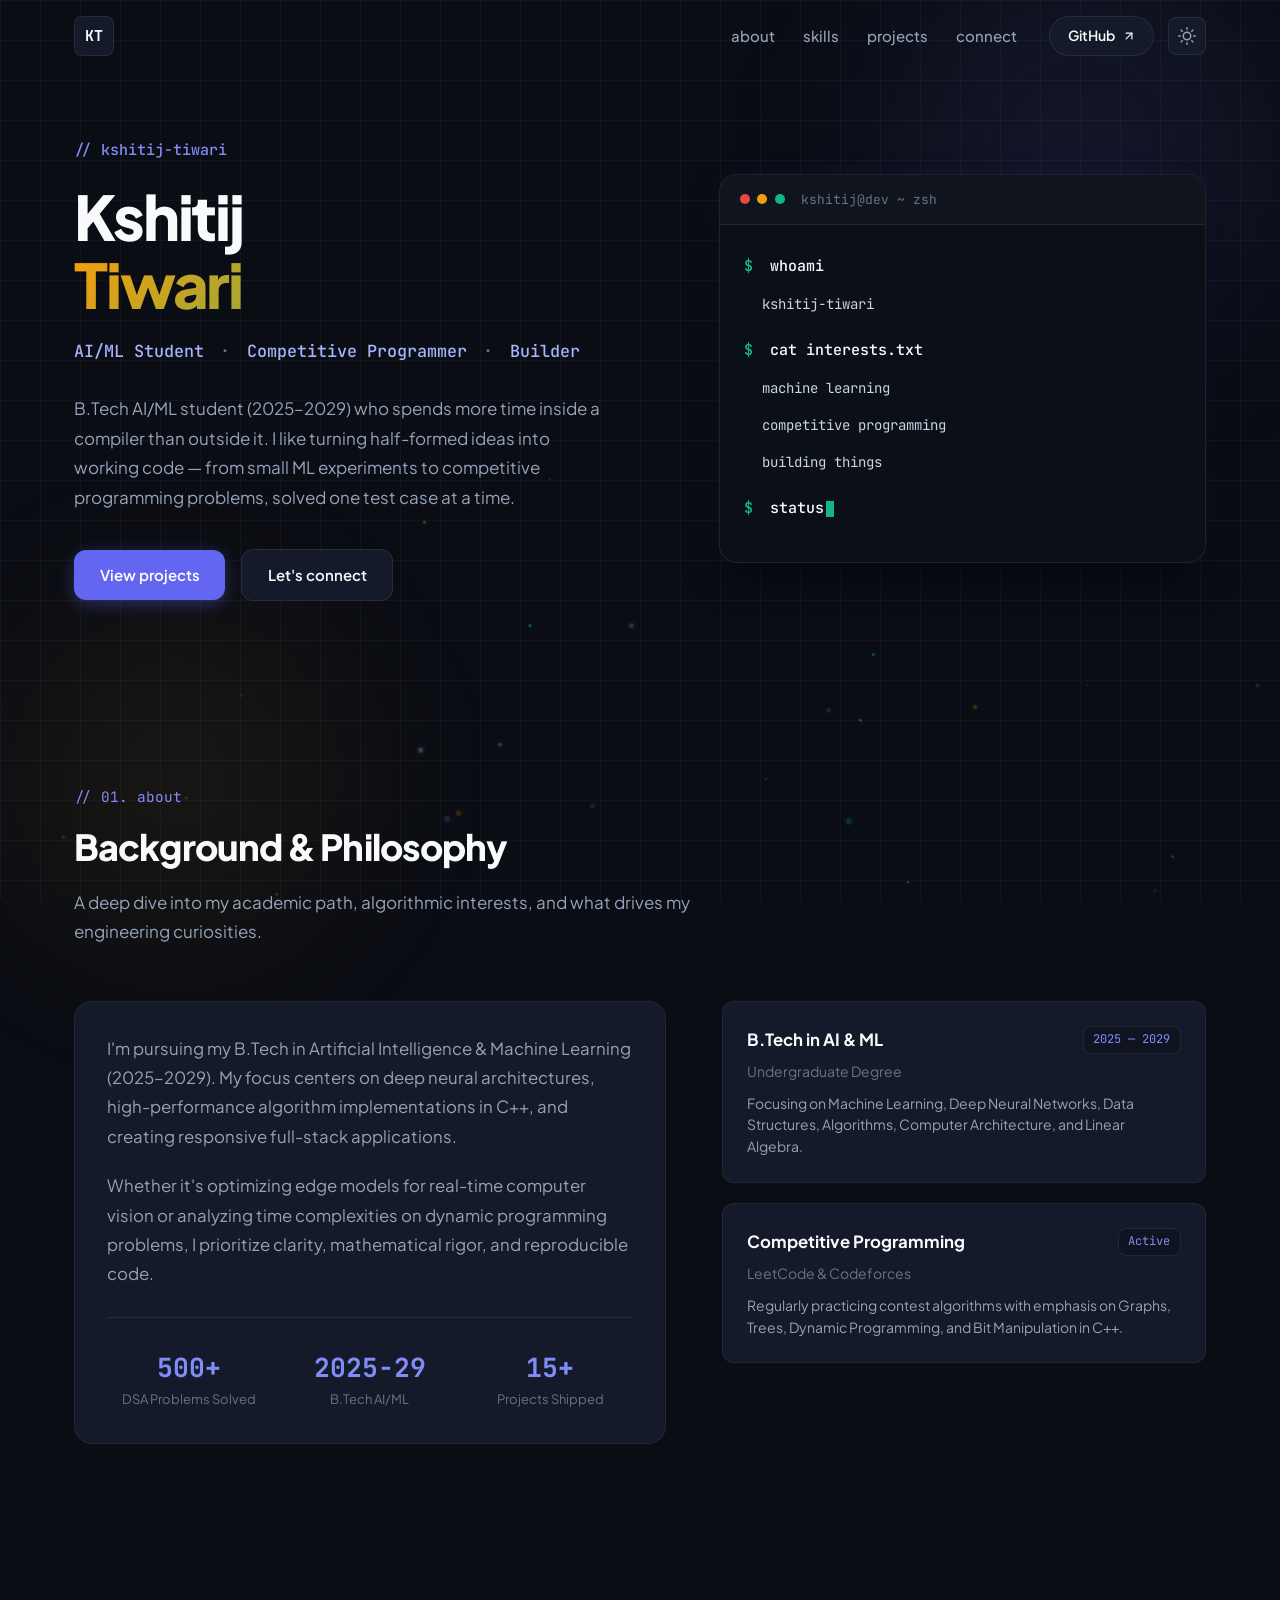
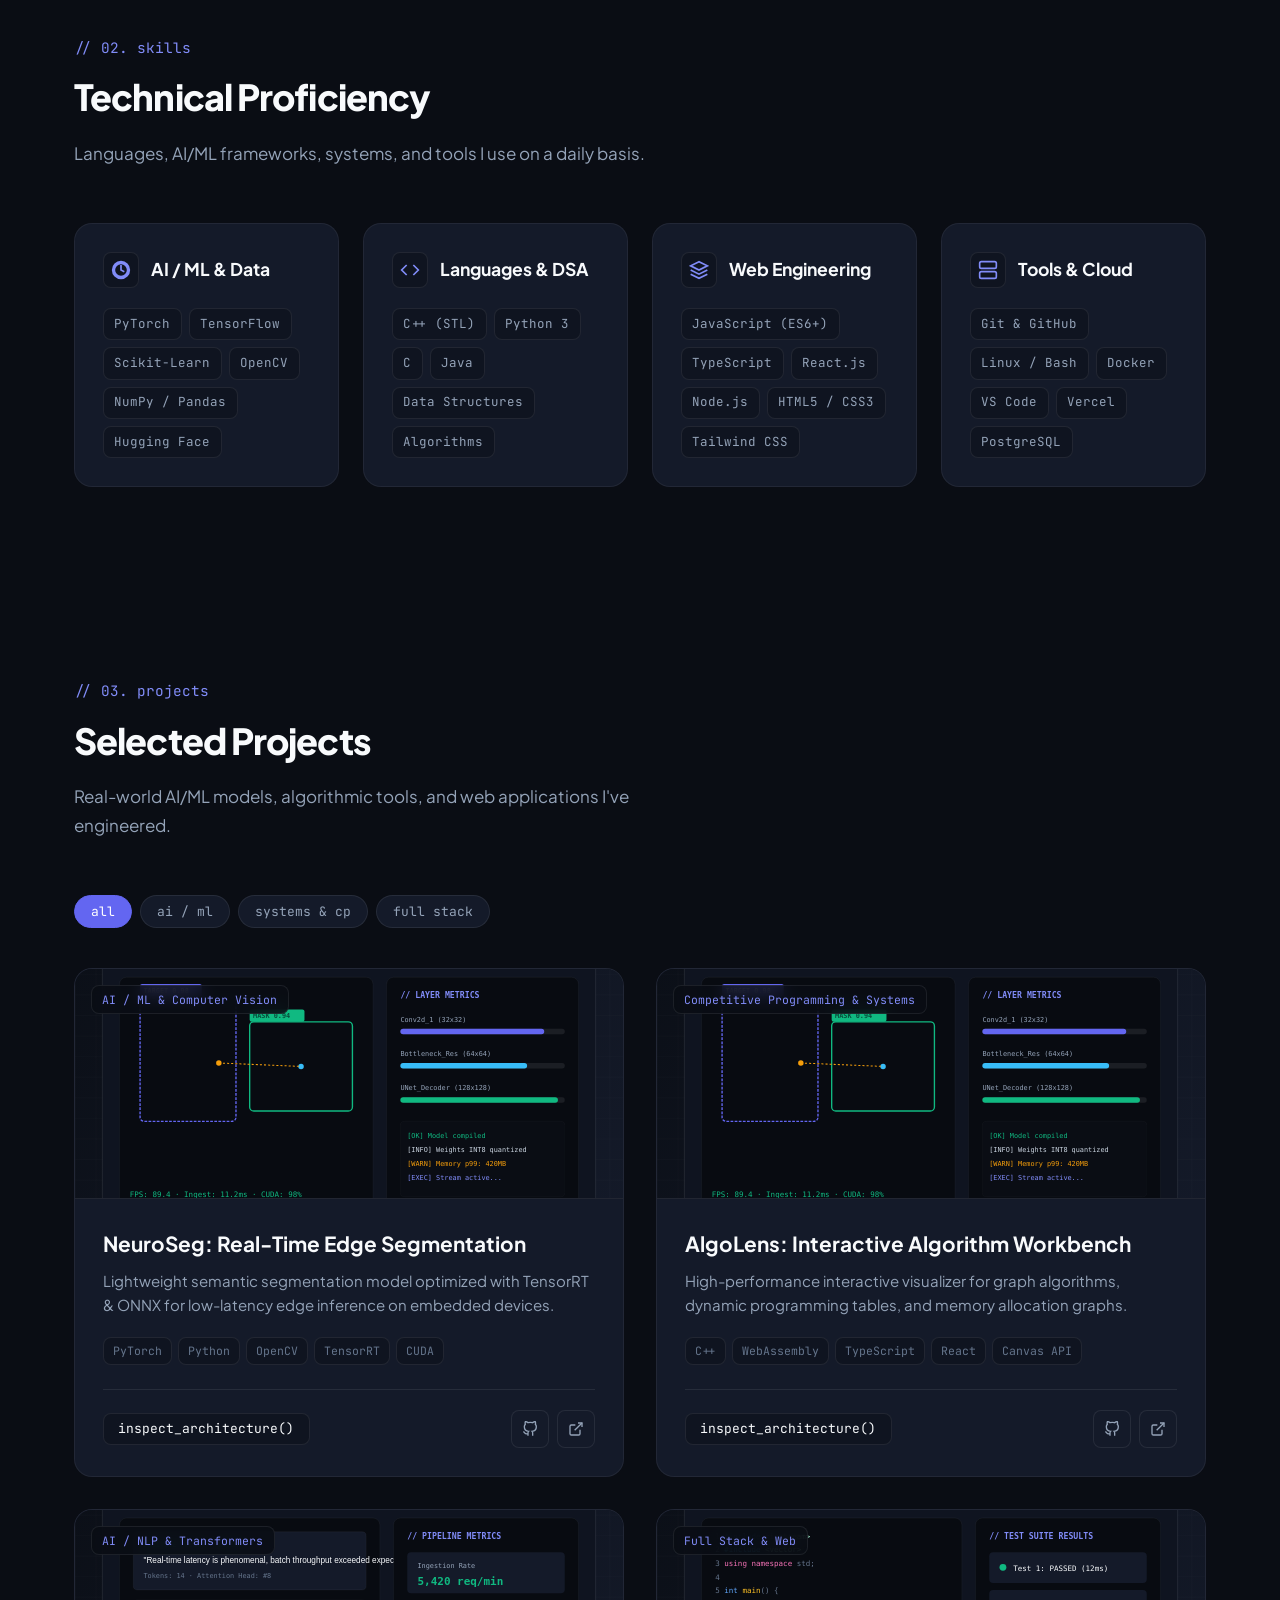
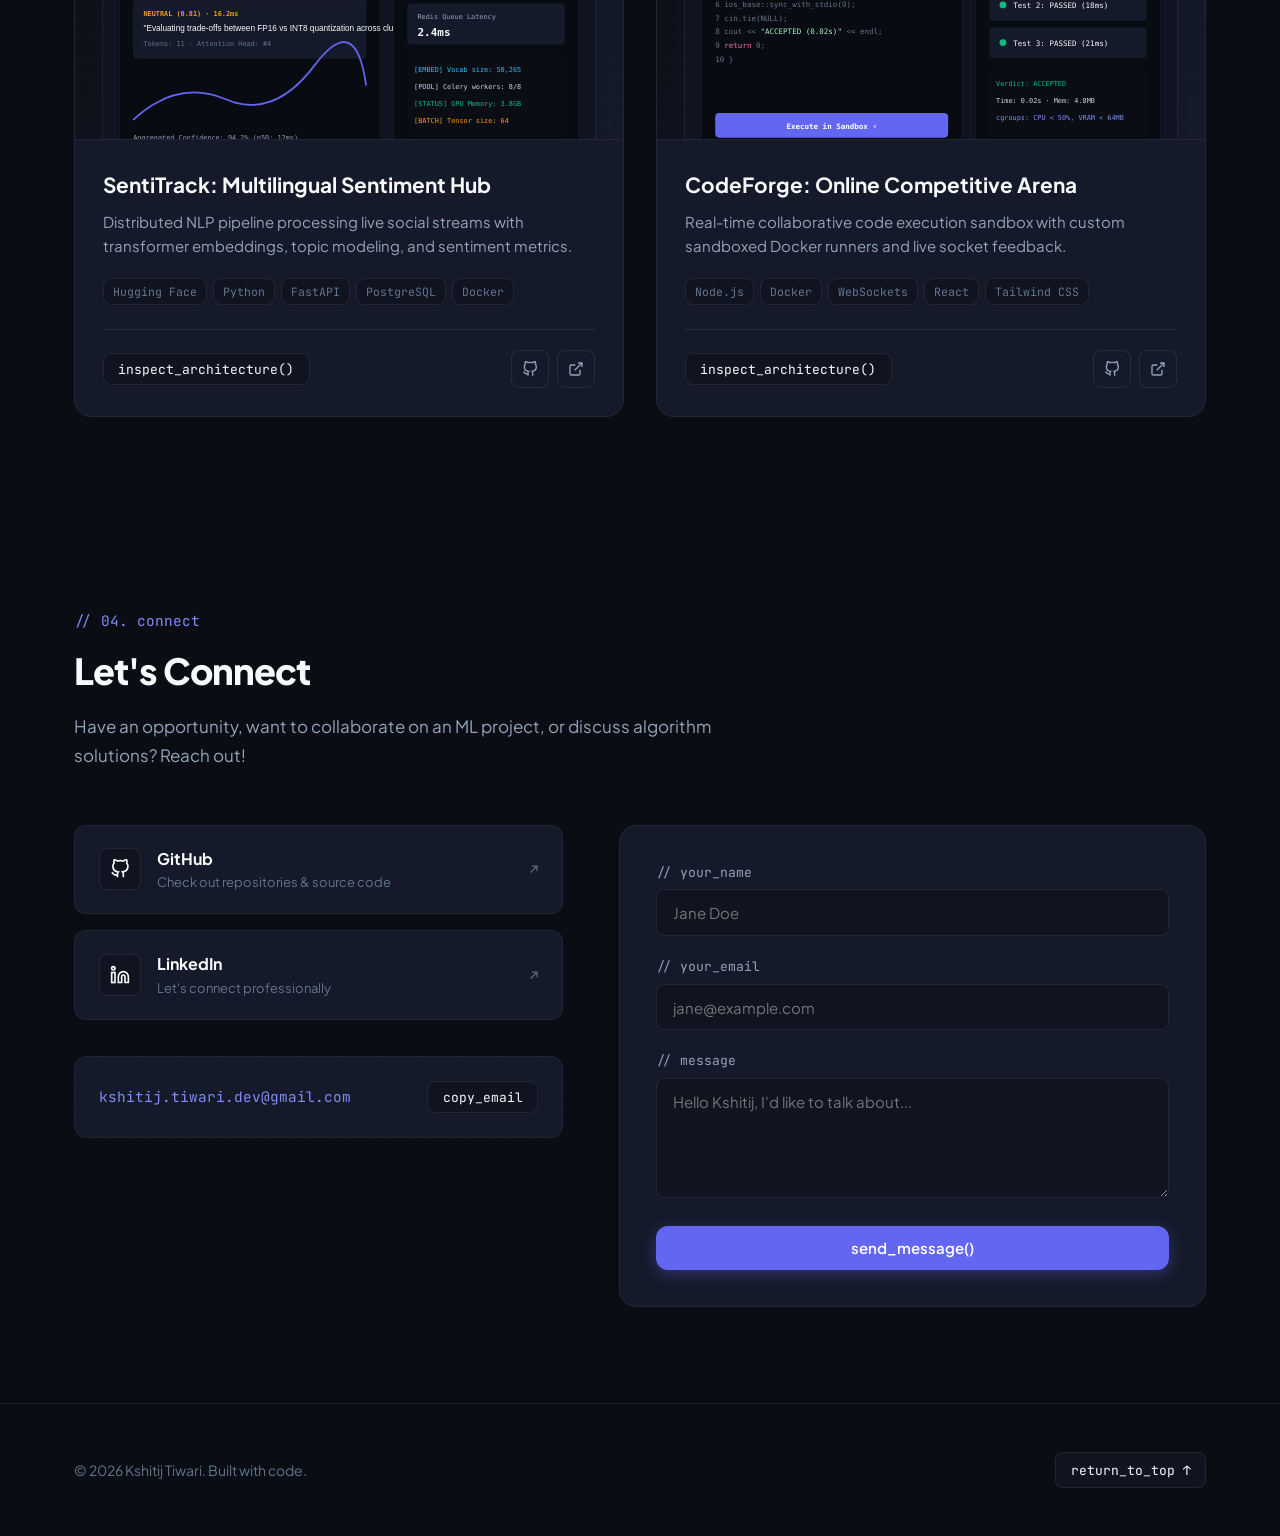
==== index.html @ 4c24aeea "Initial commit: Kshitij Tiwari Personal Portfolio" ====
<!DOCTYPE html>
<html lang="en" data-theme="dark">
<head>
  <meta charset="UTF-8" />
  <meta name="viewport" content="width=device-width, initial-scale=1.0" />
  <title>Kshitij Tiwari — AI/ML Student & Builder</title>
  <meta name="description" content="Personal portfolio of Kshitij Tiwari — AI/ML student, competitive programmer, and full-stack builder." />
  
  <!-- Open Graph -->
  <meta property="og:title" content="Kshitij Tiwari — AI/ML Student & Builder" />
  <meta property="og:description" content="AI/ML Student · Competitive Programmer · Builder" />
  
  <!-- Stylesheets -->
  <link rel="stylesheet" href="css/style.css" />
  <link rel="stylesheet" href="css/animations.css" />
</head>
<body>

  <!-- Ambient Light Effects & Subtle Particle Canvas -->
  <div class="ambient-glow-top"></div>
  <div class="ambient-glow-bottom"></div>
  <canvas id="particlesCanvas"></canvas>

  <!-- ==========================================================================
       HEADER & NAVIGATION
       ========================================================================== -->
  <header class="site-header" id="siteHeader">
    <div class="container nav-container">
      
      <!-- KT Monogram Brand Logo -->
      <a href="#home" class="brand-logo" aria-label="Kshitij Tiwari Portfolio">
        KT
      </a>

      <div class="nav-right-group">
        <!-- Navigation Menu -->
        <nav>
          <ul class="nav-menu" id="navMenu">
            <li><a href="#about" class="nav-link">about</a></li>
            <li><a href="#skills" class="nav-link">skills</a></li>
            <li><a href="#projects" class="nav-link">projects</a></li>
            <li><a href="#connect" class="nav-link">connect</a></li>
          </ul>
        </nav>

        <!-- GitHub Pill + Theme Switcher -->
        <div class="nav-actions">
          <a href="https://github.com" target="_blank" rel="noopener noreferrer" class="btn-github-nav">
            <span>GitHub</span>
            <svg width="14" height="14" viewBox="0 0 24 24" fill="none" stroke="currentColor" stroke-width="2" stroke-linecap="round" stroke-linejoin="round">
              <line x1="7" y1="17" x2="17" y2="7"></line>
              <polyline points="7 7 17 7 17 17"></polyline>
            </svg>
          </a>

          <!-- Sun / Moon Theme Toggle -->
          <button type="button" class="btn-theme-toggle" id="themeToggleBtn" aria-label="Toggle Theme">
            <svg width="18" height="18" viewBox="0 0 24 24" fill="none" stroke="currentColor" stroke-width="2" stroke-linecap="round" stroke-linejoin="round">
              <circle cx="12" cy="12" r="5"></circle>
              <line x1="12" y1="1" x2="12" y2="3"></line>
              <line x1="12" y1="21" x2="12" y2="23"></line>
              <line x1="4.22" y1="4.22" x2="5.64" y2="5.64"></line>
              <line x1="18.36" y1="18.36" x2="19.78" y2="19.78"></line>
              <line x1="1" y1="12" x2="3" y2="12"></line>
              <line x1="21" y1="12" x2="23" y2="12"></line>
              <line x1="4.22" y1="19.78" x2="5.64" y2="18.36"></line>
              <line x1="18.36" y1="5.64" x2="19.78" y2="4.22"></line>
            </svg>
          </button>

          <!-- Mobile Toggle -->
          <button class="mobile-toggle" id="mobileToggle" aria-label="Open menu">
            <svg width="22" height="22" viewBox="0 0 24 24" fill="none" stroke="currentColor" stroke-width="2"><line x1="3" y1="12" x2="21" y2="12"></line><line x1="3" y1="6" x2="21" y2="6"></line><line x1="3" y1="18" x2="21" y2="18"></line></svg>
          </button>
        </div>
      </div>

    </div>
  </header>

  <main>
    <!-- ==========================================================================
         HERO SECTION
         ========================================================================== -->
    <section class="hero-section" id="home">
      <div class="container">
        <div class="hero-grid">
          
          <!-- Left Column -->
          <div class="hero-left-content reveal">
            <span class="hero-comment-tag">// kshitij-tiwari</span>
            
            <h1 class="hero-headline">
              Kshitij
              <span class="name-highlight">Tiwari</span>
            </h1>

            <div class="hero-subtag">
              AI/ML Student <span>·</span> Competitive Programmer <span>·</span> Builder
            </div>

            <p class="hero-description">
              B.Tech AI/ML student (2025–2029) who spends more time inside a compiler than outside it. I like turning half-formed ideas into working code — from small ML experiments to competitive programming problems, solved one test case at a time.
            </p>

            <div class="hero-cta-group">
              <a href="#projects" class="btn-hero-primary">View projects</a>
              <a href="#connect" class="btn-hero-secondary">Let's connect</a>
            </div>
          </div>

          <!-- Right Column: Interactive macOS Terminal -->
          <div class="hero-right-visual reveal reveal-delay-2">
            <div class="terminal-window">
              <div class="terminal-header">
                <div class="terminal-dots">
                  <span class="term-dot red"></span>
                  <span class="term-dot yellow"></span>
                  <span class="term-dot green"></span>
                </div>
                <span class="terminal-title">kshitij@dev ~ zsh</span>
              </div>
              
              <div class="terminal-body">
                <!-- Command 1 -->
                <div class="term-line">
                  <span class="term-prompt">$</span>
                  <span class="term-cmd">whoami</span>
                </div>
                <div class="term-line term-output">
                  kshitij-tiwari
                </div>

                <!-- Command 2 -->
                <div class="term-line" style="margin-top: 1.25rem;">
                  <span class="term-prompt">$</span>
                  <span class="term-cmd">cat interests.txt</span>
                </div>
                <div class="term-line term-output">
                  machine learning
                </div>
                <div class="term-line term-output">
                  competitive programming
                </div>
                <div class="term-line term-output">
                  building things
                </div>

                <!-- Active Typing Command -->
                <div class="term-line" style="margin-top: 1.25rem;">
                  <span class="term-prompt">$</span>
                  <span class="term-cmd" id="termCmdInput">sta</span><span class="term-cursor"></span>
                </div>
              </div>
            </div>
          </div>

        </div>
      </div>
    </section>

    <!-- ==========================================================================
         ABOUT SECTION
         ========================================================================== -->
    <section class="about-section" id="about">
      <div class="container">
        
        <div class="section-header reveal">
          <span class="section-comment">// 01. about</span>
          <h2 class="section-title">Background & Philosophy</h2>
          <p class="section-subtitle">A deep dive into my academic path, algorithmic interests, and what drives my engineering curiosities.</p>
        </div>

        <div class="about-grid">
          
          <div class="about-card reveal">
            <div class="about-text">
              <p>
                I'm pursuing my B.Tech in Artificial Intelligence & Machine Learning (2025–2029). My focus centers on deep neural architectures, high-performance algorithm implementations in C++, and creating responsive full-stack applications.
              </p>
              <p>
                Whether it's optimizing edge models for real-time computer vision or analyzing time complexities on dynamic programming problems, I prioritize clarity, mathematical rigor, and reproducible code.
              </p>
            </div>

            <div class="stats-bar-grid">
              <div class="stat-pill">
                <div class="stat-val">500+</div>
                <div class="stat-desc">DSA Problems Solved</div>
              </div>
              <div class="stat-pill">
                <div class="stat-val">2025-29</div>
                <div class="stat-desc">B.Tech AI/ML</div>
              </div>
              <div class="stat-pill">
                <div class="stat-val">15+</div>
                <div class="stat-desc">Projects Shipped</div>
              </div>
            </div>
          </div>

          <div class="timeline-card-list reveal reveal-delay-2">
            
            <div class="timeline-item-box">
              <div class="timeline-item-header">
                <h4 class="timeline-role-title">B.Tech in AI & ML</h4>
                <span class="timeline-date-tag">2025 — 2029</span>
              </div>
              <div class="timeline-org">Undergraduate Degree</div>
              <p class="timeline-text">Focusing on Machine Learning, Deep Neural Networks, Data Structures, Algorithms, Computer Architecture, and Linear Algebra.</p>
            </div>

            <div class="timeline-item-box">
              <div class="timeline-item-header">
                <h4 class="timeline-role-title">Competitive Programming</h4>
                <span class="timeline-date-tag">Active</span>
              </div>
              <div class="timeline-org">LeetCode & Codeforces</div>
              <p class="timeline-text">Regularly practicing contest algorithms with emphasis on Graphs, Trees, Dynamic Programming, and Bit Manipulation in C++.</p>
            </div>

          </div>

        </div>

      </div>
    </section>

    <!-- ==========================================================================
         SKILLS SECTION
         ========================================================================== -->
    <section class="skills-section" id="skills">
      <div class="container">
        
        <div class="section-header reveal">
          <span class="section-comment">// 02. skills</span>
          <h2 class="section-title">Technical Proficiency</h2>
          <p class="section-subtitle">Languages, AI/ML frameworks, systems, and tools I use on a daily basis.</p>
        </div>

        <div class="skills-grid">
          
          <!-- Category 1: AI & ML -->
          <div class="skill-box reveal">
            <div class="skill-box-header">
              <div class="skill-box-icon">
                <svg width="20" height="20" viewBox="0 0 24 24" fill="none" stroke="currentColor" stroke-width="2"><path d="M12 2a10 10 0 1 0 10 10A10 10 0 0 0 12 2zm0 18a8 8 0 1 1 8-8 8 8 0 0 1-8 8z"></path><path d="M12 6v6l4 2"></path></svg>
              </div>
              <h3 class="skill-box-title">AI / ML & Data</h3>
            </div>
            <div class="skill-tags-flex">
              <span class="skill-tag-chip">PyTorch</span>
              <span class="skill-tag-chip">TensorFlow</span>
              <span class="skill-tag-chip">Scikit-Learn</span>
              <span class="skill-tag-chip">OpenCV</span>
              <span class="skill-tag-chip">NumPy / Pandas</span>
              <span class="skill-tag-chip">Hugging Face</span>
            </div>
          </div>

          <!-- Category 2: Languages & CP -->
          <div class="skill-box reveal reveal-delay-1">
            <div class="skill-box-header">
              <div class="skill-box-icon">
                <svg width="20" height="20" viewBox="0 0 24 24" fill="none" stroke="currentColor" stroke-width="2"><polyline points="16 18 22 12 16 6"></polyline><polyline points="8 6 2 12 8 18"></polyline></svg>
              </div>
              <h3 class="skill-box-title">Languages & DSA</h3>
            </div>
            <div class="skill-tags-flex">
              <span class="skill-tag-chip">C++ (STL)</span>
              <span class="skill-tag-chip">Python 3</span>
              <span class="skill-tag-chip">C</span>
              <span class="skill-tag-chip">Java</span>
              <span class="skill-tag-chip">Data Structures</span>
              <span class="skill-tag-chip">Algorithms</span>
            </div>
          </div>

          <!-- Category 3: Web Engineering -->
          <div class="skill-box reveal reveal-delay-2">
            <div class="skill-box-header">
              <div class="skill-box-icon">
                <svg width="20" height="20" viewBox="0 0 24 24" fill="none" stroke="currentColor" stroke-width="2"><polygon points="12 2 2 7 12 12 22 7 12 2"></polygon><polyline points="2 17 12 22 22 17"></polyline><polyline points="2 12 12 17 22 12"></polyline></svg>
              </div>
              <h3 class="skill-box-title">Web Engineering</h3>
            </div>
            <div class="skill-tags-flex">
              <span class="skill-tag-chip">JavaScript (ES6+)</span>
              <span class="skill-tag-chip">TypeScript</span>
              <span class="skill-tag-chip">React.js</span>
              <span class="skill-tag-chip">Node.js</span>
              <span class="skill-tag-chip">HTML5 / CSS3</span>
              <span class="skill-tag-chip">Tailwind CSS</span>
            </div>
          </div>

          <!-- Category 4: Tools & Systems -->
          <div class="skill-box reveal reveal-delay-3">
            <div class="skill-box-header">
              <div class="skill-box-icon">
                <svg width="20" height="20" viewBox="0 0 24 24" fill="none" stroke="currentColor" stroke-width="2"><rect x="2" y="2" width="20" height="8" rx="2" ry="2"></rect><rect x="2" y="14" width="20" height="8" rx="2" ry="2"></rect><line x1="6" y1="6" x2="6.01" y2="6"></line><line x1="6" y1="18" x2="6.01" y2="18"></line></svg>
              </div>
              <h3 class="skill-box-title">Tools & Cloud</h3>
            </div>
            <div class="skill-tags-flex">
              <span class="skill-tag-chip">Git & GitHub</span>
              <span class="skill-tag-chip">Linux / Bash</span>
              <span class="skill-tag-chip">Docker</span>
              <span class="skill-tag-chip">VS Code</span>
              <span class="skill-tag-chip">Vercel</span>
              <span class="skill-tag-chip">PostgreSQL</span>
            </div>
          </div>

        </div>

      </div>
    </section>

    <!-- ==========================================================================
         PROJECTS SECTION
         ========================================================================== -->
    <section class="projects-section" id="projects">
      <div class="container">
        
        <div class="section-header reveal">
          <span class="section-comment">// 03. projects</span>
          <h2 class="section-title">Selected Projects</h2>
          <p class="section-subtitle">Real-world AI/ML models, algorithmic tools, and web applications I've engineered.</p>
        </div>

        <!-- Filter Tabs -->
        <div class="project-filter-tabs reveal">
          <button type="button" class="filter-tab active" data-filter="all">all</button>
          <button type="button" class="filter-tab" data-filter="aiml">ai / ml</button>
          <button type="button" class="filter-tab" data-filter="systems">systems & cp</button>
          <button type="button" class="filter-tab" data-filter="web">full stack</button>
        </div>

        <!-- Dynamic Grid Container -->
        <div class="projects-grid-list" id="projectsGridList">
          <!-- Rendered dynamically via js/main.js -->
        </div>

      </div>
    </section>

    <!-- ==========================================================================
         CONNECT / CONTACT SECTION
         ========================================================================== -->
    <section class="connect-section" id="connect">
      <div class="container">
        
        <div class="section-header reveal">
          <span class="section-comment">// 04. connect</span>
          <h2 class="section-title">Let's Connect</h2>
          <p class="section-subtitle">Have an opportunity, want to collaborate on an ML project, or discuss algorithm solutions? Reach out!</p>
        </div>

        <div class="connect-grid">
          
          <!-- Social Cards & Email Copy -->
          <div class="social-link-cards reveal">
            
            <!-- GitHub -->
            <a href="https://github.com" target="_blank" rel="noopener noreferrer" class="social-link-card">
              <div class="social-card-brand">
                <div class="social-brand-icon">
                  <svg width="20" height="20" viewBox="0 0 24 24" fill="none" stroke="currentColor" stroke-width="2"><path d="M9 19c-5 1.5-5-2.5-7-3m14 6v-3.87a3.37 3.37 0 0 0-.94-2.61c3.14-.35 6.44-1.54 6.44-7A5.44 5.44 0 0 0 20 4.77 5.07 5.07 0 0 0 19.91 1S18.73.65 16 2.48a13.38 13.38 0 0 0-7 0C6.27.65 5.09 1 5.09 1A5.07 5.07 0 0 0 5 4.77a5.44 5.44 0 0 0-1.5 3.78c0 5.42 3.3 6.61 6.44 7A3.37 3.37 0 0 0 9 18.13V22"></path></svg>
                </div>
                <div class="social-brand-info">
                  <h4>GitHub</h4>
                  <p>Check out repositories & source code</p>
                </div>
              </div>
              <span style="color: var(--text-muted); font-family: var(--font-mono); font-size: 0.85rem;">↗</span>
            </a>

            <!-- LinkedIn -->
            <a href="https://linkedin.com" target="_blank" rel="noopener noreferrer" class="social-link-card">
              <div class="social-card-brand">
                <div class="social-brand-icon">
                  <svg width="20" height="20" viewBox="0 0 24 24" fill="none" stroke="currentColor" stroke-width="2"><path d="M16 8a6 6 0 0 1 6 6v7h-4v-7a2 2 0 0 0-2-2 2 2 0 0 0-2 2v7h-4v-7a6 6 0 0 1 6-6z"></path><rect x="2" y="9" width="4" height="12"></rect><circle cx="4" cy="4" r="2"></circle></svg>
                </div>
                <div class="social-brand-info">
                  <h4>LinkedIn</h4>
                  <p>Let's connect professionally</p>
                </div>
              </div>
              <span style="color: var(--text-muted); font-family: var(--font-mono); font-size: 0.85rem;">↗</span>
            </a>

            <!-- Email Copy Box -->
            <div class="email-copy-panel">
              <span class="email-copy-text" id="userEmailText">kshitij.tiwari.dev@gmail.com</span>
              <button type="button" class="btn-copy-email" id="copyEmailBtn">copy_email</button>
            </div>

          </div>

          <!-- Contact Form -->
          <div class="contact-form-panel reveal reveal-delay-2">
            <form id="contactForm">
              <div class="input-group">
                <label for="senderName" class="input-label">// your_name</label>
                <input type="text" id="senderName" class="input-field" placeholder="Jane Doe" required />
              </div>

              <div class="input-group">
                <label for="senderEmail" class="input-label">// your_email</label>
                <input type="email" id="senderEmail" class="input-field" placeholder="jane@example.com" required />
              </div>

              <div class="input-group">
                <label for="senderMessage" class="input-label">// message</label>
                <textarea id="senderMessage" class="input-field" placeholder="Hello Kshitij, I'd like to talk about..." required></textarea>
              </div>

              <button type="submit" class="btn-hero-primary" style="width: 100%;">
                send_message()
              </button>
            </form>
          </div>

        </div>

      </div>
    </section>
  </main>

  <!-- ==========================================================================
       FOOTER
       ========================================================================== -->
  <footer class="site-footer">
    <div class="container">
      <div class="footer-content">
        <p>© 2026 Kshitij Tiwari. Built with code.</p>
        <a href="#home" class="btn-copy-email">return_to_top ↑</a>
      </div>
    </div>
  </footer>

  <!-- ==========================================================================
       PROJECT DETAIL MODAL
       ========================================================================== -->
  <div class="modal-backdrop" id="projectModal">
    <div class="modal-box">
      <button class="modal-close-btn" id="modalCloseBtn" aria-label="Close">✕</button>
      <div id="modalContent"></div>
    </div>
  </div>

  <!-- Scripts -->
  <script src="js/projects-data.js"></script>
  <script src="js/modal.js"></script>
  <script src="js/main.js"></script>
</body>
</html>
---- css/style.css ----
/* ==========================================================================
   PORTFOLIO DESIGN SYSTEM & STYLESHEET
   Developer / AI-ML Aesthetic with Dark & Light Theme Support
   ========================================================================== */

/* --- Google Fonts Import --- */
@import url('https://fonts.googleapis.com/css2?family=Fira+Code:wght@400;500;600;700&family=JetBrains+Mono:ital,wght@0,400;0,500;0,600;0,700;1,400&family=Plus+Jakarta+Sans:wght@300;400;500;600;700;800&family=Space+Grotesk:wght@500;600;700&display=swap');

/* --- Root CSS Variables (Dark Theme Default) --- */
:root {
  /* Color Palette - Deep Dark Tech Vibe */
  --bg-primary: #0A0D14;        /* Dark cosmic background */
  --bg-secondary: #0F1420;      /* Slightly elevated dark layer */
  --bg-surface: #141A29;        /* Card surface */
  --bg-surface-hover: #1B2337;
  --bg-glass: rgba(10, 13, 20, 0.82);
  --bg-terminal: #0B0F17;

  /* Text & Foreground */
  --text-primary: #F8FAFC;      /* Crisp white / Slate-50 */
  --text-secondary: #94A3B8;    /* Slate-400 */
  --text-muted: #64748B;        /* Slate-500 */
  --text-inverse: #0F172A;

  /* Accent & Highlight Colors */
  --accent-primary: #6366F1;    /* Vibrant Periwinkle / Indigo-500 */
  --accent-hover: #4F46E5;      /* Indigo-600 */
  --accent-light: #818CF8;      /* Indigo-400 */
  --accent-glow: rgba(99, 102, 241, 0.25);

  /* Gradients */
  --gradient-name: linear-gradient(135deg, #F59E0B 0%, #10B981 100%);
  --gradient-btn: linear-gradient(135deg, #6366F1 0%, #4F46E5 100%);
  --gradient-glow-1: rgba(99, 102, 241, 0.15);
  --gradient-glow-2: rgba(245, 158, 11, 0.1);

  /* Terminal Colors */
  --term-red: #EF4444;
  --term-yellow: #F59E0B;
  --term-green: #10B981;
  --term-prompt: #10B981;
  --term-cyan: #38BDF8;

  /* Borders & Dividers */
  --border-subtle: rgba(255, 255, 255, 0.08);
  --border-focus: rgba(99, 102, 241, 0.4);
  --border-card: rgba(255, 255, 255, 0.06);

  /* Grid Line Color */
  --grid-line: rgba(255, 255, 255, 0.035);

  /* Shadows */
  --shadow-sm: 0 2px 8px rgba(0, 0, 0, 0.3);
  --shadow-md: 0 8px 24px rgba(0, 0, 0, 0.4);
  --shadow-lg: 0 16px 40px rgba(0, 0, 0, 0.5);
  --shadow-glow: 0 0 25px rgba(99, 102, 241, 0.22);

  /* Typography */
  --font-sans: 'Plus Jakarta Sans', -apple-system, BlinkMacSystemFont, 'Segoe UI', Roboto, sans-serif;
  --font-heading: 'Plus Jakarta Sans', var(--font-sans);
  --font-mono: 'JetBrains Mono', 'Fira Code', monospace;

  /* Layout */
  --container-max: 1180px;
  --header-height: 72px;
  --radius-sm: 8px;
  --radius-md: 12px;
  --radius-lg: 18px;
  --radius-full: 9999px;

  /* Transitions */
  --transition-fast: 0.18s cubic-bezier(0.4, 0, 0.2, 1);
  --transition-normal: 0.28s cubic-bezier(0.4, 0, 0.2, 1);
}

/* --- Light Mode Overrides (When toggled via Navbar Button) --- */
[data-theme="light"] {
  --bg-primary: #F8FAFC;
  --bg-secondary: #FFFFFF;
  --bg-surface: #FFFFFF;
  --bg-surface-hover: #F1F5F9;
  --bg-glass: rgba(248, 250, 252, 0.88);
  --bg-terminal: #0F172A;

  --text-primary: #0F172A;
  --text-secondary: #475569;
  --text-muted: #64748B;
  --text-inverse: #FFFFFF;

  --accent-primary: #4F46E5;
  --accent-hover: #4338CA;
  --accent-light: #6366F1;
  --accent-glow: rgba(79, 70, 229, 0.15);

  --border-subtle: rgba(15, 23, 42, 0.08);
  --border-focus: rgba(79, 70, 229, 0.4);
  --border-card: rgba(15, 23, 42, 0.08);

  --grid-line: rgba(15, 23, 42, 0.04);
  --shadow-sm: 0 2px 8px rgba(15, 23, 42, 0.06);
  --shadow-md: 0 8px 24px rgba(15, 23, 42, 0.08);
  --shadow-lg: 0 16px 40px rgba(15, 23, 42, 0.1);
}

/* --- Reset & Global Base --- */
*, *::before, *::after {
  box-sizing: border-box;
  margin: 0;
  padding: 0;
}

html {
  scroll-behavior: smooth;
  font-size: 16px;
  -webkit-font-smoothing: antialiased;
  -moz-osx-font-smoothing: grayscale;
}

body {
  font-family: var(--font-sans);
  background-color: var(--bg-primary);
  color: var(--text-primary);
  line-height: 1.65;
  overflow-x: hidden;
  position: relative;
  transition: background-color var(--transition-normal), color var(--transition-normal);
}

/* Tech Background Grid & Ambient Glow (Exact Screenshot Style) */
body::before {
  content: '';
  position: fixed;
  inset: 0;
  background-size: 40px 40px;
  background-image: 
    linear-gradient(to right, var(--grid-line) 1px, transparent 1px),
    linear-gradient(to bottom, var(--grid-line) 1px, transparent 1px);
  pointer-events: none;
  z-index: -1;
}

/* Ambient Color Spotlights */
.ambient-glow-top {
  position: fixed;
  top: -150px;
  right: -100px;
  width: 600px;
  height: 600px;
  border-radius: 50%;
  background: radial-gradient(circle, rgba(99, 102, 241, 0.12) 0%, transparent 70%);
  filter: blur(60px);
  pointer-events: none;
  z-index: -1;
}

.ambient-glow-bottom {
  position: fixed;
  bottom: -150px;
  left: -100px;
  width: 550px;
  height: 550px;
  border-radius: 50%;
  background: radial-gradient(circle, rgba(245, 158, 11, 0.08) 0%, transparent 70%);
  filter: blur(60px);
  pointer-events: none;
  z-index: -1;
}

/* Canvas for subtle glowing dots / particles */
#particlesCanvas {
  position: fixed;
  inset: 0;
  pointer-events: none;
  z-index: -1;
  opacity: 0.6;
}

a {
  color: inherit;
  text-decoration: none;
  transition: all var(--transition-fast);
}

button, input, textarea {
  font-family: inherit;
  font-size: inherit;
  border: none;
  outline: none;
  background: none;
}

.container {
  width: 100%;
  max-width: var(--container-max);
  margin-left: auto;
  margin-right: auto;
  padding-left: 1.5rem;
  padding-right: 1.5rem;
}

section {
  padding: 6rem 0;
  position: relative;
}

/* --- Section Headers --- */
.section-header {
  margin-bottom: 3.5rem;
}

.section-comment {
  font-family: var(--font-mono);
  font-size: 0.9rem;
  color: var(--accent-light);
  margin-bottom: 0.5rem;
  display: block;
}

.section-title {
  font-size: 2.25rem;
  font-weight: 800;
  letter-spacing: -0.025em;
  color: var(--text-primary);
  margin-bottom: 0.75rem;
}

.section-subtitle {
  font-size: 1.0625rem;
  color: var(--text-secondary);
  max-width: 650px;
}

/* --- Sticky Navigation Bar --- */
.site-header {
  position: fixed;
  top: 0;
  left: 0;
  right: 0;
  height: var(--header-height);
  z-index: 1000;
  transition: all var(--transition-normal);
}

.site-header.scrolled {
  background: var(--bg-glass);
  backdrop-filter: blur(16px);
  -webkit-backdrop-filter: blur(16px);
  border-bottom: 1px solid var(--border-subtle);
  box-shadow: var(--shadow-sm);
}

.nav-container {
  display: flex;
  align-items: center;
  justify-content: space-between;
  height: 100%;
}

/* Brand Logo (AS Monogram from screenshot) */
.brand-logo {
  display: inline-flex;
  align-items: center;
  justify-content: center;
  width: 40px;
  height: 40px;
  border-radius: var(--radius-sm);
  background-color: var(--bg-surface);
  border: 1px solid var(--border-subtle);
  color: var(--text-primary);
  font-family: var(--font-mono);
  font-size: 0.9375rem;
  font-weight: 700;
  letter-spacing: -0.02em;
  transition: all var(--transition-fast);
}

.brand-logo:hover {
  border-color: var(--accent-light);
  transform: translateY(-1px);
}

.nav-right-group {
  display: flex;
  align-items: center;
  gap: 2rem;
}

.nav-menu {
  display: flex;
  align-items: center;
  gap: 1.75rem;
  list-style: none;
}

.nav-link {
  font-family: var(--font-sans);
  font-size: 0.9375rem;
  font-weight: 500;
  color: var(--text-secondary);
  transition: color var(--transition-fast);
  padding: 0.35rem 0;
}

.nav-link:hover,
.nav-link.active {
  color: var(--text-primary);
}

.nav-actions {
  display: flex;
  align-items: center;
  gap: 0.85rem;
}

/* GitHub Pill Button (Matching screenshot) */
.btn-github-nav {
  display: inline-flex;
  align-items: center;
  gap: 0.45rem;
  padding: 0.45rem 1.1rem;
  border-radius: var(--radius-full);
  background-color: var(--bg-surface);
  border: 1px solid var(--border-subtle);
  color: var(--text-primary);
  font-size: 0.875rem;
  font-weight: 600;
  transition: all var(--transition-fast);
}

.btn-github-nav:hover {
  background-color: var(--bg-surface-hover);
  border-color: var(--accent-light);
  transform: translateY(-1px);
}

/* Theme Toggle Button (Sun/Moon in rounded square) */
.btn-theme-toggle {
  width: 38px;
  height: 38px;
  border-radius: var(--radius-sm);
  background-color: var(--bg-surface);
  border: 1px solid var(--border-subtle);
  color: var(--text-secondary);
  display: inline-flex;
  align-items: center;
  justify-content: center;
  cursor: pointer;
  transition: all var(--transition-fast);
}

.btn-theme-toggle:hover {
  color: var(--text-primary);
  border-color: var(--accent-light);
}

.mobile-toggle {
  display: none;
  color: var(--text-primary);
  cursor: pointer;
  padding: 0.4rem;
}

/* --- Hero Section (Exact Screenshot Recreation) --- */
.hero-section {
  padding-top: calc(var(--header-height) + 4rem);
  padding-bottom: 5.5rem;
}

.hero-grid {
  display: grid;
  grid-template-columns: 1.15fr 0.95fr;
  gap: 3.5rem;
  align-items: center;
}

.hero-comment-tag {
  font-family: var(--font-mono);
  font-size: 0.9375rem;
  font-weight: 500;
  color: #818CF8;
  margin-bottom: 1.25rem;
  display: inline-block;
}

.hero-headline {
  font-size: 3.85rem;
  font-weight: 800;
  line-height: 1.1;
  letter-spacing: -0.035em;
  color: var(--text-primary);
  margin-bottom: 1.25rem;
}

.hero-headline .name-highlight {
  display: block;
  background: var(--gradient-name);
  -webkit-background-clip: text;
  -webkit-text-fill-color: transparent;
}

.hero-subtag {
  font-family: var(--font-mono);
  font-size: 1.05rem;
  font-weight: 500;
  color: #A5B4FC;
  margin-bottom: 1.75rem;
  display: block;
}

.hero-subtag span {
  color: var(--text-muted);
  margin: 0 0.4rem;
}

.hero-description {
  font-size: 1.0625rem;
  color: var(--text-secondary);
  line-height: 1.75;
  margin-bottom: 2.25rem;
  max-width: 540px;
}

.hero-cta-group {
  display: flex;
  align-items: center;
  gap: 1rem;
}

/* Buttons (Matching Screenshot) */
.btn-hero-primary {
  display: inline-flex;
  align-items: center;
  justify-content: center;
  gap: 0.5rem;
  padding: 0.8rem 1.6rem;
  border-radius: var(--radius-md);
  background: #6366F1;
  color: #FFFFFF;
  font-size: 0.9375rem;
  font-weight: 600;
  cursor: pointer;
  transition: all var(--transition-fast);
  box-shadow: 0 4px 16px rgba(99, 102, 241, 0.35);
}

.btn-hero-primary:hover {
  background: #4F46E5;
  transform: translateY(-2px);
  box-shadow: 0 6px 20px rgba(99, 102, 241, 0.45);
}

.btn-hero-secondary {
  display: inline-flex;
  align-items: center;
  justify-content: center;
  padding: 0.8rem 1.6rem;
  border-radius: var(--radius-md);
  background-color: var(--bg-surface);
  border: 1px solid var(--border-subtle);
  color: var(--text-primary);
  font-size: 0.9375rem;
  font-weight: 600;
  cursor: pointer;
  transition: all var(--transition-fast);
}

.btn-hero-secondary:hover {
  background-color: var(--bg-surface-hover);
  border-color: rgba(255, 255, 255, 0.2);
  transform: translateY(-2px);
}

/* Terminal Window Component (Screenshot Accurate) */
.terminal-window {
  background-color: var(--bg-terminal);
  border: 1px solid var(--border-subtle);
  border-radius: var(--radius-lg);
  box-shadow: 0 20px 40px -10px rgba(0, 0, 0, 0.6), 0 0 30px rgba(99, 102, 241, 0.08);
  overflow: hidden;
}

.terminal-header {
  display: flex;
  align-items: center;
  padding: 0.85rem 1.25rem;
  background-color: rgba(255, 255, 255, 0.02);
  border-bottom: 1px solid var(--border-subtle);
  position: relative;
}

.terminal-dots {
  display: flex;
  align-items: center;
  gap: 0.45rem;
}

.term-dot {
  width: 10px;
  height: 10px;
  border-radius: 50%;
}

.term-dot.red { background-color: #EF4444; }
.term-dot.yellow { background-color: #F59E0B; }
.term-dot.green { background-color: #10B981; }

.terminal-title {
  font-family: var(--font-mono);
  font-size: 0.8125rem;
  color: var(--text-muted);
  margin-left: 1rem;
}

.terminal-body {
  padding: 1.75rem 1.5rem;
  font-family: var(--font-mono);
  font-size: 0.9375rem;
  line-height: 1.8;
}

.term-line {
  margin-bottom: 0.75rem;
}

.term-prompt {
  color: #10B981;
  font-weight: 600;
  margin-right: 0.5rem;
}

.term-cmd {
  color: #F8FAFC;
  font-weight: 500;
}

.term-output {
  color: #CBD5E1;
  padding-left: 1.1rem;
  font-size: 0.875rem;
}

.term-cursor {
  display: inline-block;
  width: 8px;
  height: 1.1em;
  background-color: #10B981;
  vertical-align: middle;
  margin-left: 2px;
  animation: blink 1s step-end infinite;
}

/* --- About Section --- */
.about-grid {
  display: grid;
  grid-template-columns: 1.1fr 0.9fr;
  gap: 3.5rem;
}

.about-card {
  background-color: var(--bg-surface);
  border: 1px solid var(--border-card);
  border-radius: var(--radius-lg);
  padding: 2rem;
}

.about-text p {
  color: var(--text-secondary);
  font-size: 1.05rem;
  line-height: 1.75;
  margin-bottom: 1.25rem;
}

.stats-bar-grid {
  display: grid;
  grid-template-columns: repeat(3, 1fr);
  gap: 1rem;
  margin-top: 1.75rem;
  padding-top: 1.75rem;
  border-top: 1px solid var(--border-subtle);
}

.stat-pill {
  text-align: center;
}

.stat-val {
  font-family: var(--font-mono);
  font-size: 1.65rem;
  font-weight: 700;
  color: var(--accent-light);
}

.stat-desc {
  font-size: 0.8125rem;
  color: var(--text-muted);
}

/* Experience / Education Cards */
.timeline-card-list {
  display: flex;
  flex-direction: column;
  gap: 1.25rem;
}

.timeline-item-box {
  background-color: var(--bg-surface);
  border: 1px solid var(--border-card);
  border-radius: var(--radius-md);
  padding: 1.5rem;
  transition: all var(--transition-fast);
}

.timeline-item-box:hover {
  border-color: var(--border-focus);
  transform: translateY(-2px);
}

.timeline-item-header {
  display: flex;
  align-items: center;
  justify-content: space-between;
  margin-bottom: 0.4rem;
}

.timeline-role-title {
  font-size: 1.05rem;
  font-weight: 700;
  color: var(--text-primary);
}

.timeline-date-tag {
  font-family: var(--font-mono);
  font-size: 0.75rem;
  color: var(--accent-light);
  background: var(--bg-secondary);
  padding: 0.2rem 0.6rem;
  border-radius: var(--radius-sm);
  border: 1px solid var(--border-subtle);
}

.timeline-org {
  font-size: 0.875rem;
  color: var(--text-muted);
  margin-bottom: 0.6rem;
}

.timeline-text {
  font-size: 0.875rem;
  color: var(--text-secondary);
  line-height: 1.55;
}

/* --- Skills Section --- */
.skills-grid {
  display: grid;
  grid-template-columns: repeat(4, 1fr);
  gap: 1.5rem;
}

.skill-box {
  background-color: var(--bg-surface);
  border: 1px solid var(--border-card);
  border-radius: var(--radius-lg);
  padding: 1.75rem;
  transition: all var(--transition-normal);
}

.skill-box:hover {
  border-color: var(--border-focus);
  transform: translateY(-4px);
  box-shadow: var(--shadow-md);
}

.skill-box-header {
  display: flex;
  align-items: center;
  gap: 0.75rem;
  margin-bottom: 1.25rem;
}

.skill-box-icon {
  width: 36px;
  height: 36px;
  border-radius: var(--radius-sm);
  background-color: var(--bg-secondary);
  border: 1px solid var(--border-subtle);
  display: flex;
  align-items: center;
  justify-content: center;
  color: var(--accent-light);
}

.skill-box-title {
  font-size: 1.1rem;
  font-weight: 700;
  color: var(--text-primary);
}

.skill-tags-flex {
  display: flex;
  flex-wrap: wrap;
  gap: 0.45rem;
}

.skill-tag-chip {
  font-family: var(--font-mono);
  font-size: 0.78125rem;
  padding: 0.3rem 0.65rem;
  border-radius: var(--radius-sm);
  background-color: var(--bg-secondary);
  border: 1px solid var(--border-subtle);
  color: var(--text-secondary);
  transition: all var(--transition-fast);
}

.skill-box:hover .skill-tag-chip {
  border-color: rgba(255, 255, 255, 0.12);
  color: var(--text-primary);
}

/* --- Projects Section --- */
.project-filter-tabs {
  display: flex;
  align-items: center;
  gap: 0.5rem;
  flex-wrap: wrap;
  margin-bottom: 2.5rem;
}

.filter-tab {
  font-family: var(--font-mono);
  font-size: 0.8125rem;
  padding: 0.45rem 1rem;
  border-radius: var(--radius-full);
  background-color: var(--bg-surface);
  border: 1px solid var(--border-subtle);
  color: var(--text-secondary);
  cursor: pointer;
  transition: all var(--transition-fast);
}

.filter-tab:hover {
  color: var(--text-primary);
  border-color: rgba(255, 255, 255, 0.2);
}

.filter-tab.active {
  background-color: #6366F1;
  border-color: #6366F1;
  color: #FFFFFF;
}

.projects-grid-list {
  display: grid;
  grid-template-columns: repeat(2, 1fr);
  gap: 2rem;
}

.project-card-item {
  background-color: var(--bg-surface);
  border: 1px solid var(--border-card);
  border-radius: var(--radius-lg);
  overflow: hidden;
  display: flex;
  flex-direction: column;
  transition: all var(--transition-normal);
}

.project-card-item:hover {
  border-color: var(--border-focus);
  transform: translateY(-4px);
  box-shadow: var(--shadow-lg);
}

.project-card-cover {
  width: 100%;
  height: 230px;
  background-color: var(--bg-secondary);
  position: relative;
  overflow: hidden;
  border-bottom: 1px solid var(--border-subtle);
}

.project-card-cover img {
  width: 100%;
  height: 100%;
  object-fit: cover;
  transition: transform 0.4s ease;
}

.project-card-item:hover .project-card-cover img {
  transform: scale(1.03);
}

.project-category-chip {
  position: absolute;
  top: 1rem;
  left: 1rem;
  padding: 0.25rem 0.65rem;
  border-radius: var(--radius-sm);
  background-color: rgba(10, 13, 20, 0.85);
  backdrop-filter: blur(8px);
  border: 1px solid var(--border-subtle);
  font-family: var(--font-mono);
  font-size: 0.72rem;
  color: var(--accent-light);
}

.project-card-body {
  padding: 1.75rem;
  display: flex;
  flex-direction: column;
  flex-grow: 1;
}

.project-item-title {
  font-size: 1.3rem;
  font-weight: 700;
  color: var(--text-primary);
  margin-bottom: 0.5rem;
}

.project-item-desc {
  font-size: 0.9375rem;
  color: var(--text-secondary);
  line-height: 1.6;
  margin-bottom: 1.25rem;
  flex-grow: 1;
}

.project-item-tags {
  display: flex;
  flex-wrap: wrap;
  gap: 0.4rem;
  margin-bottom: 1.5rem;
}

.project-item-tag {
  font-family: var(--font-mono);
  font-size: 0.72rem;
  padding: 0.2rem 0.55rem;
  border-radius: var(--radius-sm);
  background-color: var(--bg-secondary);
  border: 1px solid var(--border-subtle);
  color: var(--text-muted);
}

.project-card-actions {
  display: flex;
  align-items: center;
  justify-content: space-between;
  padding-top: 1.25rem;
  border-top: 1px solid var(--border-subtle);
}

/* --- Connect / Socials Section --- */
.connect-grid {
  display: grid;
  grid-template-columns: 1fr 1.2fr;
  gap: 3.5rem;
}

.social-link-cards {
  display: flex;
  flex-direction: column;
  gap: 1rem;
}

.social-link-card {
  display: flex;
  align-items: center;
  justify-content: space-between;
  padding: 1.25rem 1.5rem;
  background-color: var(--bg-surface);
  border: 1px solid var(--border-card);
  border-radius: var(--radius-md);
  transition: all var(--transition-fast);
}

.social-link-card:hover {
  border-color: var(--border-focus);
  transform: translateY(-2px);
}

.social-card-brand {
  display: flex;
  align-items: center;
  gap: 1rem;
}

.social-brand-icon {
  width: 42px;
  height: 42px;
  border-radius: var(--radius-sm);
  background-color: var(--bg-secondary);
  border: 1px solid var(--border-subtle);
  display: flex;
  align-items: center;
  justify-content: center;
  color: var(--text-primary);
}

.social-brand-info h4 {
  font-size: 1rem;
  font-weight: 700;
  color: var(--text-primary);
}

.social-brand-info p {
  font-size: 0.8125rem;
  color: var(--text-muted);
}

/* Email Copy Box */
.email-copy-panel {
  background-color: var(--bg-surface);
  border: 1px dashed var(--border-subtle);
  border-radius: var(--radius-md);
  padding: 1.5rem;
  margin-top: 1.25rem;
  display: flex;
  align-items: center;
  justify-content: space-between;
}

.email-copy-text {
  font-family: var(--font-mono);
  font-size: 0.9rem;
  color: var(--accent-light);
}

.btn-copy-email {
  font-family: var(--font-mono);
  font-size: 0.8125rem;
  padding: 0.4rem 0.9rem;
  border-radius: var(--radius-sm);
  background-color: var(--bg-secondary);
  border: 1px solid var(--border-subtle);
  color: var(--text-primary);
  cursor: pointer;
  transition: all var(--transition-fast);
}

.btn-copy-email:hover {
  border-color: var(--accent-light);
}

/* Contact Form Card */
.contact-form-panel {
  background-color: var(--bg-surface);
  border: 1px solid var(--border-card);
  border-radius: var(--radius-lg);
  padding: 2.25rem;
}

.input-group {
  margin-bottom: 1.25rem;
}

.input-label {
  font-family: var(--font-mono);
  font-size: 0.8125rem;
  color: var(--text-secondary);
  display: block;
  margin-bottom: 0.4rem;
}

.input-field {
  width: 100%;
  padding: 0.8rem 1rem;
  background-color: var(--bg-secondary);
  border: 1px solid var(--border-subtle);
  border-radius: var(--radius-sm);
  color: var(--text-primary);
  font-size: 0.9375rem;
  transition: all var(--transition-fast);
}

.input-field:focus {
  border-color: var(--accent-primary);
  box-shadow: 0 0 0 2px var(--accent-glow);
}

textarea.input-field {
  resize: vertical;
  min-height: 120px;
}

/* --- Project Modal --- */
.modal-backdrop {
  position: fixed;
  inset: 0;
  background-color: rgba(5, 7, 12, 0.75);
  backdrop-filter: blur(8px);
  -webkit-backdrop-filter: blur(8px);
  z-index: 2000;
  display: flex;
  align-items: center;
  justify-content: center;
  padding: 1.5rem;
  opacity: 0;
  visibility: hidden;
  transition: all var(--transition-normal);
}

.modal-backdrop.active {
  opacity: 1;
  visibility: visible;
}

.modal-box {
  background-color: var(--bg-surface);
  border: 1px solid var(--border-card);
  border-radius: var(--radius-lg);
  width: 100%;
  max-width: 760px;
  max-height: 88vh;
  overflow-y: auto;
  position: relative;
  box-shadow: var(--shadow-lg);
  transform: scale(0.96);
  transition: transform var(--transition-normal);
}

.modal-backdrop.active .modal-box {
  transform: scale(1);
}

.modal-close-btn {
  position: absolute;
  top: 1rem;
  right: 1rem;
  width: 36px;
  height: 36px;
  border-radius: 50%;
  background: var(--bg-secondary);
  border: 1px solid var(--border-subtle);
  color: var(--text-secondary);
  display: flex;
  align-items: center;
  justify-content: center;
  cursor: pointer;
  z-index: 10;
}

.modal-close-btn:hover {
  color: var(--text-primary);
}

.modal-hero-cover {
  width: 100%;
  height: 280px;
  background-color: var(--bg-secondary);
  border-bottom: 1px solid var(--border-subtle);
}

.modal-hero-cover img {
  width: 100%;
  height: 100%;
  object-fit: cover;
}

.modal-content-inner {
  padding: 2rem;
}

/* Toast */
.toast-container {
  position: fixed;
  bottom: 2rem;
  right: 2rem;
  z-index: 3000;
  display: flex;
  flex-direction: column;
  gap: 0.5rem;
  pointer-events: none;
}

.toast {
  background-color: var(--bg-surface);
  border: 1px solid var(--border-subtle);
  color: var(--text-primary);
  padding: 0.8rem 1.2rem;
  border-radius: var(--radius-sm);
  font-family: var(--font-mono);
  font-size: 0.8125rem;
  box-shadow: var(--shadow-lg);
  display: flex;
  align-items: center;
  gap: 0.6rem;
  pointer-events: auto;
}

/* --- Footer --- */
.site-footer {
  border-top: 1px solid var(--border-subtle);
  padding: 3rem 0;
}

.footer-content {
  display: flex;
  align-items: center;
  justify-content: space-between;
  font-size: 0.875rem;
  color: var(--text-muted);
}

/* --- Responsive Media Queries --- */
@media (max-width: 1024px) {
  .hero-grid,
  .about-grid,
  .connect-grid {
    grid-template-columns: 1fr;
    gap: 3rem;
  }

  .skills-grid {
    grid-template-columns: repeat(2, 1fr);
  }

  .hero-headline {
    font-size: 3.2rem;
  }
}

@media (max-width: 768px) {
  section {
    padding: 4.5rem 0;
  }

  .hero-headline {
    font-size: 2.5rem;
  }

  .hero-subtag {
    font-size: 0.95rem;
  }

  .skills-grid,
  .projects-grid-list {
    grid-template-columns: 1fr;
  }

  .nav-menu {
    position: fixed;
    top: var(--header-height);
    left: 0;
    right: 0;
    background-color: var(--bg-surface);
    flex-direction: column;
    padding: 2rem;
    gap: 1.25rem;
    border-bottom: 1px solid var(--border-subtle);
    transform: translateY(-150%);
    transition: transform var(--transition-normal);
    z-index: 999;
  }

  .nav-menu.open {
    transform: translateY(0);
  }

  .mobile-toggle {
    display: block;
  }

  .footer-content {
    flex-direction: column;
    gap: 1rem;
    text-align: center;
  }
}
---- css/animations.css ----
/* ==========================================================================
   ANIMATIONS & EFFECTS
   ========================================================================== */

/* Cursor Blinking Animation */
@keyframes blink {
  0%, 100% {
    opacity: 1;
  }
  50% {
    opacity: 0;
  }
}

/* Float Glow Animation */
@keyframes ambientFloat {
  0%, 100% {
    transform: translate(0, 0);
  }
  50% {
    transform: translate(15px, -15px);
  }
}

/* Toast entrance */
@keyframes toastIn {
  from {
    opacity: 0;
    transform: translateY(12px) scale(0.96);
  }
  to {
    opacity: 1;
    transform: translateY(0) scale(1);
  }
}

@keyframes toastOut {
  from {
    opacity: 1;
    transform: translateY(0) scale(1);
  }
  to {
    opacity: 0;
    transform: translateY(12px) scale(0.96);
  }
}

/* Scroll reveal helper */
.reveal {
  opacity: 0;
  transform: translateY(20px);
  transition: opacity 0.6s cubic-bezier(0.16, 1, 0.3, 1), transform 0.6s cubic-bezier(0.16, 1, 0.3, 1);
}

.reveal.revealed {
  opacity: 1;
  transform: translateY(0);
}

.reveal-delay-1 { transition-delay: 0.1s; }
.reveal-delay-2 { transition-delay: 0.2s; }
.reveal-delay-3 { transition-delay: 0.3s; }

/* Accessibility support */
@media (prefers-reduced-motion: reduce) {
  *, *::before, *::after {
    animation-duration: 0.01ms !important;
    transition-duration: 0.01ms !important;
    scroll-behavior: auto !important;
  }
  .reveal {
    opacity: 1 !important;
    transform: none !important;
  }
}
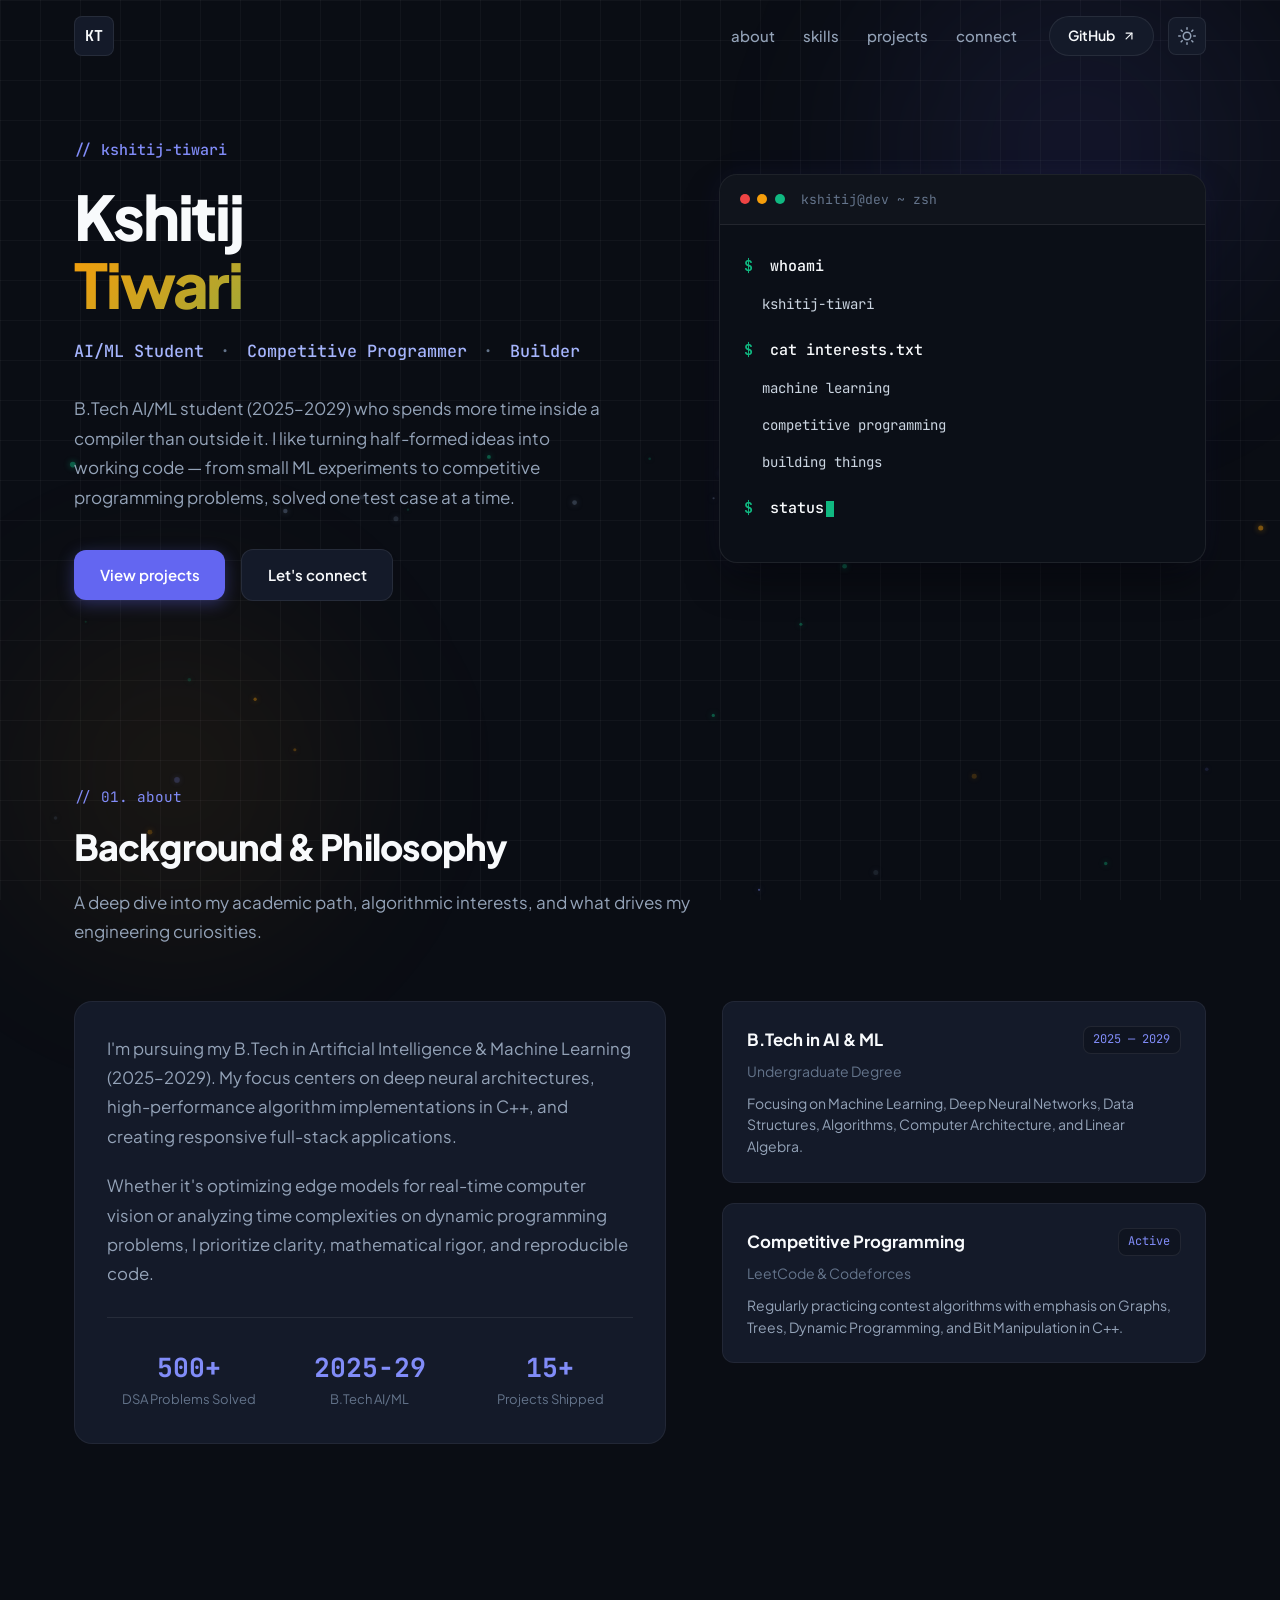
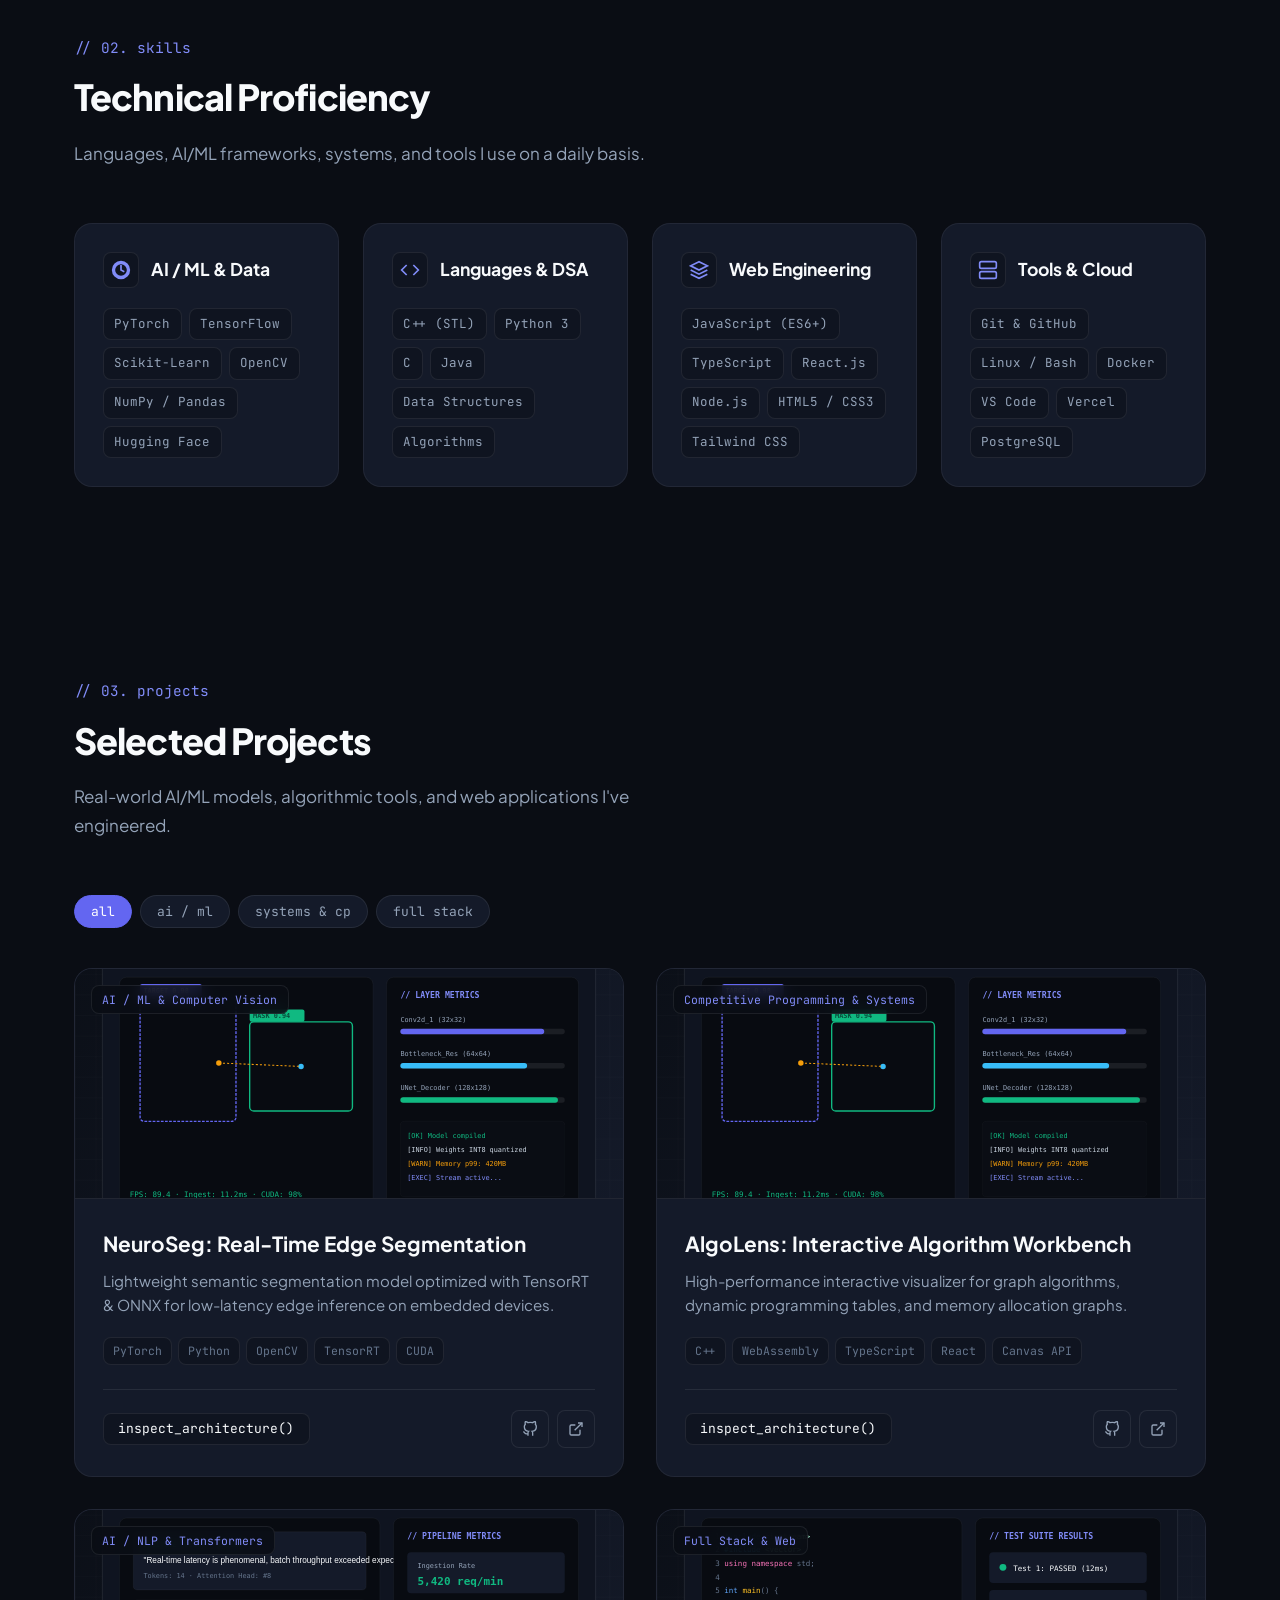
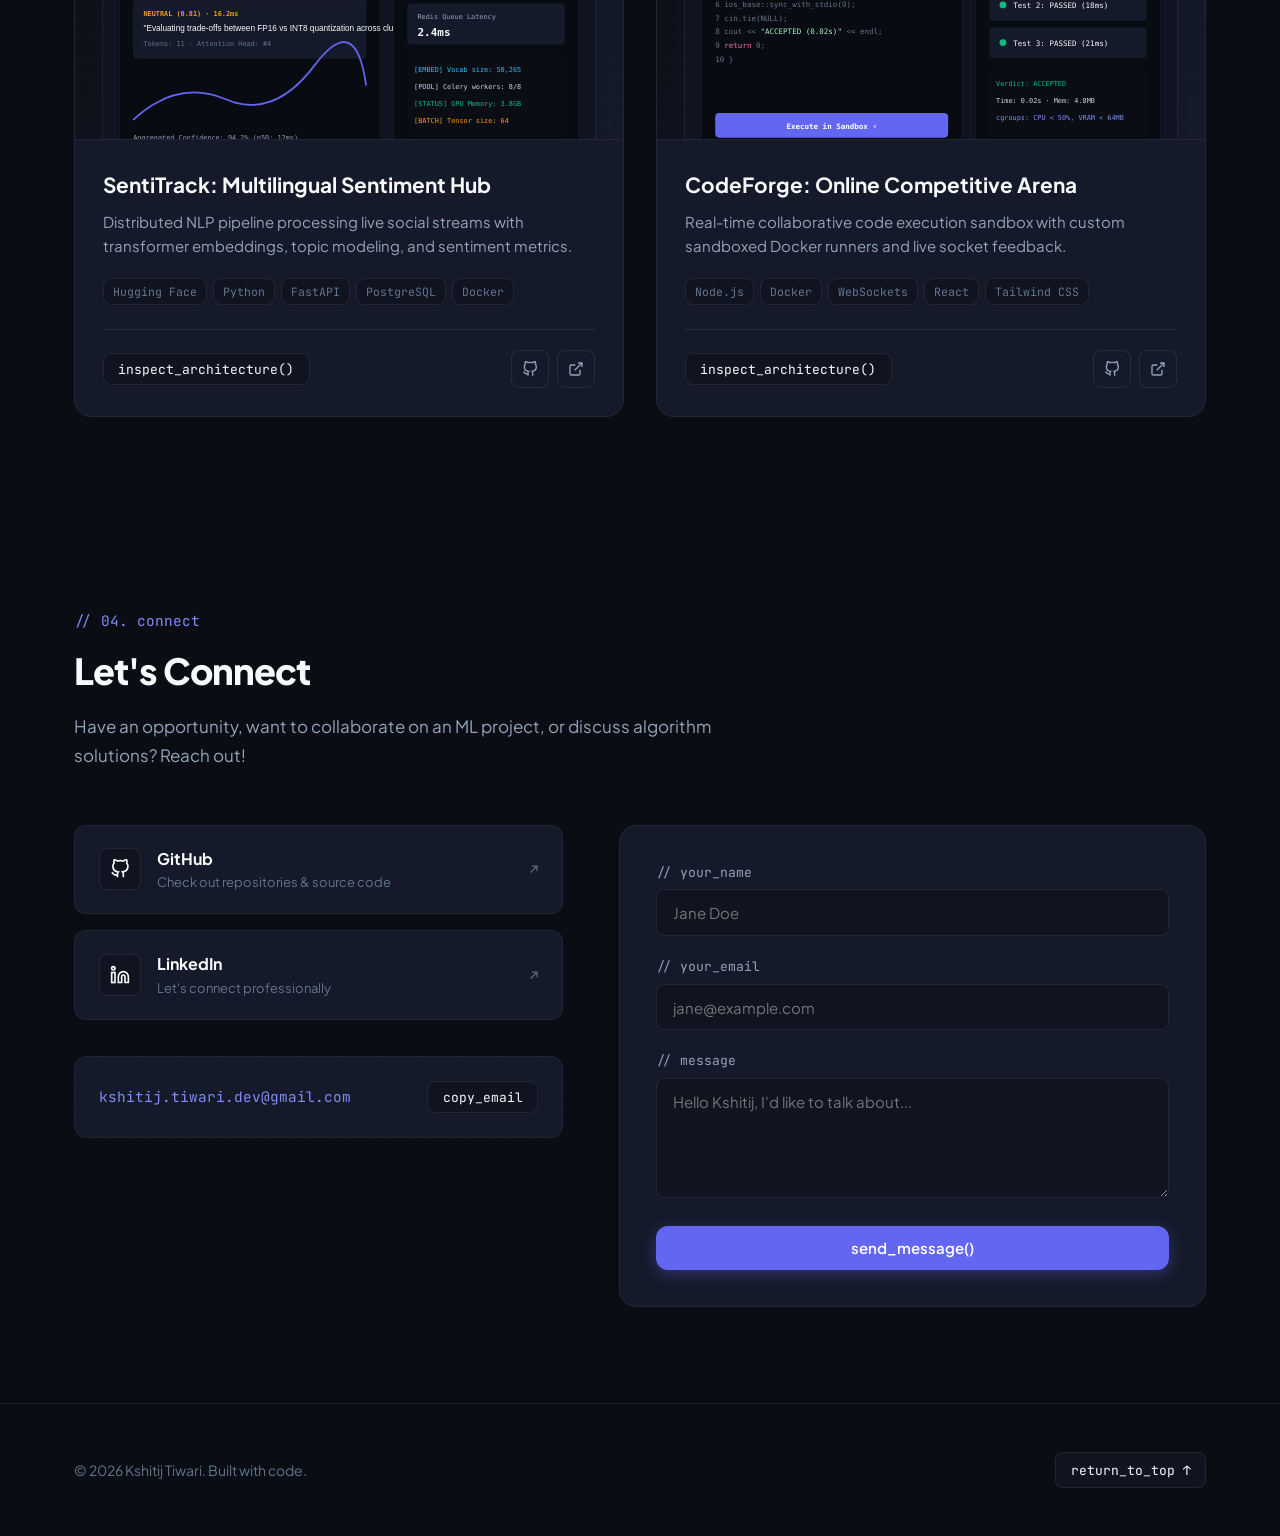
==== commit c02abd16: "Update GitHub profile links to kshitij-tiwari1845" ====
--- a/index.html
+++ b/index.html
@@ -45,7 +45,7 @@
 
         <!-- GitHub Pill + Theme Switcher -->
         <div class="nav-actions">
-          <a href="https://github.com" target="_blank" rel="noopener noreferrer" class="btn-github-nav">
+          <a href="https://github.com/kshitij-tiwari1845" target="_blank" rel="noopener noreferrer" class="btn-github-nav">
             <span>GitHub</span>
             <svg width="14" height="14" viewBox="0 0 24 24" fill="none" stroke="currentColor" stroke-width="2" stroke-linecap="round" stroke-linejoin="round">
               <line x1="7" y1="17" x2="17" y2="7"></line>
@@ -363,7 +363,7 @@
           <div class="social-link-cards reveal">
             
             <!-- GitHub -->
-            <a href="https://github.com" target="_blank" rel="noopener noreferrer" class="social-link-card">
+            <a href="https://github.com/kshitij-tiwari1845" target="_blank" rel="noopener noreferrer" class="social-link-card">
               <div class="social-card-brand">
                 <div class="social-brand-icon">
                   <svg width="20" height="20" viewBox="0 0 24 24" fill="none" stroke="currentColor" stroke-width="2"><path d="M9 19c-5 1.5-5-2.5-7-3m14 6v-3.87a3.37 3.37 0 0 0-.94-2.61c3.14-.35 6.44-1.54 6.44-7A5.44 5.44 0 0 0 20 4.77 5.07 5.07 0 0 0 19.91 1S18.73.65 16 2.48a13.38 13.38 0 0 0-7 0C6.27.65 5.09 1 5.09 1A5.07 5.07 0 0 0 5 4.77a5.44 5.44 0 0 0-1.5 3.78c0 5.42 3.3 6.61 6.44 7A3.37 3.37 0 0 0 9 18.13V22"></path></svg>
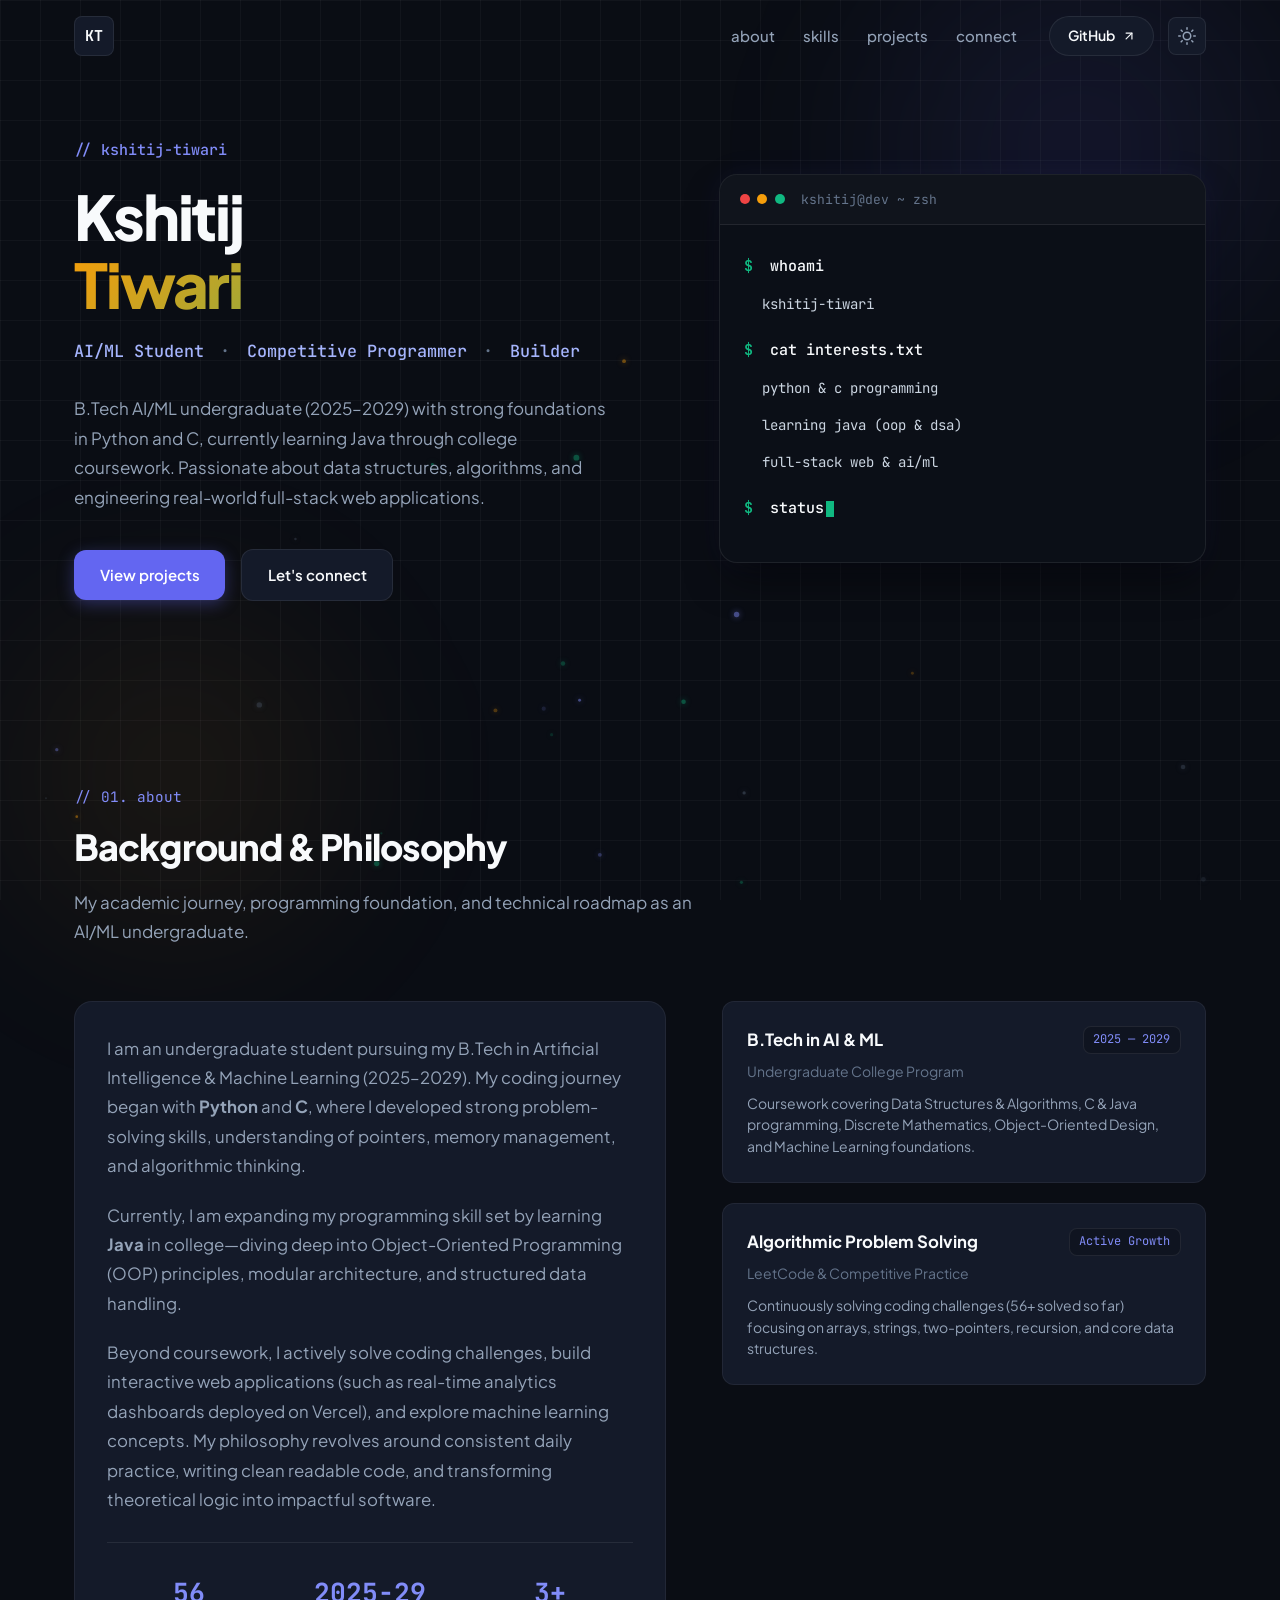
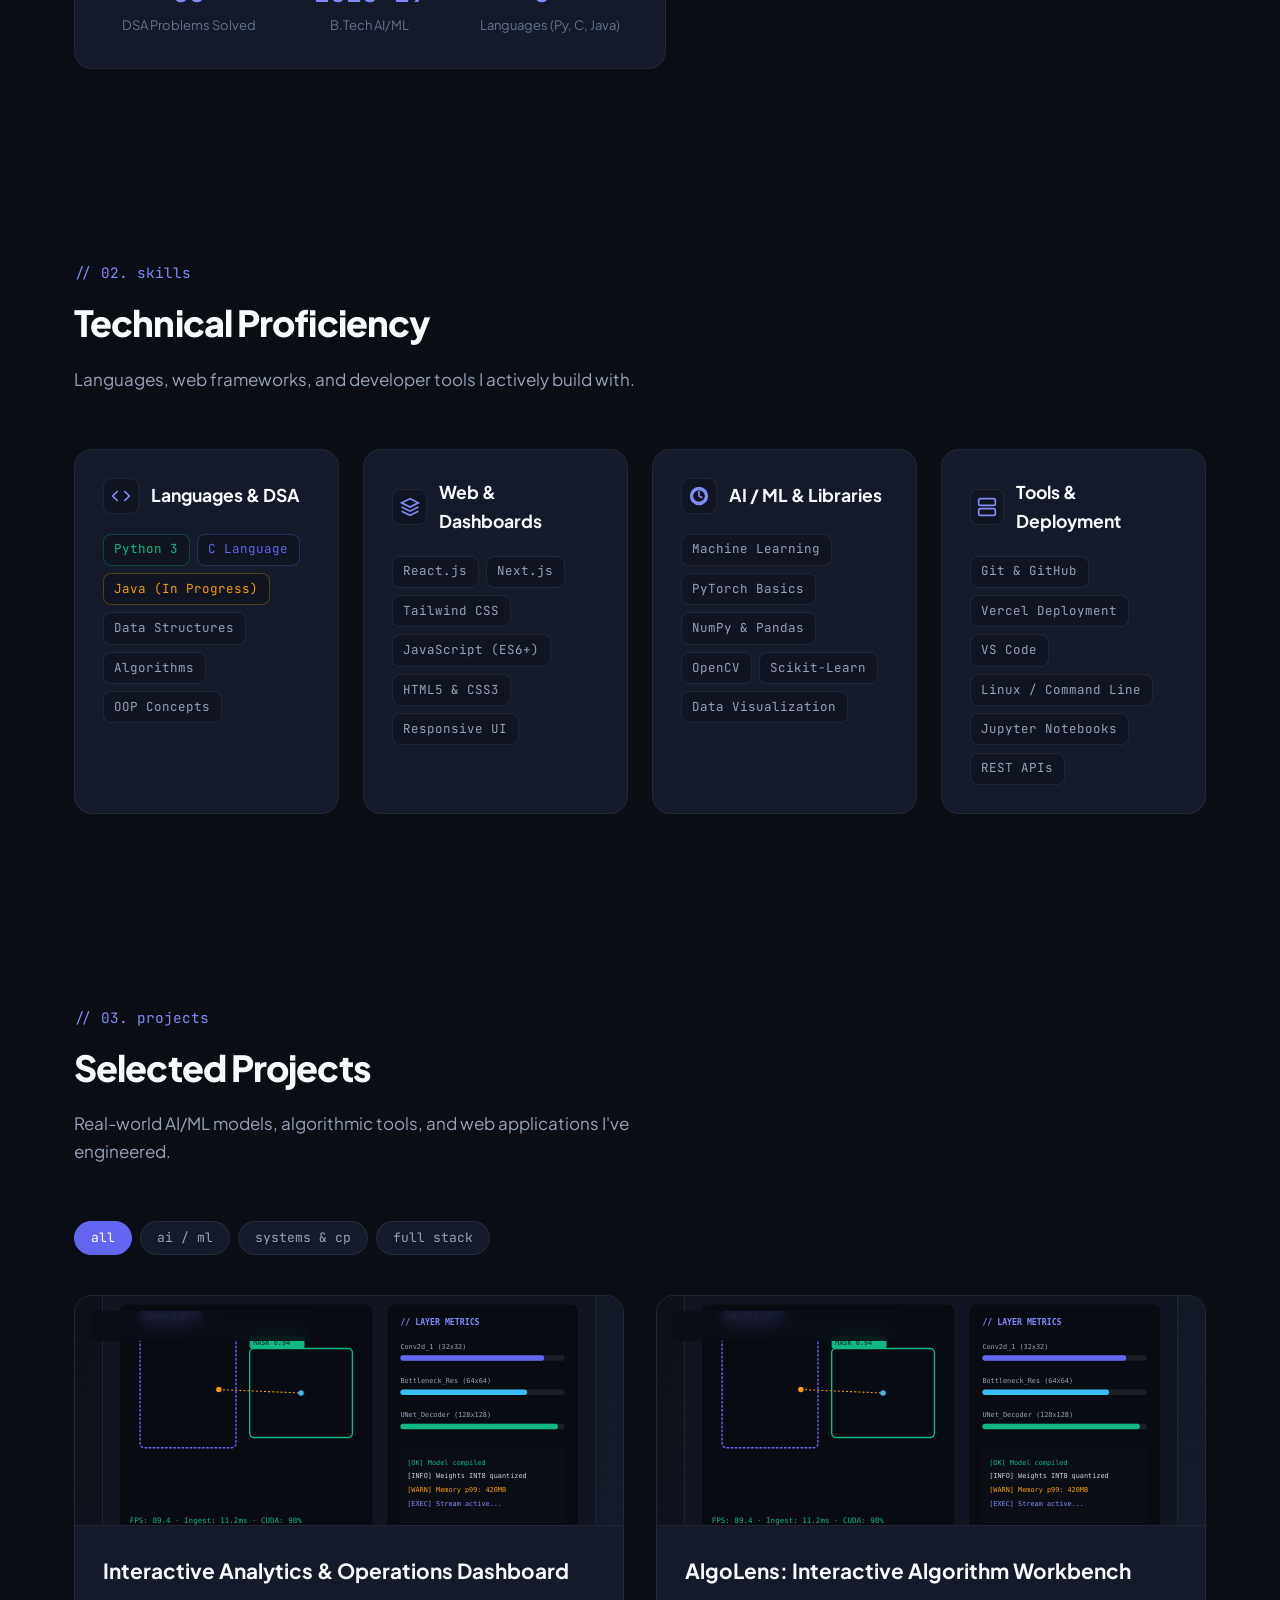
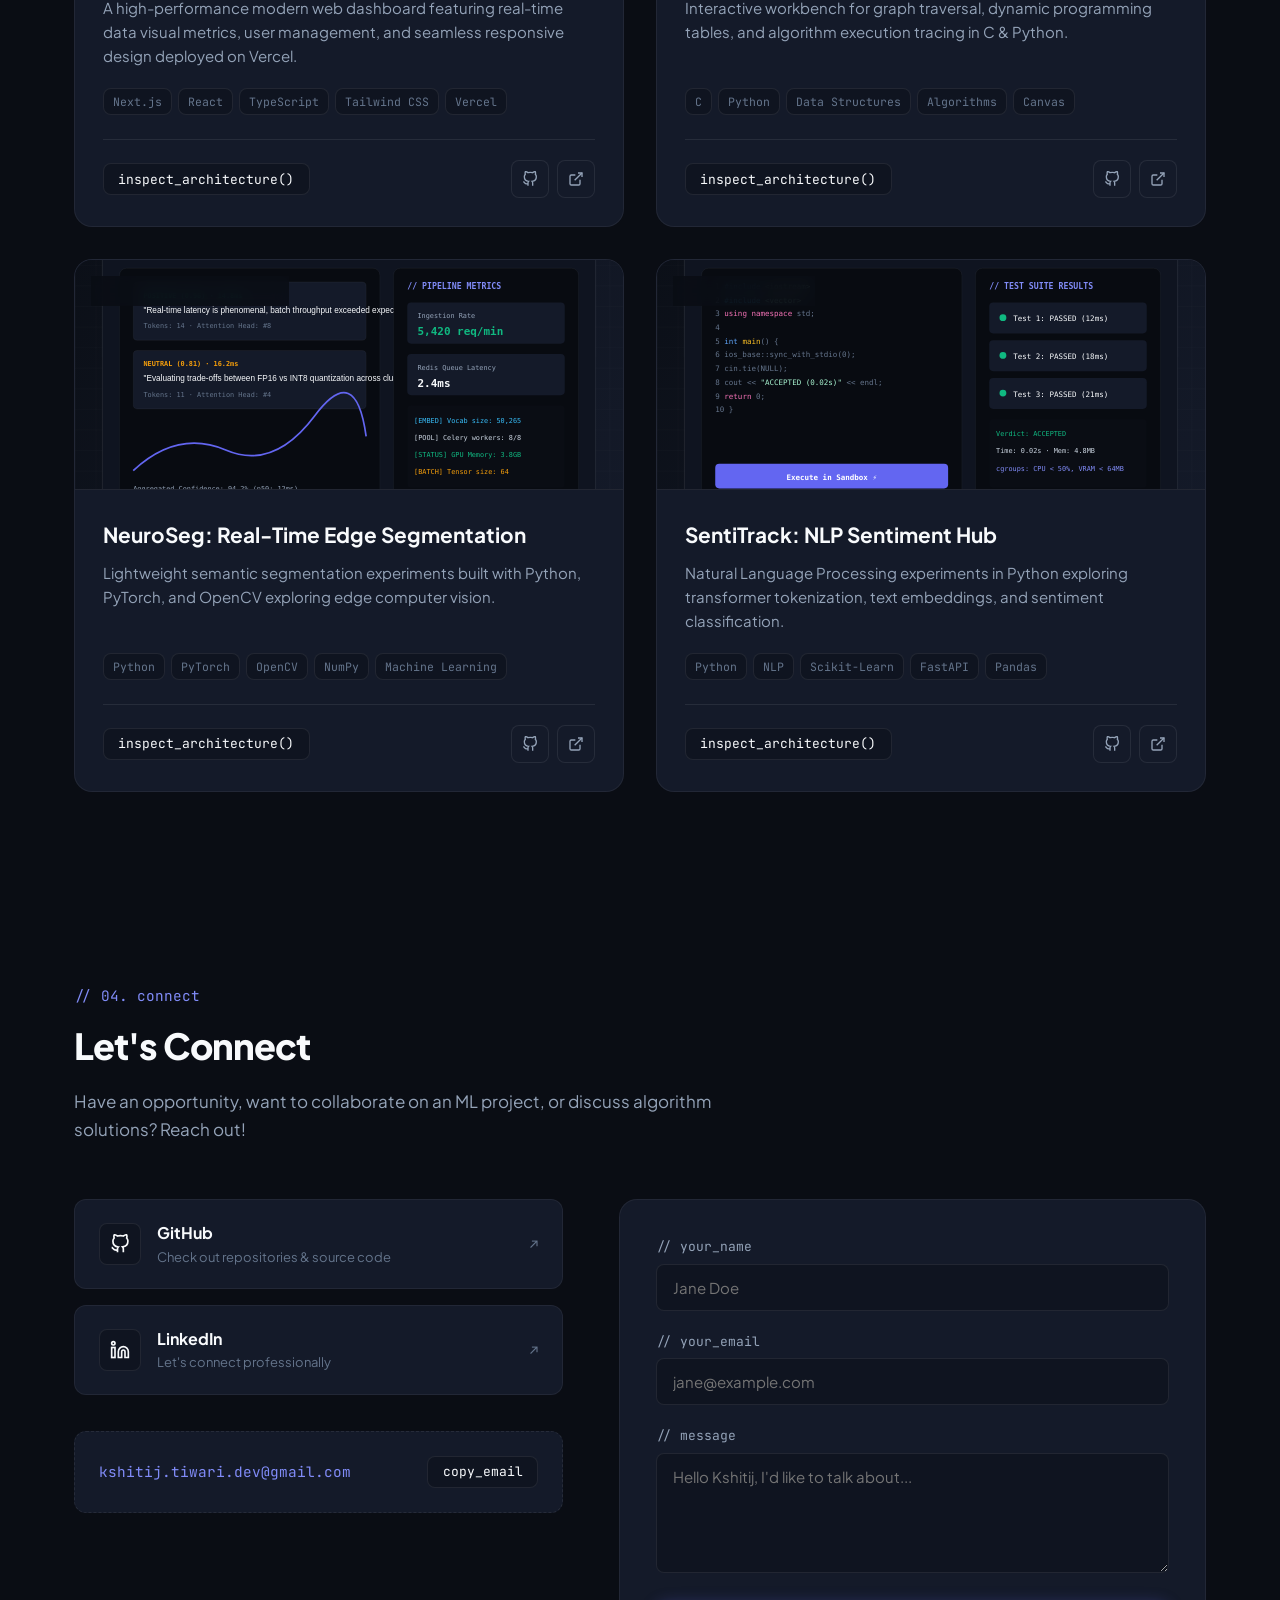
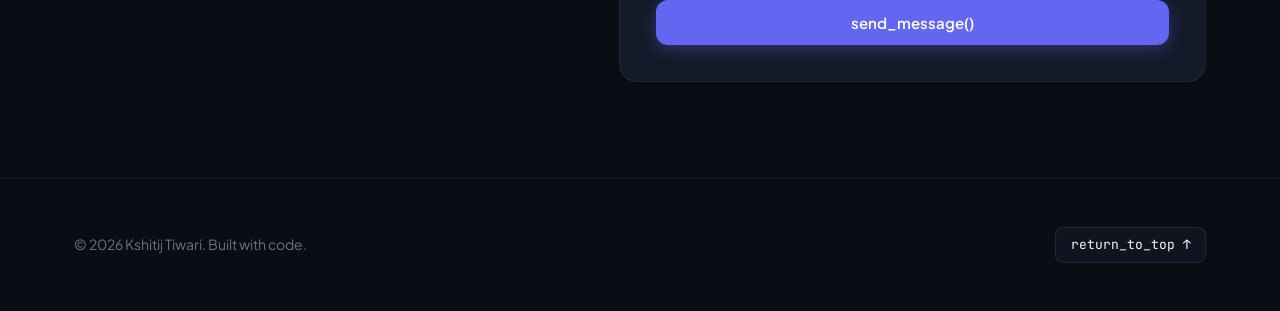
==== commit 7174901c: "Update project to live Vercel dashboard, 56 DSA questions, and Python/C/Java background narrative" ====
--- a/index.html
+++ b/index.html
@@ -100,7 +100,7 @@
             </div>
 
             <p class="hero-description">
-              B.Tech AI/ML student (2025–2029) who spends more time inside a compiler than outside it. I like turning half-formed ideas into working code — from small ML experiments to competitive programming problems, solved one test case at a time.
+              B.Tech AI/ML undergraduate (2025–2029) with strong foundations in Python and C, currently learning Java through college coursework. Passionate about data structures, algorithms, and engineering real-world full-stack web applications.
             </p>
 
             <div class="hero-cta-group">
@@ -137,13 +137,13 @@
                   <span class="term-cmd">cat interests.txt</span>
                 </div>
                 <div class="term-line term-output">
-                  machine learning
+                  python & c programming
                 </div>
                 <div class="term-line term-output">
-                  competitive programming
+                  learning java (oop & dsa)
                 </div>
                 <div class="term-line term-output">
-                  building things
+                  full-stack web & ai/ml
                 </div>
 
                 <!-- Active Typing Command -->
@@ -168,7 +168,7 @@
         <div class="section-header reveal">
           <span class="section-comment">// 01. about</span>
           <h2 class="section-title">Background & Philosophy</h2>
-          <p class="section-subtitle">A deep dive into my academic path, algorithmic interests, and what drives my engineering curiosities.</p>
+          <p class="section-subtitle">My academic journey, programming foundation, and technical roadmap as an AI/ML undergraduate.</p>
         </div>
 
         <div class="about-grid">
@@ -176,16 +176,19 @@
           <div class="about-card reveal">
             <div class="about-text">
               <p>
-                I'm pursuing my B.Tech in Artificial Intelligence & Machine Learning (2025–2029). My focus centers on deep neural architectures, high-performance algorithm implementations in C++, and creating responsive full-stack applications.
+                I am an undergraduate student pursuing my B.Tech in Artificial Intelligence & Machine Learning (2025–2029). My coding journey began with <strong>Python</strong> and <strong>C</strong>, where I developed strong problem-solving skills, understanding of pointers, memory management, and algorithmic thinking.
               </p>
               <p>
-                Whether it's optimizing edge models for real-time computer vision or analyzing time complexities on dynamic programming problems, I prioritize clarity, mathematical rigor, and reproducible code.
+                Currently, I am expanding my programming skill set by learning <strong>Java</strong> in college—diving deep into Object-Oriented Programming (OOP) principles, modular architecture, and structured data handling.
+              </p>
+              <p>
+                Beyond coursework, I actively solve coding challenges, build interactive web applications (such as real-time analytics dashboards deployed on Vercel), and explore machine learning concepts. My philosophy revolves around consistent daily practice, writing clean readable code, and transforming theoretical logic into impactful software.
               </p>
             </div>
 
             <div class="stats-bar-grid">
               <div class="stat-pill">
-                <div class="stat-val">500+</div>
+                <div class="stat-val">56</div>
                 <div class="stat-desc">DSA Problems Solved</div>
               </div>
               <div class="stat-pill">
@@ -193,8 +196,8 @@
                 <div class="stat-desc">B.Tech AI/ML</div>
               </div>
               <div class="stat-pill">
-                <div class="stat-val">15+</div>
-                <div class="stat-desc">Projects Shipped</div>
+                <div class="stat-val">3+</div>
+                <div class="stat-desc">Languages (Py, C, Java)</div>
               </div>
             </div>
           </div>
@@ -206,17 +209,17 @@
                 <h4 class="timeline-role-title">B.Tech in AI & ML</h4>
                 <span class="timeline-date-tag">2025 — 2029</span>
               </div>
-              <div class="timeline-org">Undergraduate Degree</div>
-              <p class="timeline-text">Focusing on Machine Learning, Deep Neural Networks, Data Structures, Algorithms, Computer Architecture, and Linear Algebra.</p>
+              <div class="timeline-org">Undergraduate College Program</div>
+              <p class="timeline-text">Coursework covering Data Structures & Algorithms, C & Java programming, Discrete Mathematics, Object-Oriented Design, and Machine Learning foundations.</p>
             </div>
 
             <div class="timeline-item-box">
               <div class="timeline-item-header">
-                <h4 class="timeline-role-title">Competitive Programming</h4>
-                <span class="timeline-date-tag">Active</span>
-              </div>
-              <div class="timeline-org">LeetCode & Codeforces</div>
-              <p class="timeline-text">Regularly practicing contest algorithms with emphasis on Graphs, Trees, Dynamic Programming, and Bit Manipulation in C++.</p>
+                <h4 class="timeline-role-title">Algorithmic Problem Solving</h4>
+                <span class="timeline-date-tag">Active Growth</span>
+              </div>
+              <div class="timeline-org">LeetCode & Competitive Practice</div>
+              <p class="timeline-text">Continuously solving coding challenges (56+ solved so far) focusing on arrays, strings, two-pointers, recursion, and core data structures.</p>
             </div>
 
           </div>
@@ -235,80 +238,80 @@
         <div class="section-header reveal">
           <span class="section-comment">// 02. skills</span>
           <h2 class="section-title">Technical Proficiency</h2>
-          <p class="section-subtitle">Languages, AI/ML frameworks, systems, and tools I use on a daily basis.</p>
+          <p class="section-subtitle">Languages, web frameworks, and developer tools I actively build with.</p>
         </div>
 
         <div class="skills-grid">
           
-          <!-- Category 1: AI & ML -->
+          <!-- Category 1: Programming Languages -->
           <div class="skill-box reveal">
             <div class="skill-box-header">
               <div class="skill-box-icon">
-                <svg width="20" height="20" viewBox="0 0 24 24" fill="none" stroke="currentColor" stroke-width="2"><path d="M12 2a10 10 0 1 0 10 10A10 10 0 0 0 12 2zm0 18a8 8 0 1 1 8-8 8 8 0 0 1-8 8z"></path><path d="M12 6v6l4 2"></path></svg>
-              </div>
-              <h3 class="skill-box-title">AI / ML & Data</h3>
+                <svg width="20" height="20" viewBox="0 0 24 24" fill="none" stroke="currentColor" stroke-width="2"><polyline points="16 18 22 12 16 6"></polyline><polyline points="8 6 2 12 8 18"></polyline></svg>
+              </div>
+              <h3 class="skill-box-title">Languages & DSA</h3>
             </div>
             <div class="skill-tags-flex">
-              <span class="skill-tag-chip">PyTorch</span>
-              <span class="skill-tag-chip">TensorFlow</span>
-              <span class="skill-tag-chip">Scikit-Learn</span>
-              <span class="skill-tag-chip">OpenCV</span>
-              <span class="skill-tag-chip">NumPy / Pandas</span>
-              <span class="skill-tag-chip">Hugging Face</span>
-            </div>
-          </div>
-
-          <!-- Category 2: Languages & CP -->
+              <span class="skill-tag-chip" style="color: #10B981; border-color: rgba(16, 185, 129, 0.3);">Python 3</span>
+              <span class="skill-tag-chip" style="color: #6366F1; border-color: rgba(99, 102, 241, 0.3);">C Language</span>
+              <span class="skill-tag-chip" style="color: #F59E0B; border-color: rgba(245, 158, 11, 0.3);">Java (In Progress)</span>
+              <span class="skill-tag-chip">Data Structures</span>
+              <span class="skill-tag-chip">Algorithms</span>
+              <span class="skill-tag-chip">OOP Concepts</span>
+            </div>
+          </div>
+
+          <!-- Category 2: Web & Dashboards -->
           <div class="skill-box reveal reveal-delay-1">
             <div class="skill-box-header">
               <div class="skill-box-icon">
-                <svg width="20" height="20" viewBox="0 0 24 24" fill="none" stroke="currentColor" stroke-width="2"><polyline points="16 18 22 12 16 6"></polyline><polyline points="8 6 2 12 8 18"></polyline></svg>
-              </div>
-              <h3 class="skill-box-title">Languages & DSA</h3>
+                <svg width="20" height="20" viewBox="0 0 24 24" fill="none" stroke="currentColor" stroke-width="2"><polygon points="12 2 2 7 12 12 22 7 12 2"></polygon><polyline points="2 17 12 22 22 17"></polyline><polyline points="2 12 12 17 22 12"></polyline></svg>
+              </div>
+              <h3 class="skill-box-title">Web & Dashboards</h3>
             </div>
             <div class="skill-tags-flex">
-              <span class="skill-tag-chip">C++ (STL)</span>
-              <span class="skill-tag-chip">Python 3</span>
-              <span class="skill-tag-chip">C</span>
-              <span class="skill-tag-chip">Java</span>
-              <span class="skill-tag-chip">Data Structures</span>
-              <span class="skill-tag-chip">Algorithms</span>
-            </div>
-          </div>
-
-          <!-- Category 3: Web Engineering -->
+              <span class="skill-tag-chip">React.js</span>
+              <span class="skill-tag-chip">Next.js</span>
+              <span class="skill-tag-chip">Tailwind CSS</span>
+              <span class="skill-tag-chip">JavaScript (ES6+)</span>
+              <span class="skill-tag-chip">HTML5 & CSS3</span>
+              <span class="skill-tag-chip">Responsive UI</span>
+            </div>
+          </div>
+
+          <!-- Category 3: AI / ML Fundamentals -->
           <div class="skill-box reveal reveal-delay-2">
             <div class="skill-box-header">
               <div class="skill-box-icon">
-                <svg width="20" height="20" viewBox="0 0 24 24" fill="none" stroke="currentColor" stroke-width="2"><polygon points="12 2 2 7 12 12 22 7 12 2"></polygon><polyline points="2 17 12 22 22 17"></polyline><polyline points="2 12 12 17 22 12"></polyline></svg>
-              </div>
-              <h3 class="skill-box-title">Web Engineering</h3>
+                <svg width="20" height="20" viewBox="0 0 24 24" fill="none" stroke="currentColor" stroke-width="2"><path d="M12 2a10 10 0 1 0 10 10A10 10 0 0 0 12 2zm0 18a8 8 0 1 1 8-8 8 8 0 0 1-8 8z"></path><path d="M12 6v6l4 2"></path></svg>
+              </div>
+              <h3 class="skill-box-title">AI / ML & Libraries</h3>
             </div>
             <div class="skill-tags-flex">
-              <span class="skill-tag-chip">JavaScript (ES6+)</span>
-              <span class="skill-tag-chip">TypeScript</span>
-              <span class="skill-tag-chip">React.js</span>
-              <span class="skill-tag-chip">Node.js</span>
-              <span class="skill-tag-chip">HTML5 / CSS3</span>
-              <span class="skill-tag-chip">Tailwind CSS</span>
-            </div>
-          </div>
-
-          <!-- Category 4: Tools & Systems -->
+              <span class="skill-tag-chip">Machine Learning</span>
+              <span class="skill-tag-chip">PyTorch Basics</span>
+              <span class="skill-tag-chip">NumPy & Pandas</span>
+              <span class="skill-tag-chip">OpenCV</span>
+              <span class="skill-tag-chip">Scikit-Learn</span>
+              <span class="skill-tag-chip">Data Visualization</span>
+            </div>
+          </div>
+
+          <!-- Category 4: Tools & Platforms -->
           <div class="skill-box reveal reveal-delay-3">
             <div class="skill-box-header">
               <div class="skill-box-icon">
                 <svg width="20" height="20" viewBox="0 0 24 24" fill="none" stroke="currentColor" stroke-width="2"><rect x="2" y="2" width="20" height="8" rx="2" ry="2"></rect><rect x="2" y="14" width="20" height="8" rx="2" ry="2"></rect><line x1="6" y1="6" x2="6.01" y2="6"></line><line x1="6" y1="18" x2="6.01" y2="18"></line></svg>
               </div>
-              <h3 class="skill-box-title">Tools & Cloud</h3>
+              <h3 class="skill-box-title">Tools & Deployment</h3>
             </div>
             <div class="skill-tags-flex">
               <span class="skill-tag-chip">Git & GitHub</span>
-              <span class="skill-tag-chip">Linux / Bash</span>
-              <span class="skill-tag-chip">Docker</span>
+              <span class="skill-tag-chip">Vercel Deployment</span>
               <span class="skill-tag-chip">VS Code</span>
-              <span class="skill-tag-chip">Vercel</span>
-              <span class="skill-tag-chip">PostgreSQL</span>
+              <span class="skill-tag-chip">Linux / Command Line</span>
+              <span class="skill-tag-chip">Jupyter Notebooks</span>
+              <span class="skill-tag-chip">REST APIs</span>
             </div>
           </div>
 
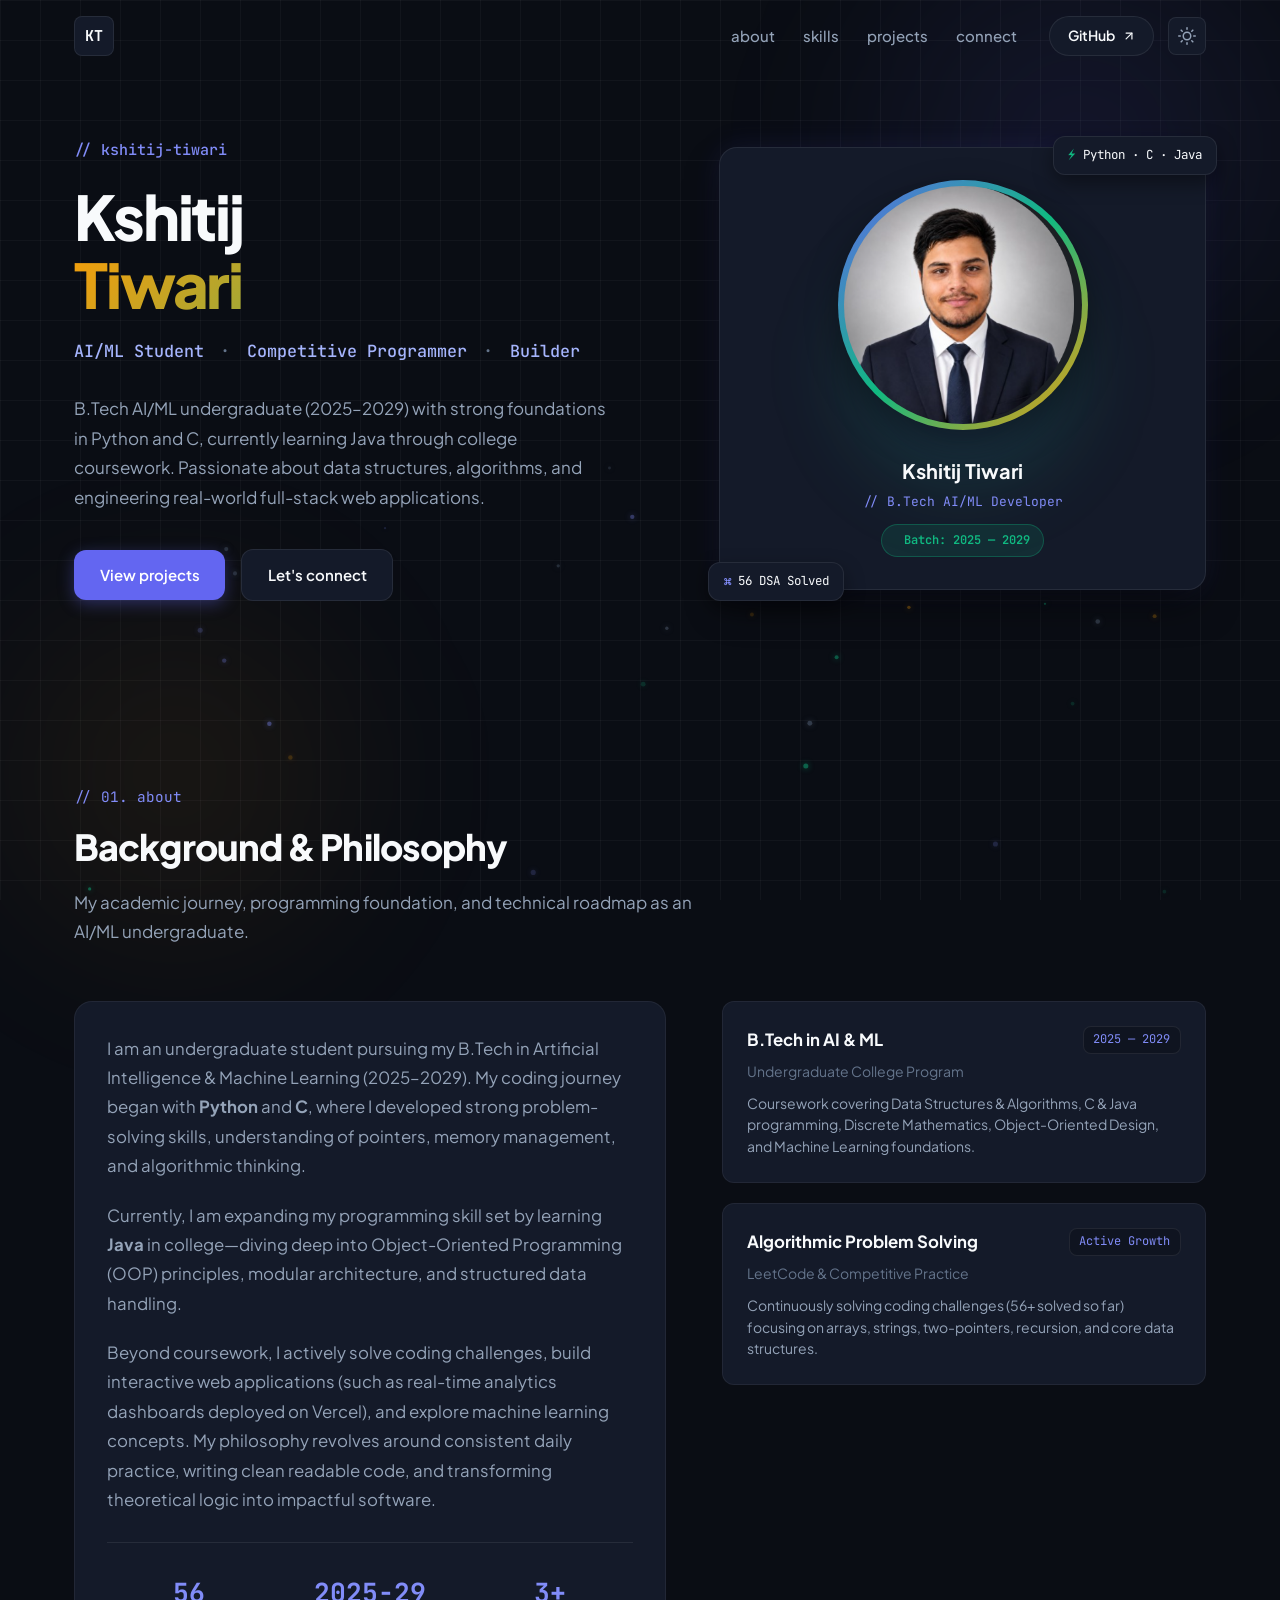
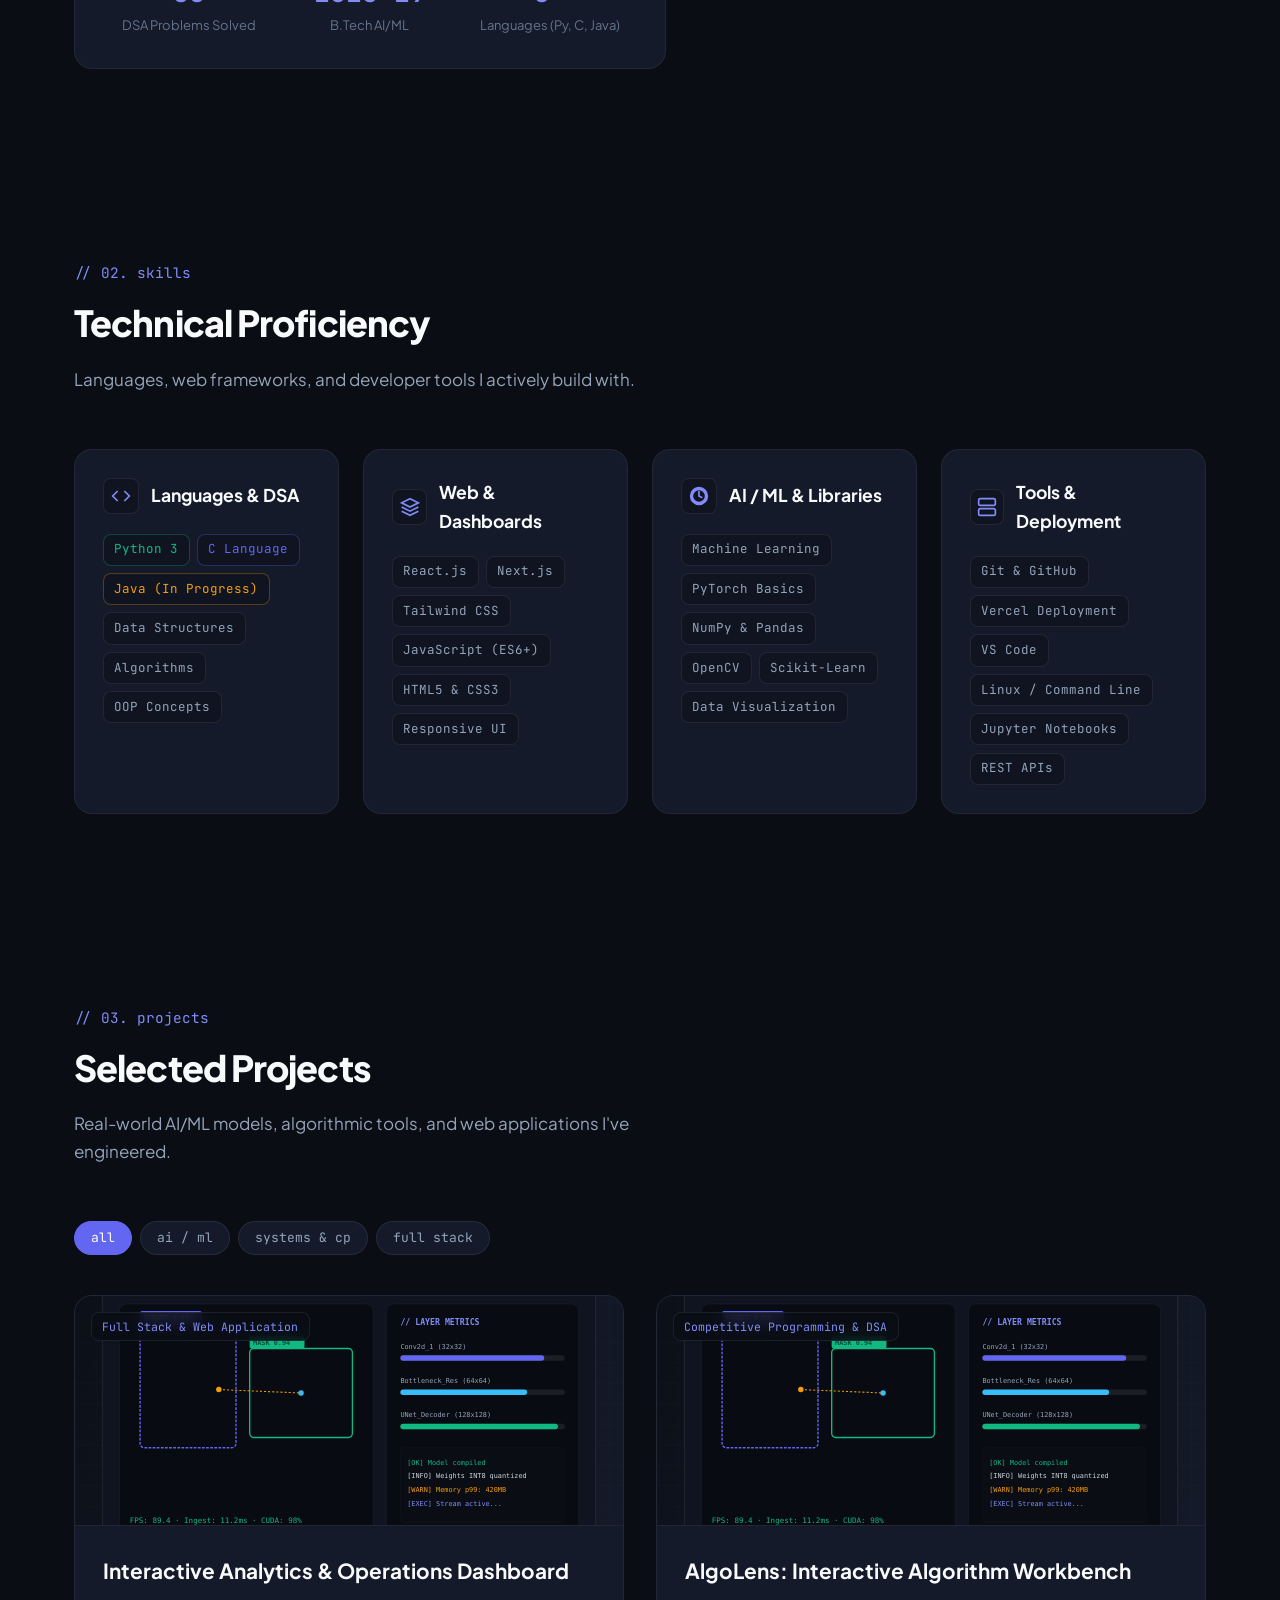
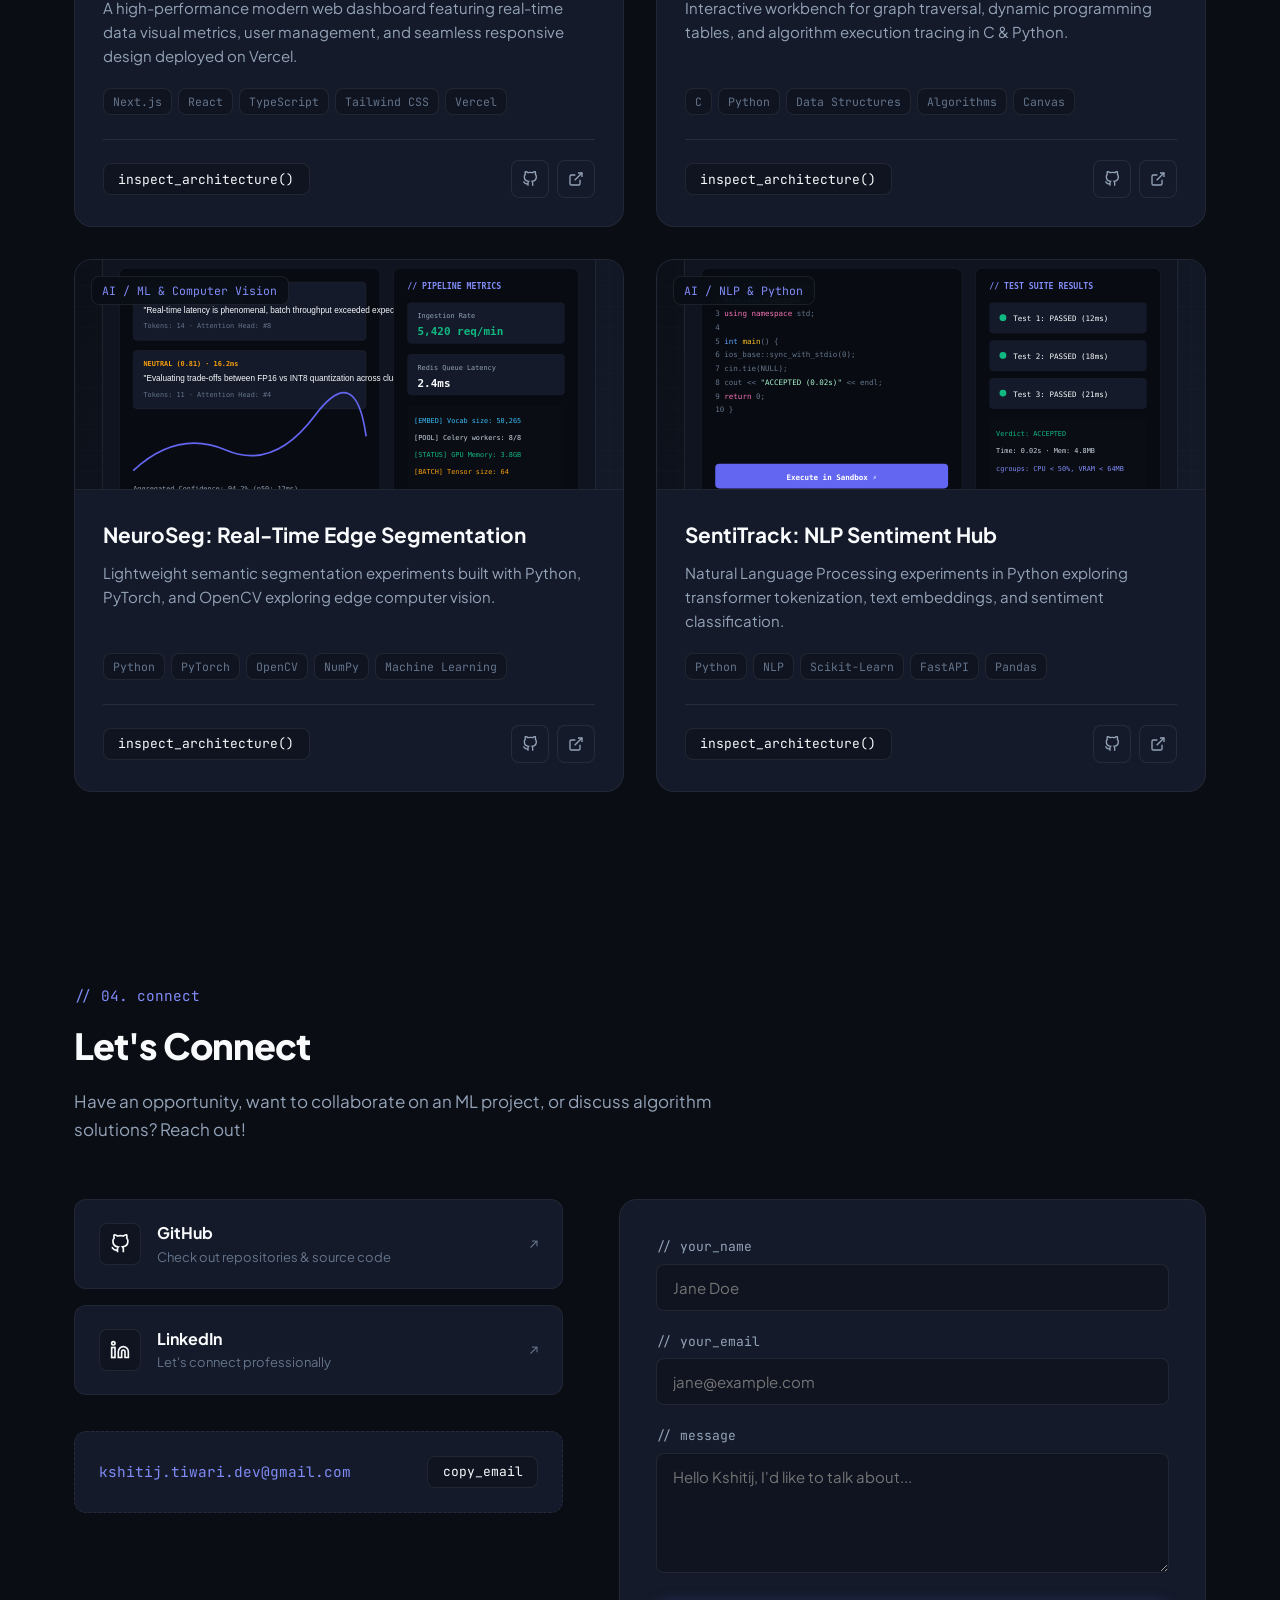
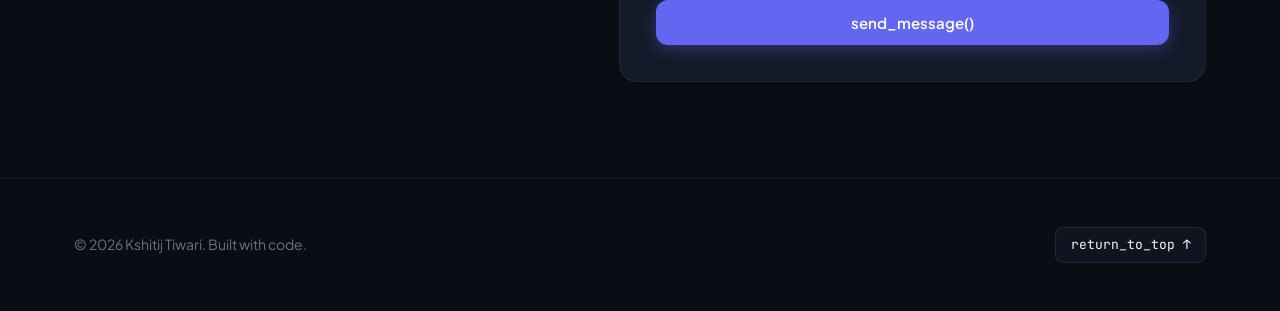
==== commit 8251dc21: "Add personal portrait photo to hero section with glowing frame and floating badges" ====
--- a/index.html
+++ b/index.html
@@ -109,48 +109,33 @@
             </div>
           </div>
 
-          <!-- Right Column: Interactive macOS Terminal -->
+          <!-- Right Column: Developer Photo Card -->
           <div class="hero-right-visual reveal reveal-delay-2">
-            <div class="terminal-window">
-              <div class="terminal-header">
-                <div class="terminal-dots">
-                  <span class="term-dot red"></span>
-                  <span class="term-dot yellow"></span>
-                  <span class="term-dot green"></span>
+            <div class="hero-photo-card">
+              <div class="photo-glow-backdrop"></div>
+              
+              <!-- Floating Micro-Badge Top Right -->
+              <div class="floating-tech-badge badge-top-right">
+                <span style="color: #10B981;">⚡</span> Python · C · Java
+              </div>
+
+              <!-- Profile Photo with Gradient Rim -->
+              <div class="hero-photo-wrapper">
+                <img src="assets/images/kshitij-photo.png" alt="Kshitij Tiwari" class="hero-photo-img" />
+              </div>
+
+              <div class="hero-photo-info">
+                <div class="hero-photo-name">Kshitij Tiwari</div>
+                <div class="hero-photo-role">// B.Tech AI/ML Developer</div>
+                <div class="hero-photo-badge">
+                  <span class="status-dot"></span>
+                  <span>Batch: 2025 — 2029</span>
                 </div>
-                <span class="terminal-title">kshitij@dev ~ zsh</span>
-              </div>
-              
-              <div class="terminal-body">
-                <!-- Command 1 -->
-                <div class="term-line">
-                  <span class="term-prompt">$</span>
-                  <span class="term-cmd">whoami</span>
-                </div>
-                <div class="term-line term-output">
-                  kshitij-tiwari
-                </div>
-
-                <!-- Command 2 -->
-                <div class="term-line" style="margin-top: 1.25rem;">
-                  <span class="term-prompt">$</span>
-                  <span class="term-cmd">cat interests.txt</span>
-                </div>
-                <div class="term-line term-output">
-                  python & c programming
-                </div>
-                <div class="term-line term-output">
-                  learning java (oop & dsa)
-                </div>
-                <div class="term-line term-output">
-                  full-stack web & ai/ml
-                </div>
-
-                <!-- Active Typing Command -->
-                <div class="term-line" style="margin-top: 1.25rem;">
-                  <span class="term-prompt">$</span>
-                  <span class="term-cmd" id="termCmdInput">sta</span><span class="term-cursor"></span>
-                </div>
+              </div>
+
+              <!-- Floating Micro-Badge Bottom Left -->
+              <div class="floating-tech-badge badge-bottom-left">
+                <span style="color: #818CF8;">⌘</span> 56 DSA Solved
               </div>
             </div>
           </div>
--- a/css/style.css
+++ b/css/style.css
@@ -468,6 +468,119 @@
   background-color: var(--bg-surface-hover);
   border-color: rgba(255, 255, 255, 0.2);
   transform: translateY(-2px);
+}
+
+/* Hero Photo Card Component */
+.hero-photo-card {
+  position: relative;
+  display: flex;
+  flex-direction: column;
+  align-items: center;
+  justify-content: center;
+  padding: 2rem 1.5rem;
+  background: var(--bg-surface);
+  border: 1px solid var(--border-subtle);
+  border-radius: var(--radius-lg);
+  box-shadow: 0 20px 40px -10px rgba(0, 0, 0, 0.6), 0 0 30px rgba(99, 102, 241, 0.12);
+}
+
+.photo-glow-backdrop {
+  position: absolute;
+  top: 50%;
+  left: 50%;
+  transform: translate(-50%, -50%);
+  width: 280px;
+  height: 280px;
+  border-radius: 50%;
+  background: radial-gradient(circle, rgba(99, 102, 241, 0.25) 0%, rgba(16, 185, 129, 0.15) 50%, transparent 70%);
+  filter: blur(35px);
+  pointer-events: none;
+  z-index: 0;
+}
+
+.hero-photo-wrapper {
+  position: relative;
+  width: 250px;
+  height: 250px;
+  border-radius: 50%;
+  padding: 6px;
+  background: linear-gradient(135deg, #6366F1 0%, #10B981 50%, #F59E0B 100%);
+  box-shadow: 0 12px 32px rgba(0, 0, 0, 0.4);
+  z-index: 1;
+}
+
+.hero-photo-img {
+  width: 100%;
+  height: 100%;
+  border-radius: 50%;
+  object-fit: cover;
+  background-color: var(--bg-secondary);
+  display: block;
+}
+
+.hero-photo-info {
+  margin-top: 1.5rem;
+  text-align: center;
+  z-index: 1;
+}
+
+.hero-photo-name {
+  font-family: var(--font-heading);
+  font-size: 1.25rem;
+  font-weight: 700;
+  color: var(--text-primary);
+}
+
+.hero-photo-role {
+  font-family: var(--font-mono);
+  font-size: 0.8125rem;
+  color: var(--accent-light);
+  margin-top: 0.2rem;
+}
+
+.hero-photo-badge {
+  display: inline-flex;
+  align-items: center;
+  gap: 0.5rem;
+  padding: 0.35rem 0.85rem;
+  border-radius: var(--radius-full);
+  background: rgba(16, 185, 129, 0.12);
+  border: 1px solid rgba(16, 185, 129, 0.3);
+  color: #10B981;
+  font-family: var(--font-mono);
+  font-size: 0.75rem;
+  font-weight: 600;
+  margin-top: 0.75rem;
+  z-index: 1;
+}
+
+/* Floating Tech Micro-Badges */
+.floating-tech-badge {
+  position: absolute;
+  padding: 0.5rem 0.9rem;
+  background: var(--bg-surface);
+  border: 1px solid var(--border-subtle);
+  border-radius: var(--radius-md);
+  box-shadow: 0 8px 20px rgba(0, 0, 0, 0.4);
+  font-family: var(--font-mono);
+  font-size: 0.78rem;
+  color: var(--text-primary);
+  display: flex;
+  align-items: center;
+  gap: 0.45rem;
+  z-index: 2;
+  animation: float 4s ease-in-out infinite;
+}
+
+.badge-top-right {
+  top: -12px;
+  right: -12px;
+}
+
+.badge-bottom-left {
+  bottom: -12px;
+  left: -12px;
+  animation-delay: 2s;
 }
 
 /* Terminal Window Component (Screenshot Accurate) */
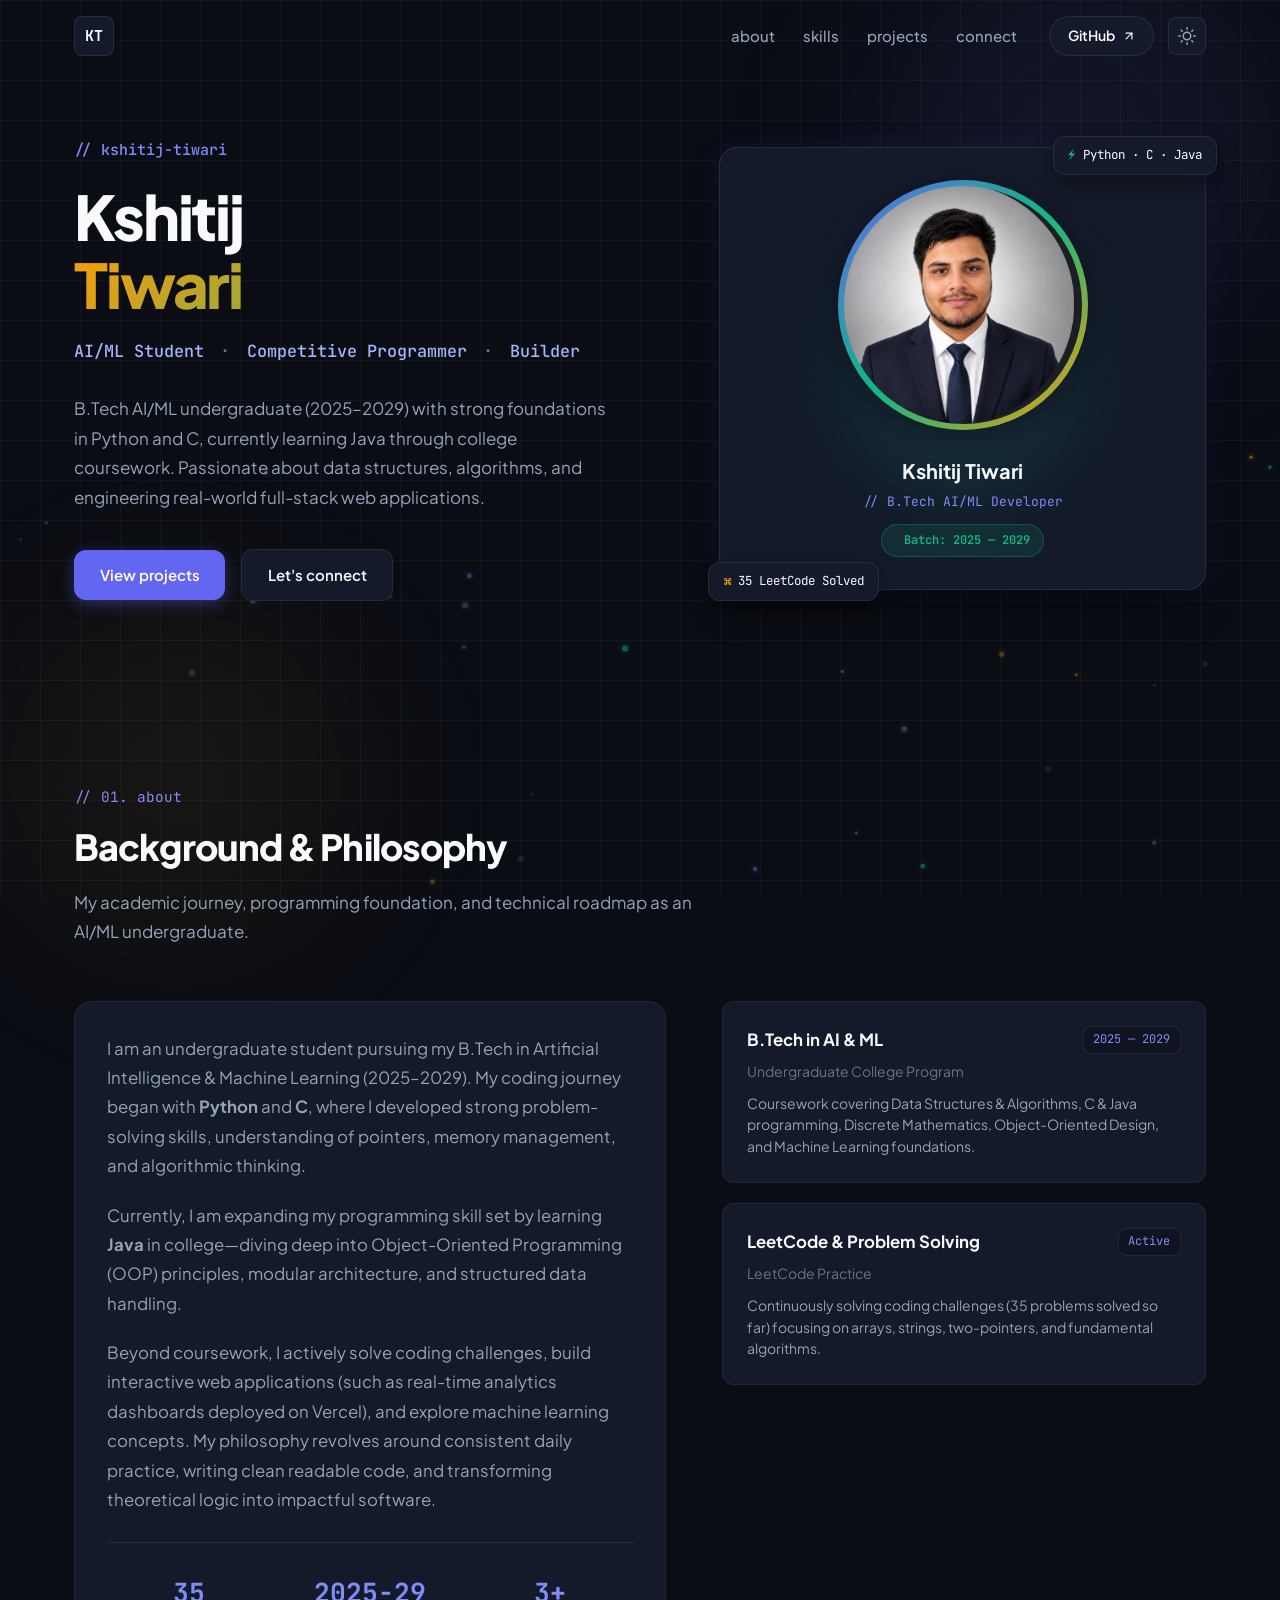
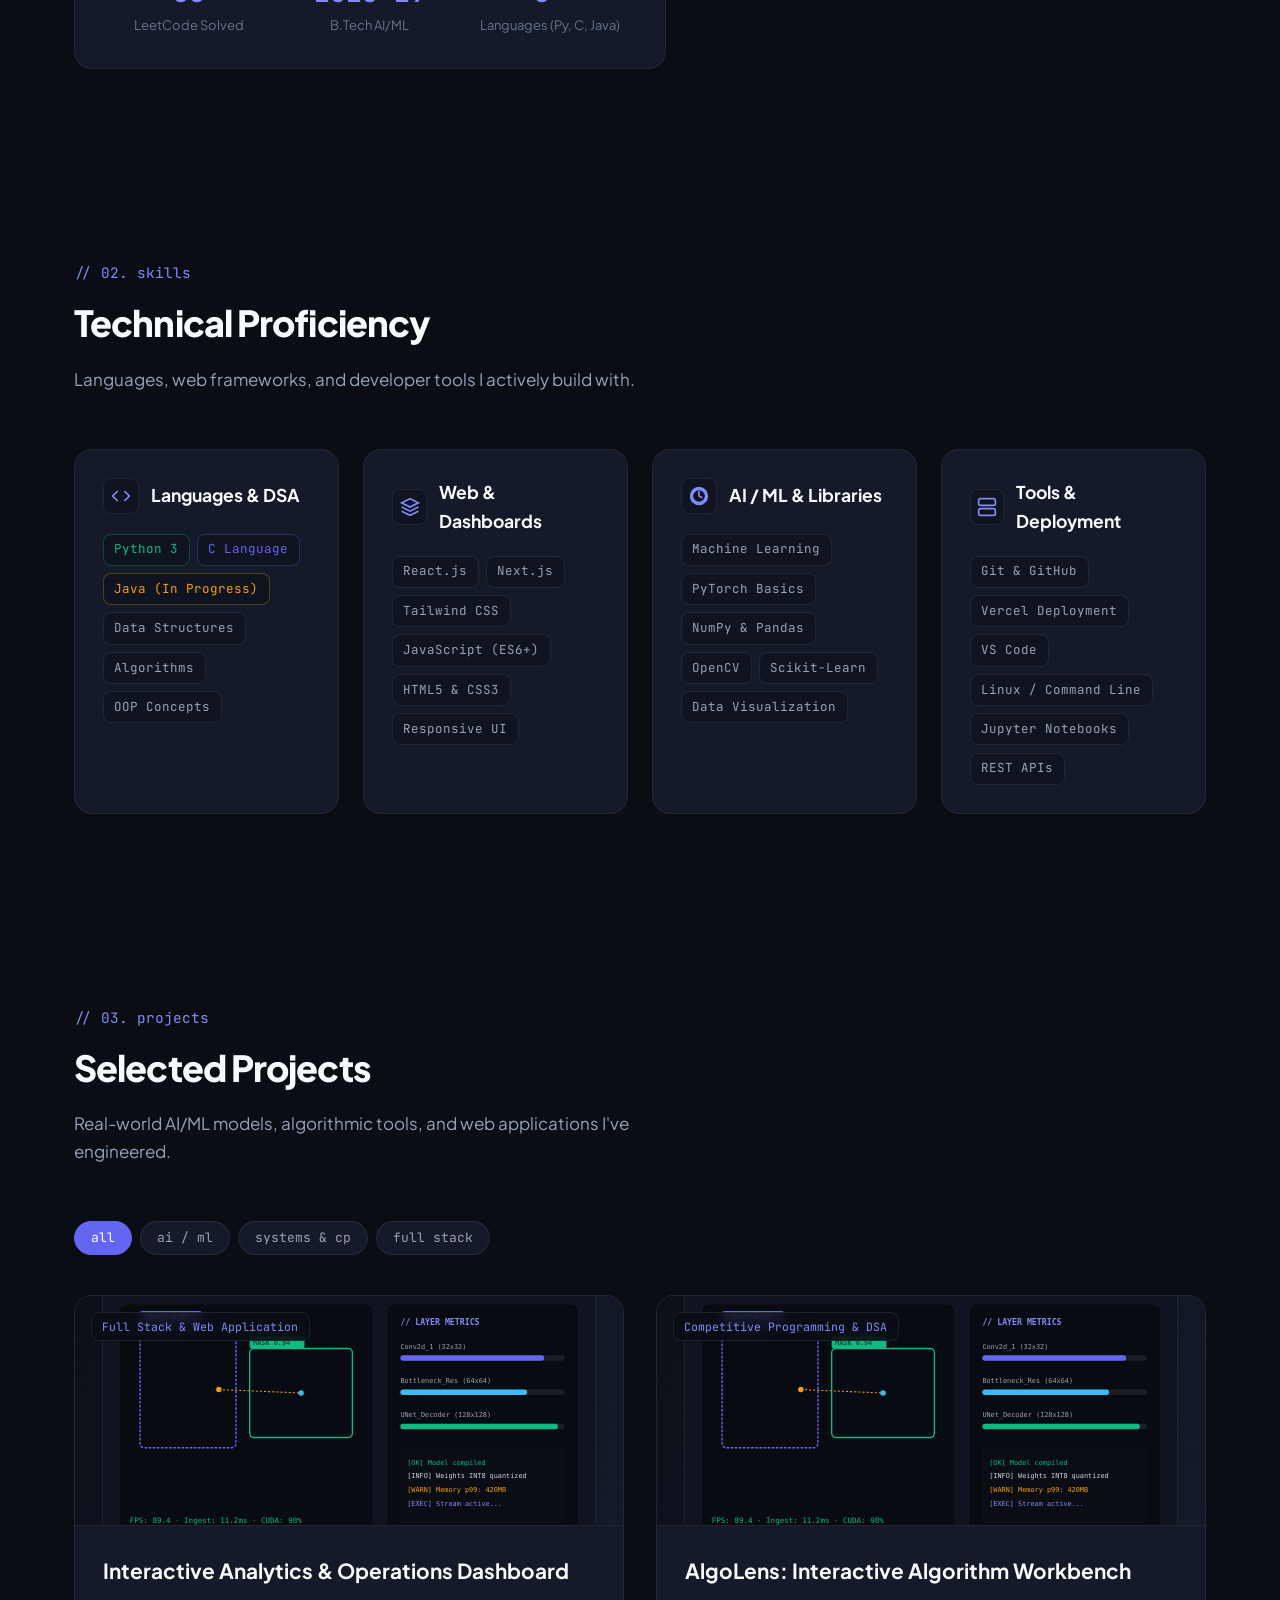
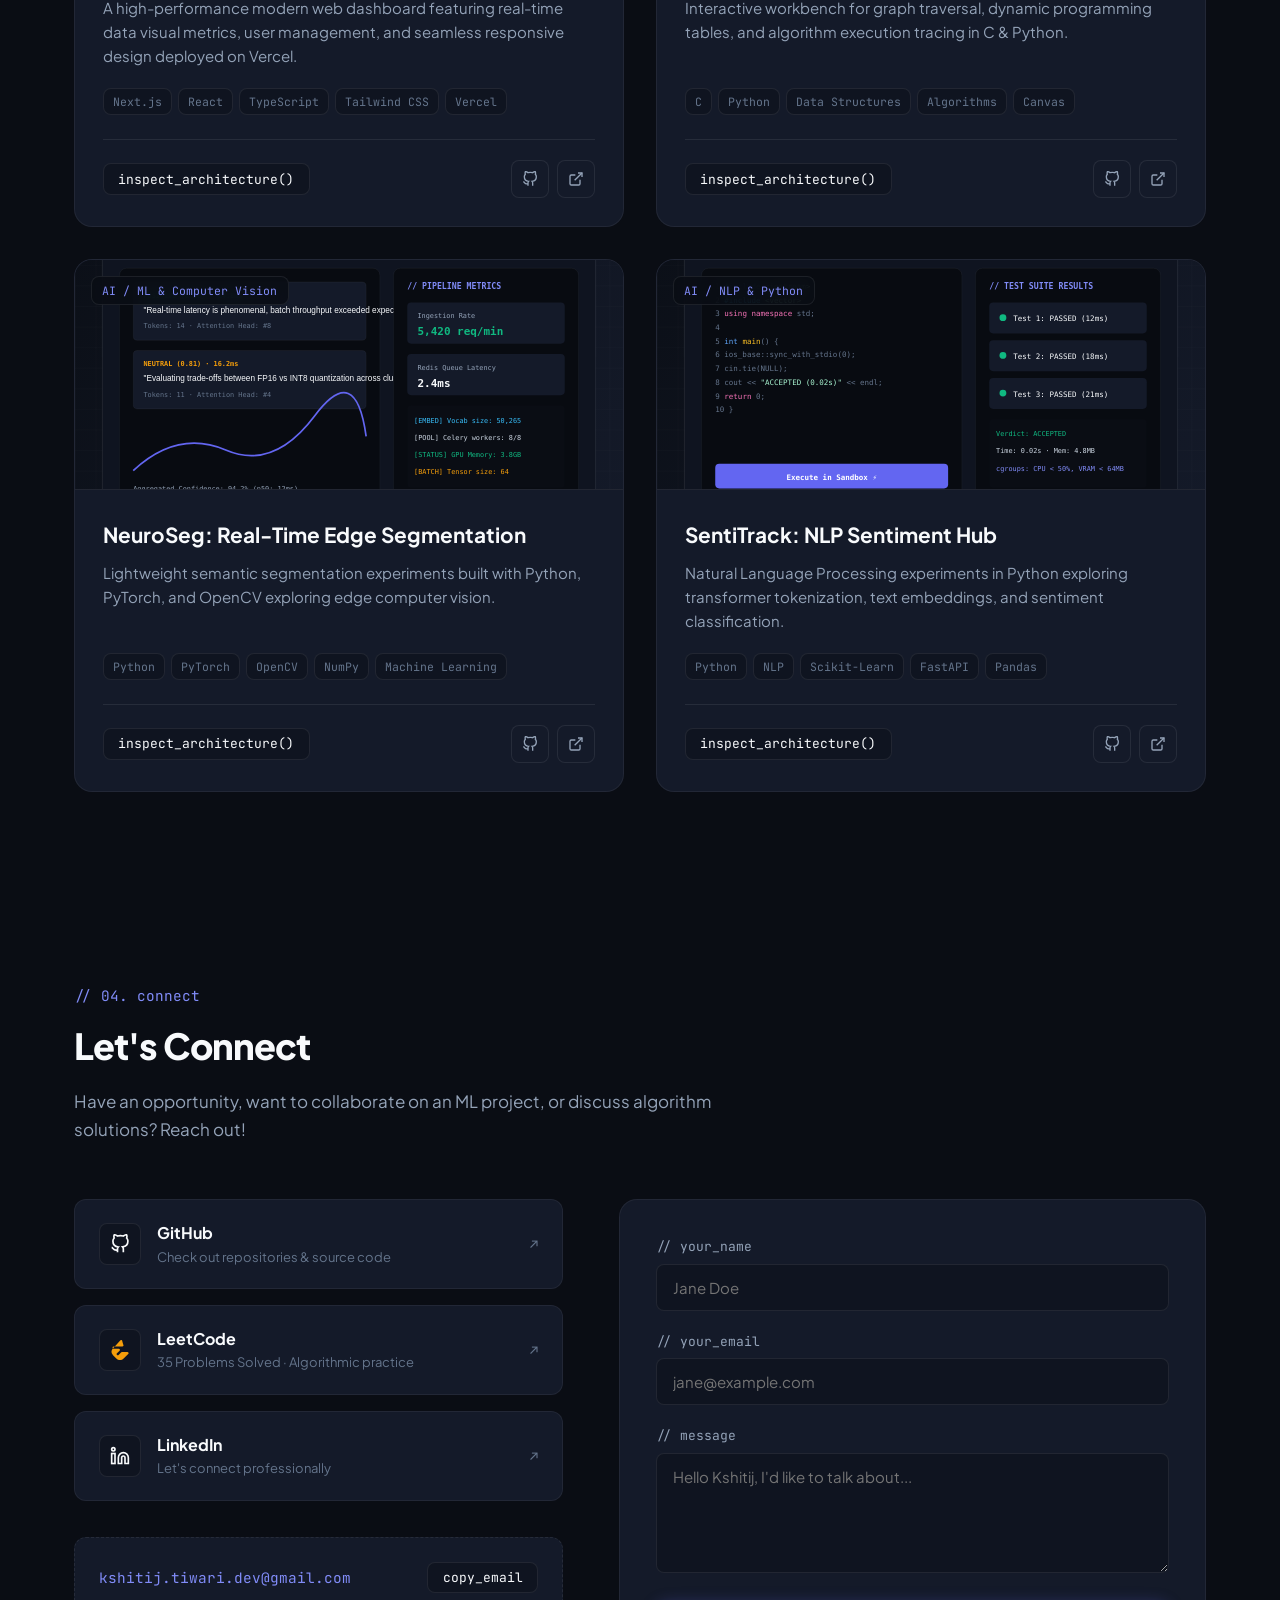
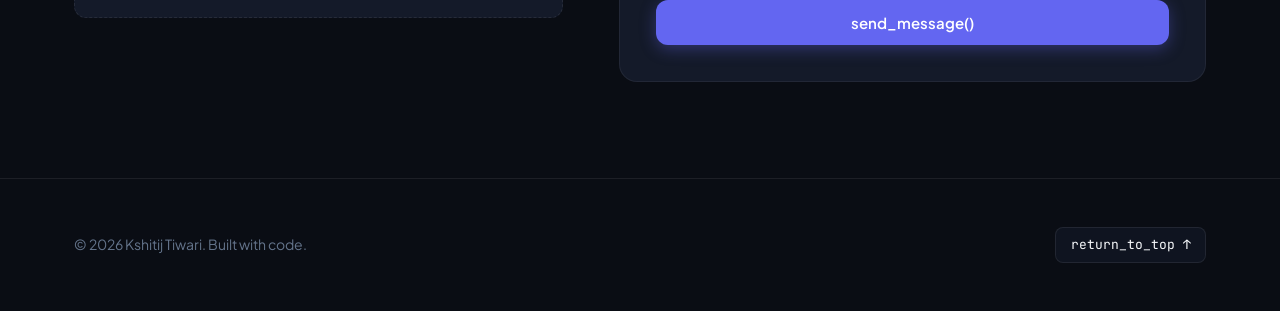
==== commit f3dabedf: "Add LeetCode profile link to Connect section, update count to 35 questions" ====
--- a/index.html
+++ b/index.html
@@ -135,7 +135,7 @@
 
               <!-- Floating Micro-Badge Bottom Left -->
               <div class="floating-tech-badge badge-bottom-left">
-                <span style="color: #818CF8;">⌘</span> 56 DSA Solved
+                <span style="color: #F59E0B;">⌘</span> 35 LeetCode Solved
               </div>
             </div>
           </div>
@@ -173,8 +173,8 @@
 
             <div class="stats-bar-grid">
               <div class="stat-pill">
-                <div class="stat-val">56</div>
-                <div class="stat-desc">DSA Problems Solved</div>
+                <div class="stat-val">35</div>
+                <div class="stat-desc">LeetCode Solved</div>
               </div>
               <div class="stat-pill">
                 <div class="stat-val">2025-29</div>
@@ -200,11 +200,11 @@
 
             <div class="timeline-item-box">
               <div class="timeline-item-header">
-                <h4 class="timeline-role-title">Algorithmic Problem Solving</h4>
-                <span class="timeline-date-tag">Active Growth</span>
-              </div>
-              <div class="timeline-org">LeetCode & Competitive Practice</div>
-              <p class="timeline-text">Continuously solving coding challenges (56+ solved so far) focusing on arrays, strings, two-pointers, recursion, and core data structures.</p>
+                <h4 class="timeline-role-title">LeetCode & Problem Solving</h4>
+                <span class="timeline-date-tag">Active</span>
+              </div>
+              <div class="timeline-org">LeetCode Practice</div>
+              <p class="timeline-text">Continuously solving coding challenges (35 problems solved so far) focusing on arrays, strings, two-pointers, and fundamental algorithms.</p>
             </div>
 
           </div>
@@ -364,6 +364,22 @@
               <span style="color: var(--text-muted); font-family: var(--font-mono); font-size: 0.85rem;">↗</span>
             </a>
 
+            <!-- LeetCode Card -->
+            <a href="https://leetcode.com/u/kshitij-tiwari1845/" target="_blank" rel="noopener noreferrer" class="social-link-card">
+              <div class="social-card-brand">
+                <div class="social-brand-icon" style="color: #F59E0B;">
+                  <svg width="20" height="20" viewBox="0 0 24 24" fill="currentColor">
+                    <path d="M13.483 0a1.374 1.374 0 0 0-.961.438L7.116 6.226l-3.854 4.126a5.266 5.266 0 0 0-1.209 2.104 5.35 5.35 0 0 0-.125.513 5.527 5.527 0 0 0 .062 2.362 5.83 5.83 0 0 0 .349 1.017 5.938 5.938 0 0 0 1.271 1.818l4.277 4.193.039.038c2.247 2.198 5.864 2.198 8.111 0l5.833-5.708a1.374 1.374 0 0 0-.961-2.347h-6.425a1.374 1.374 0 0 0-.971.402l-3.197 3.129a1.374 1.374 0 0 1-1.942 0l-.039-.038a1.374 1.374 0 0 1 0-1.943l3.197-3.129a1.374 1.374 0 0 0-.971-2.347H4.375a1.374 1.374 0 0 1 0-2.748h10.457a1.374 1.374 0 0 0 .971-2.347L14.444.438A1.374 1.374 0 0 0 13.483 0z"/>
+                  </svg>
+                </div>
+                <div class="social-brand-info">
+                  <h4>LeetCode</h4>
+                  <p>35 Problems Solved · Algorithmic practice</p>
+                </div>
+              </div>
+              <span style="color: var(--text-muted); font-family: var(--font-mono); font-size: 0.85rem;">↗</span>
+            </a>
+
             <!-- LinkedIn -->
             <a href="https://linkedin.com" target="_blank" rel="noopener noreferrer" class="social-link-card">
               <div class="social-card-brand">
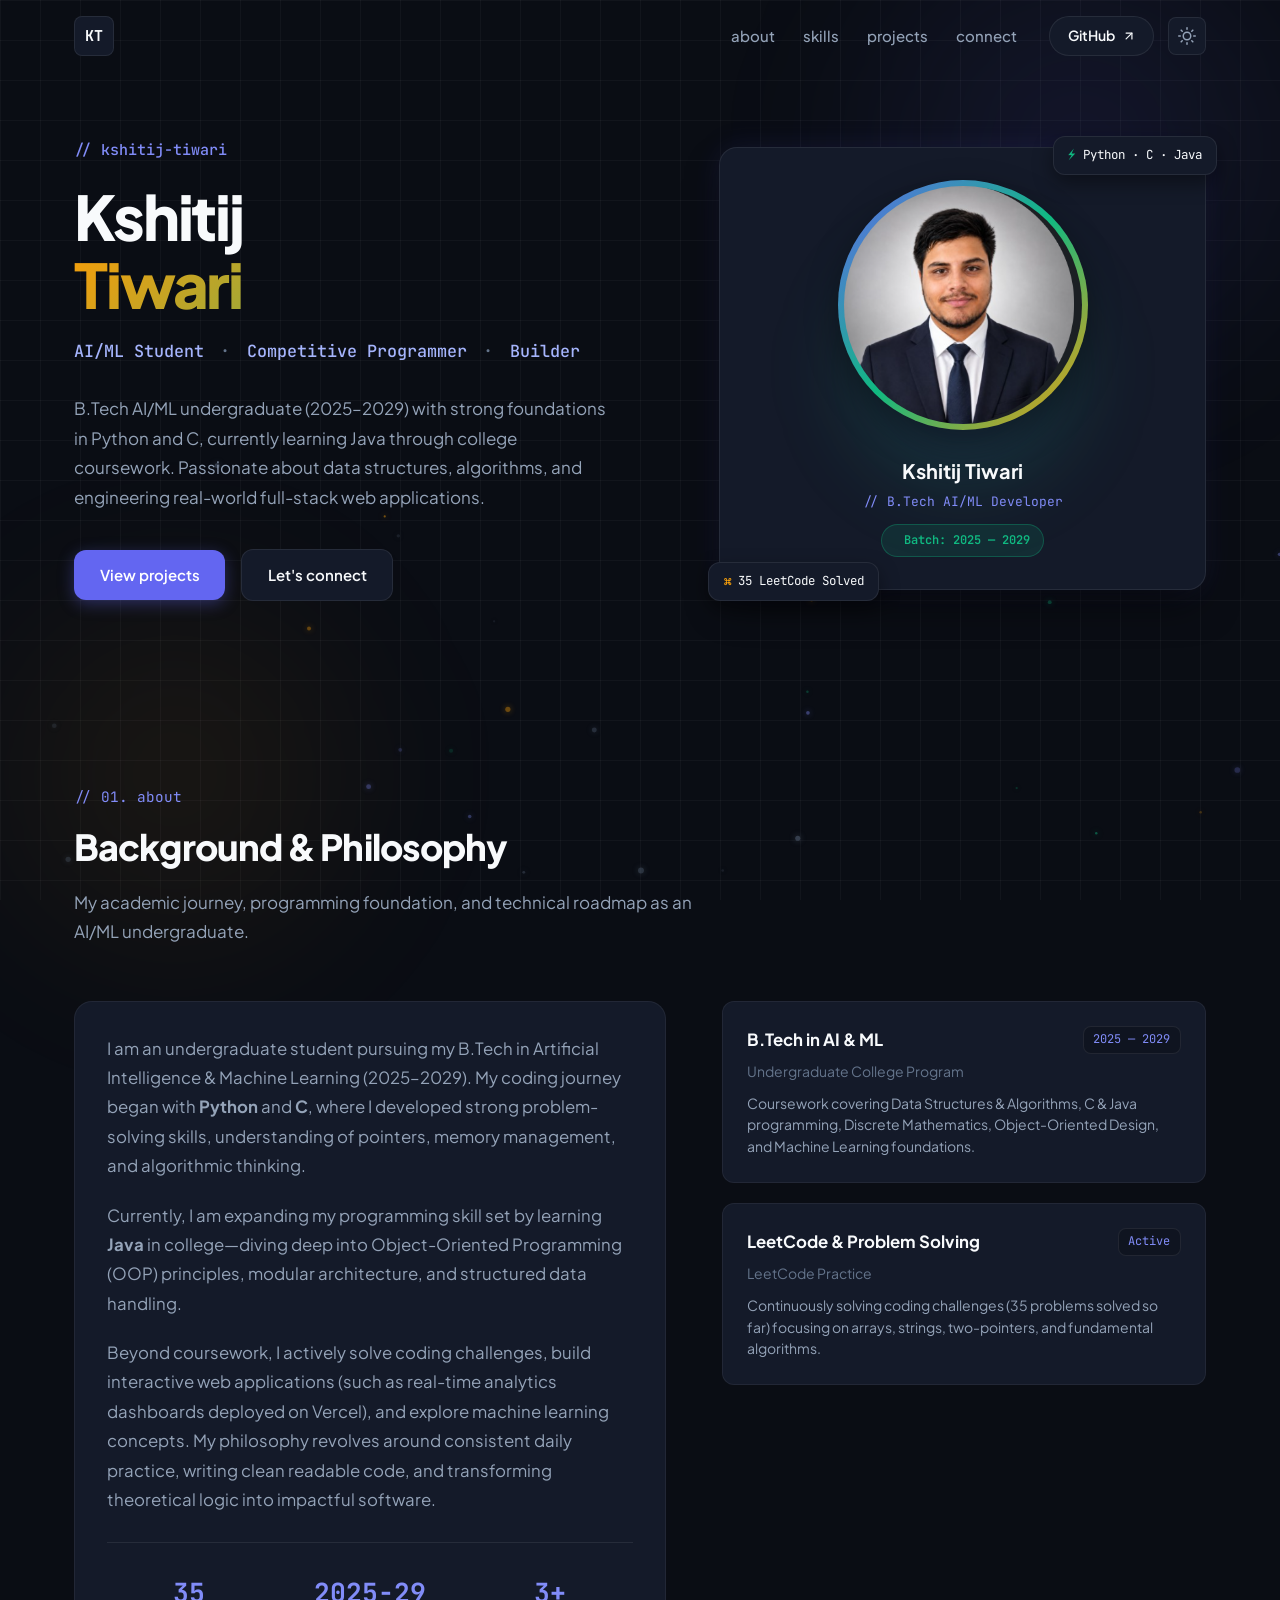
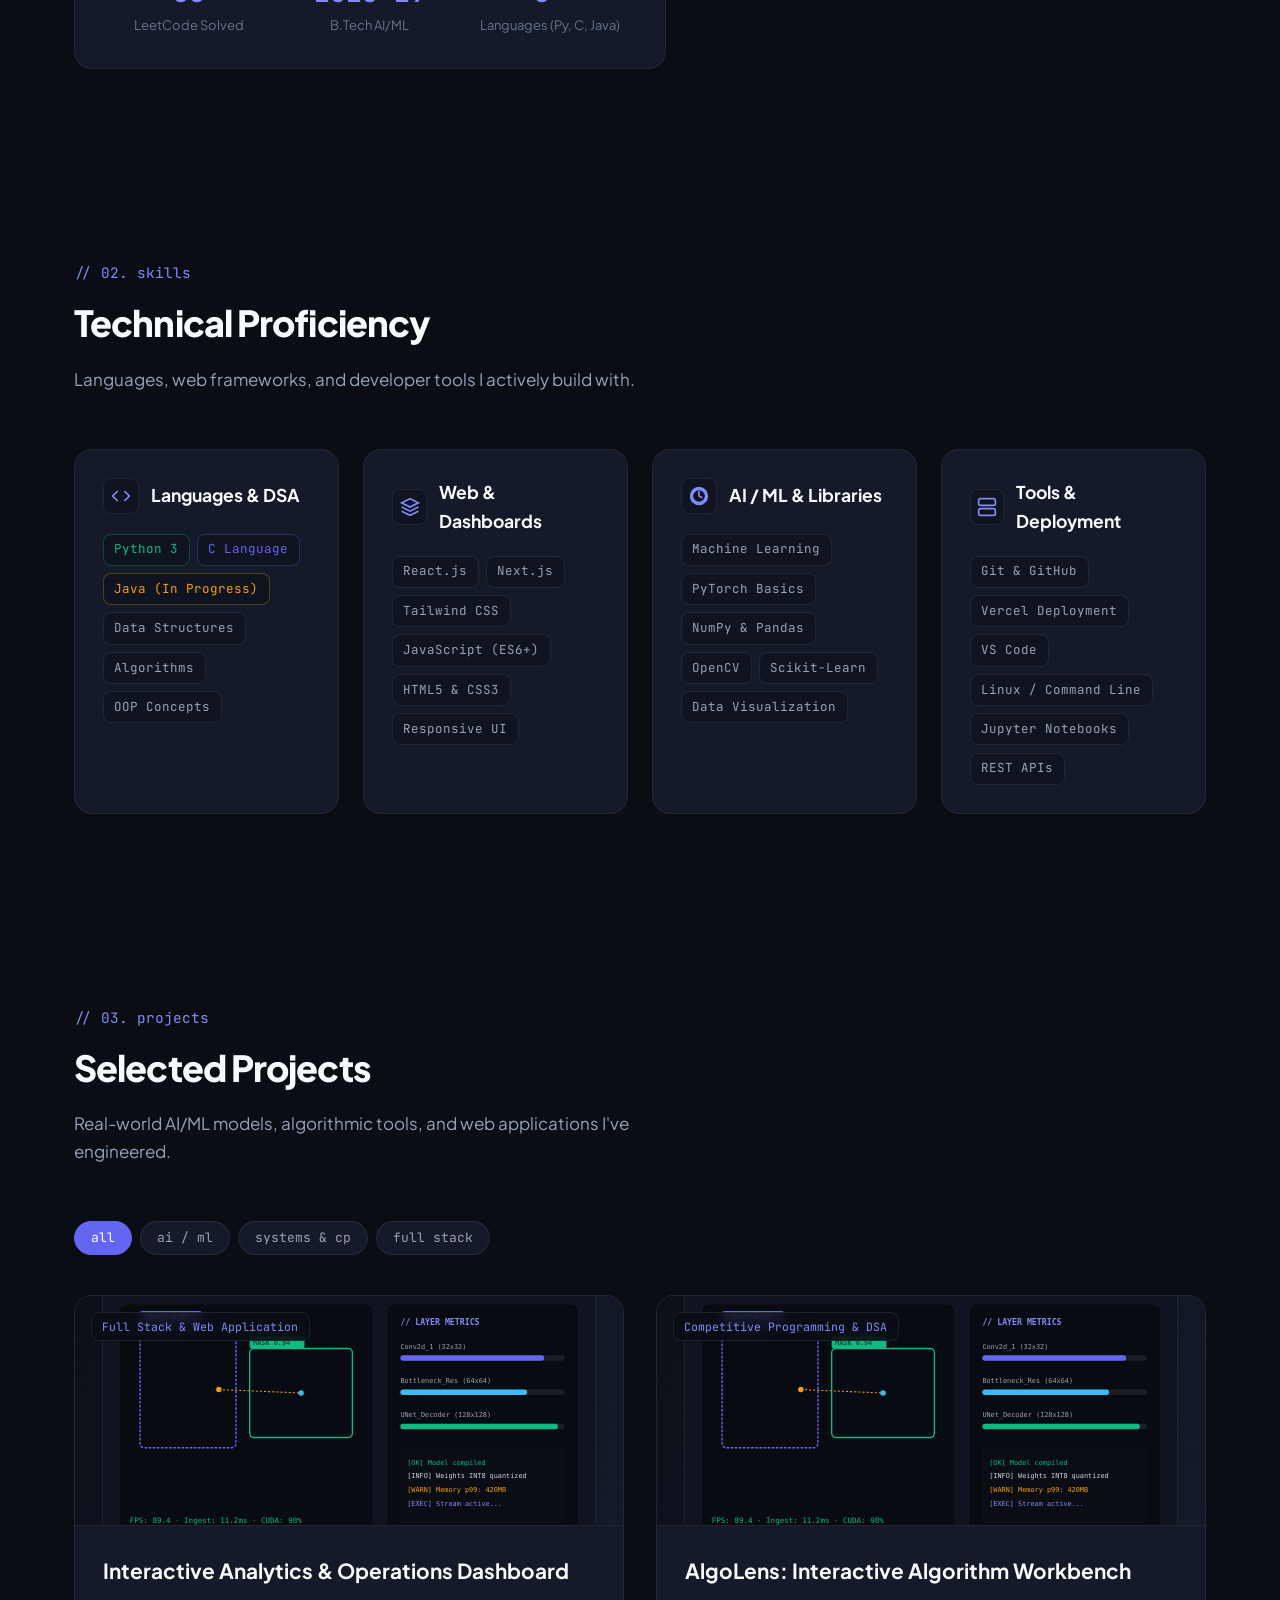
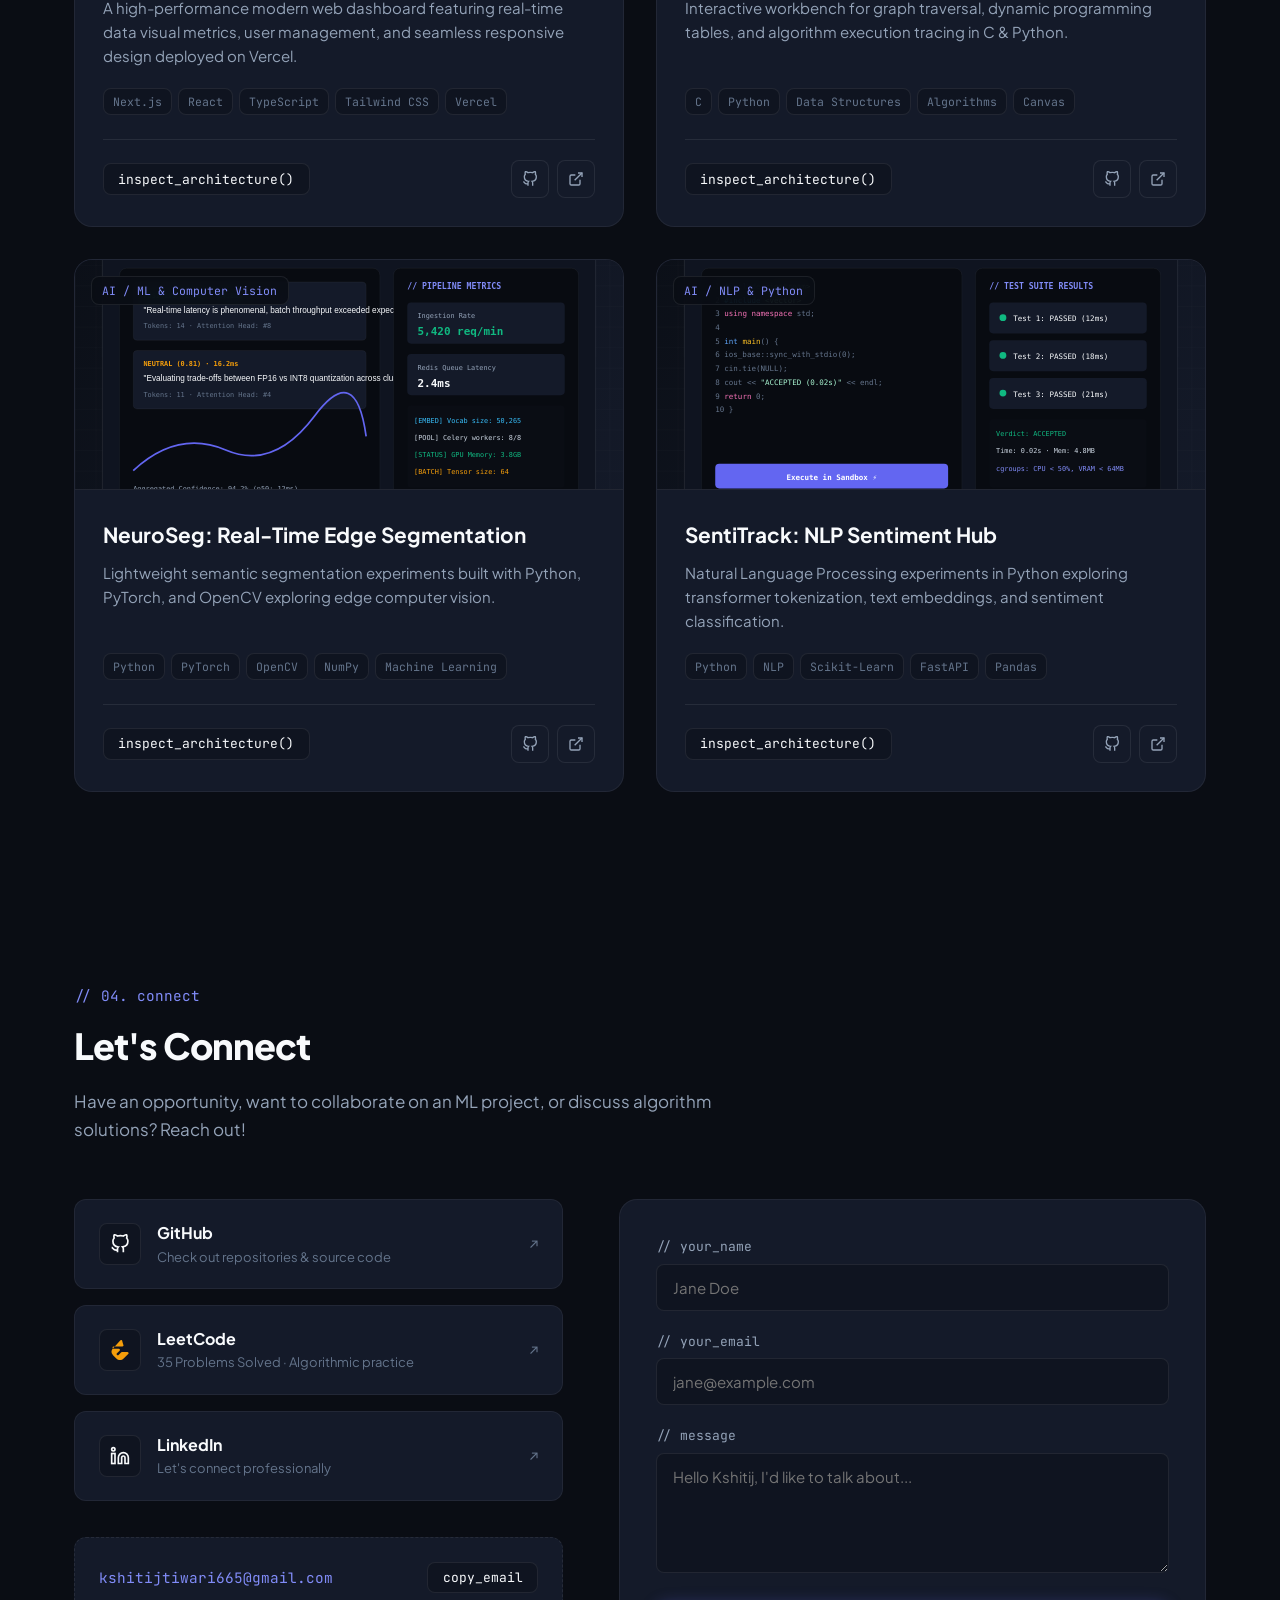
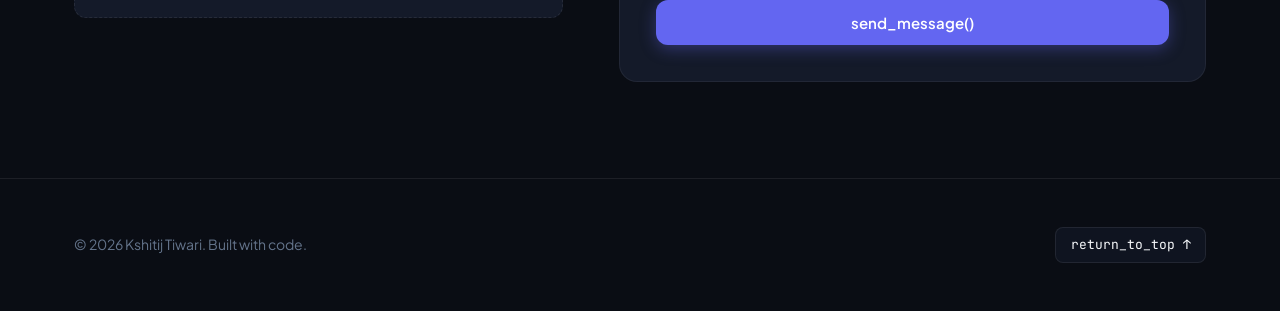
==== commit ae07692c: "Update email to kshitijtiwari665@gmail.com" ====
--- a/index.html
+++ b/index.html
@@ -396,7 +396,7 @@
 
             <!-- Email Copy Box -->
             <div class="email-copy-panel">
-              <span class="email-copy-text" id="userEmailText">kshitij.tiwari.dev@gmail.com</span>
+              <span class="email-copy-text" id="userEmailText">kshitijtiwari665@gmail.com</span>
               <button type="button" class="btn-copy-email" id="copyEmailBtn">copy_email</button>
             </div>
 
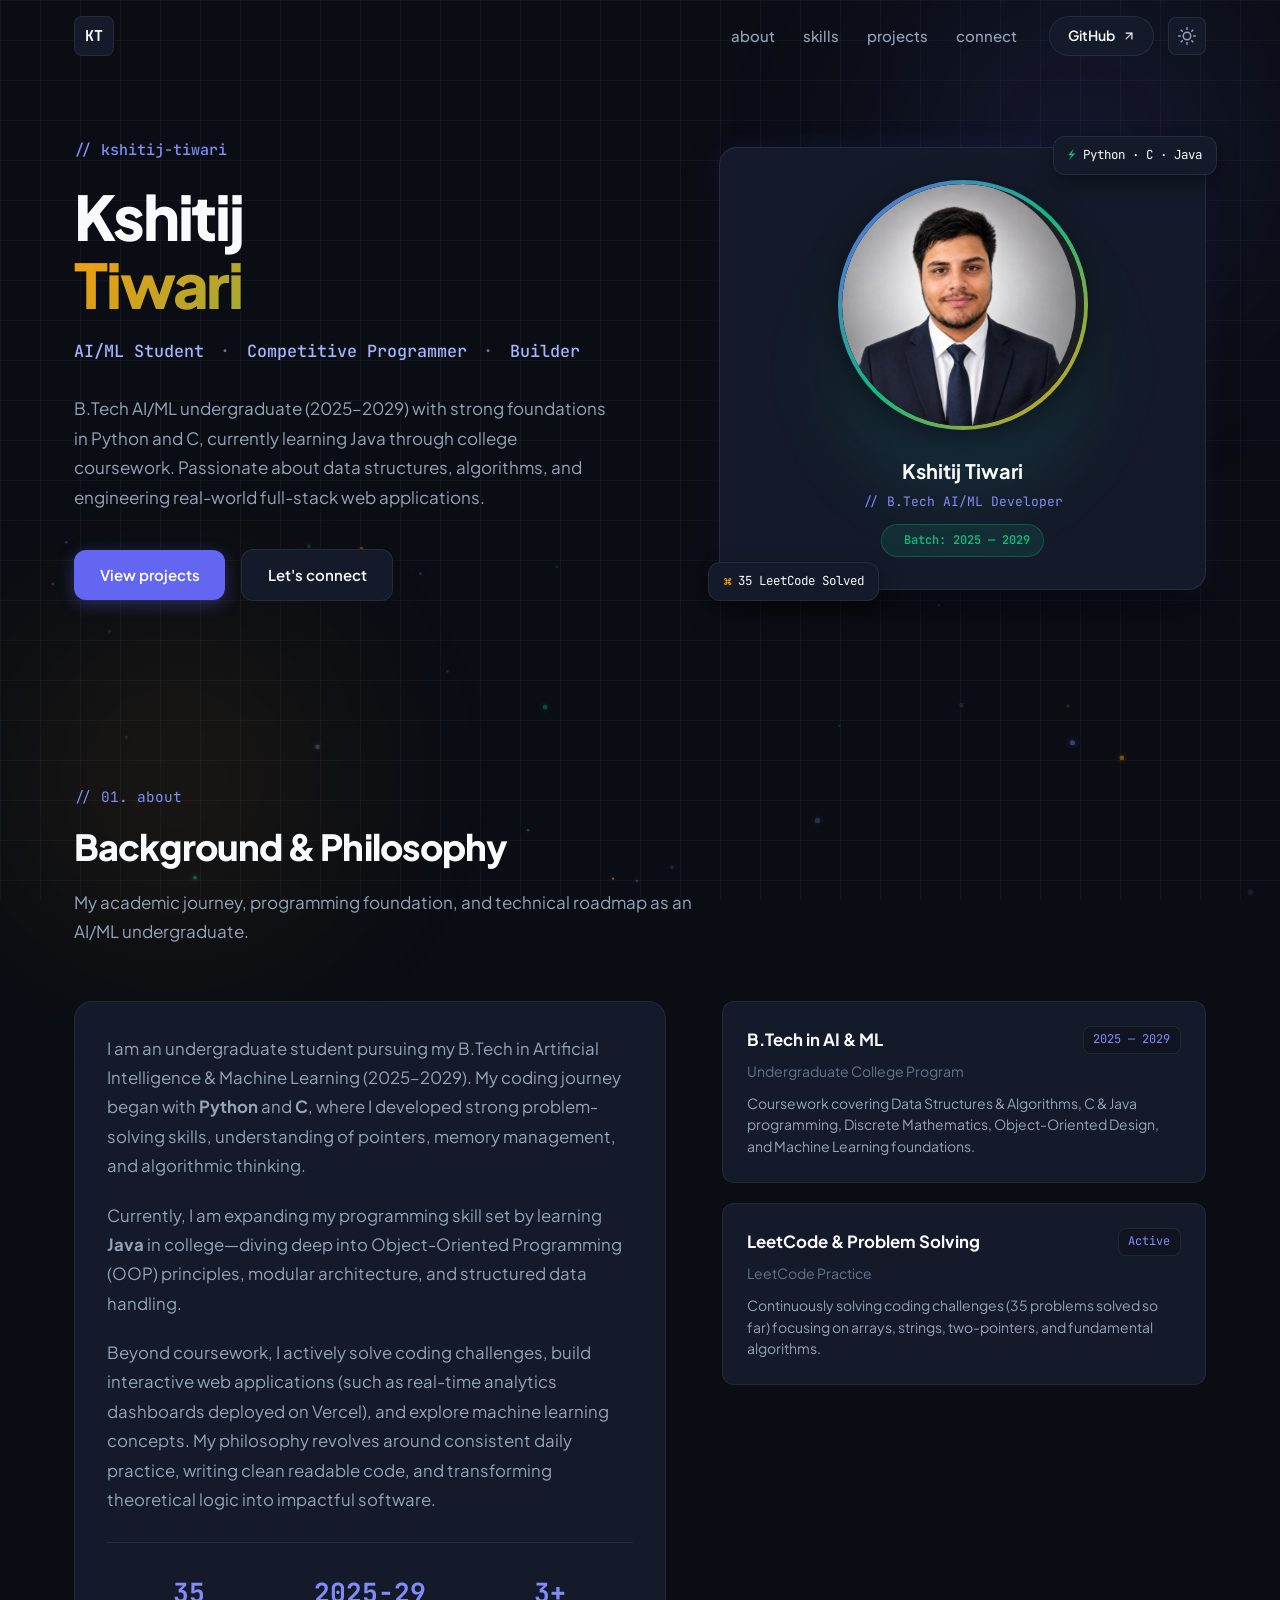
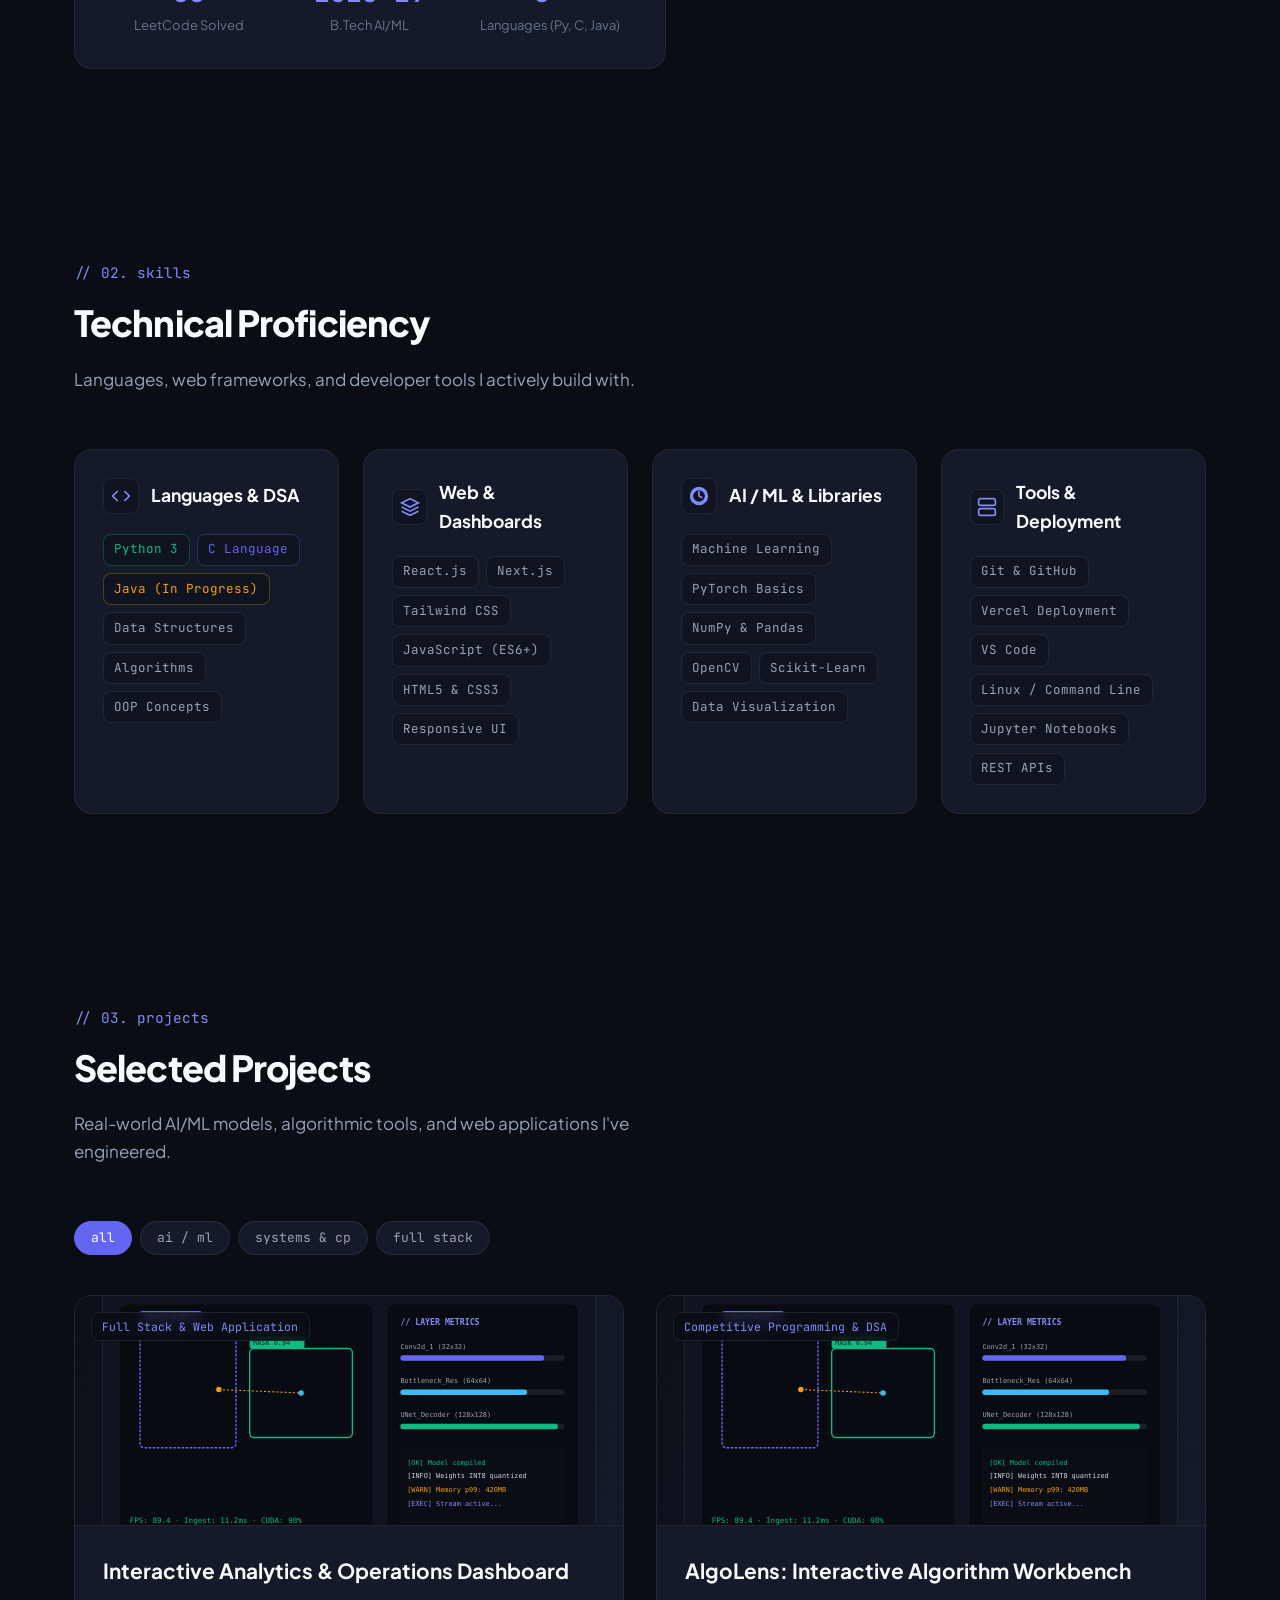
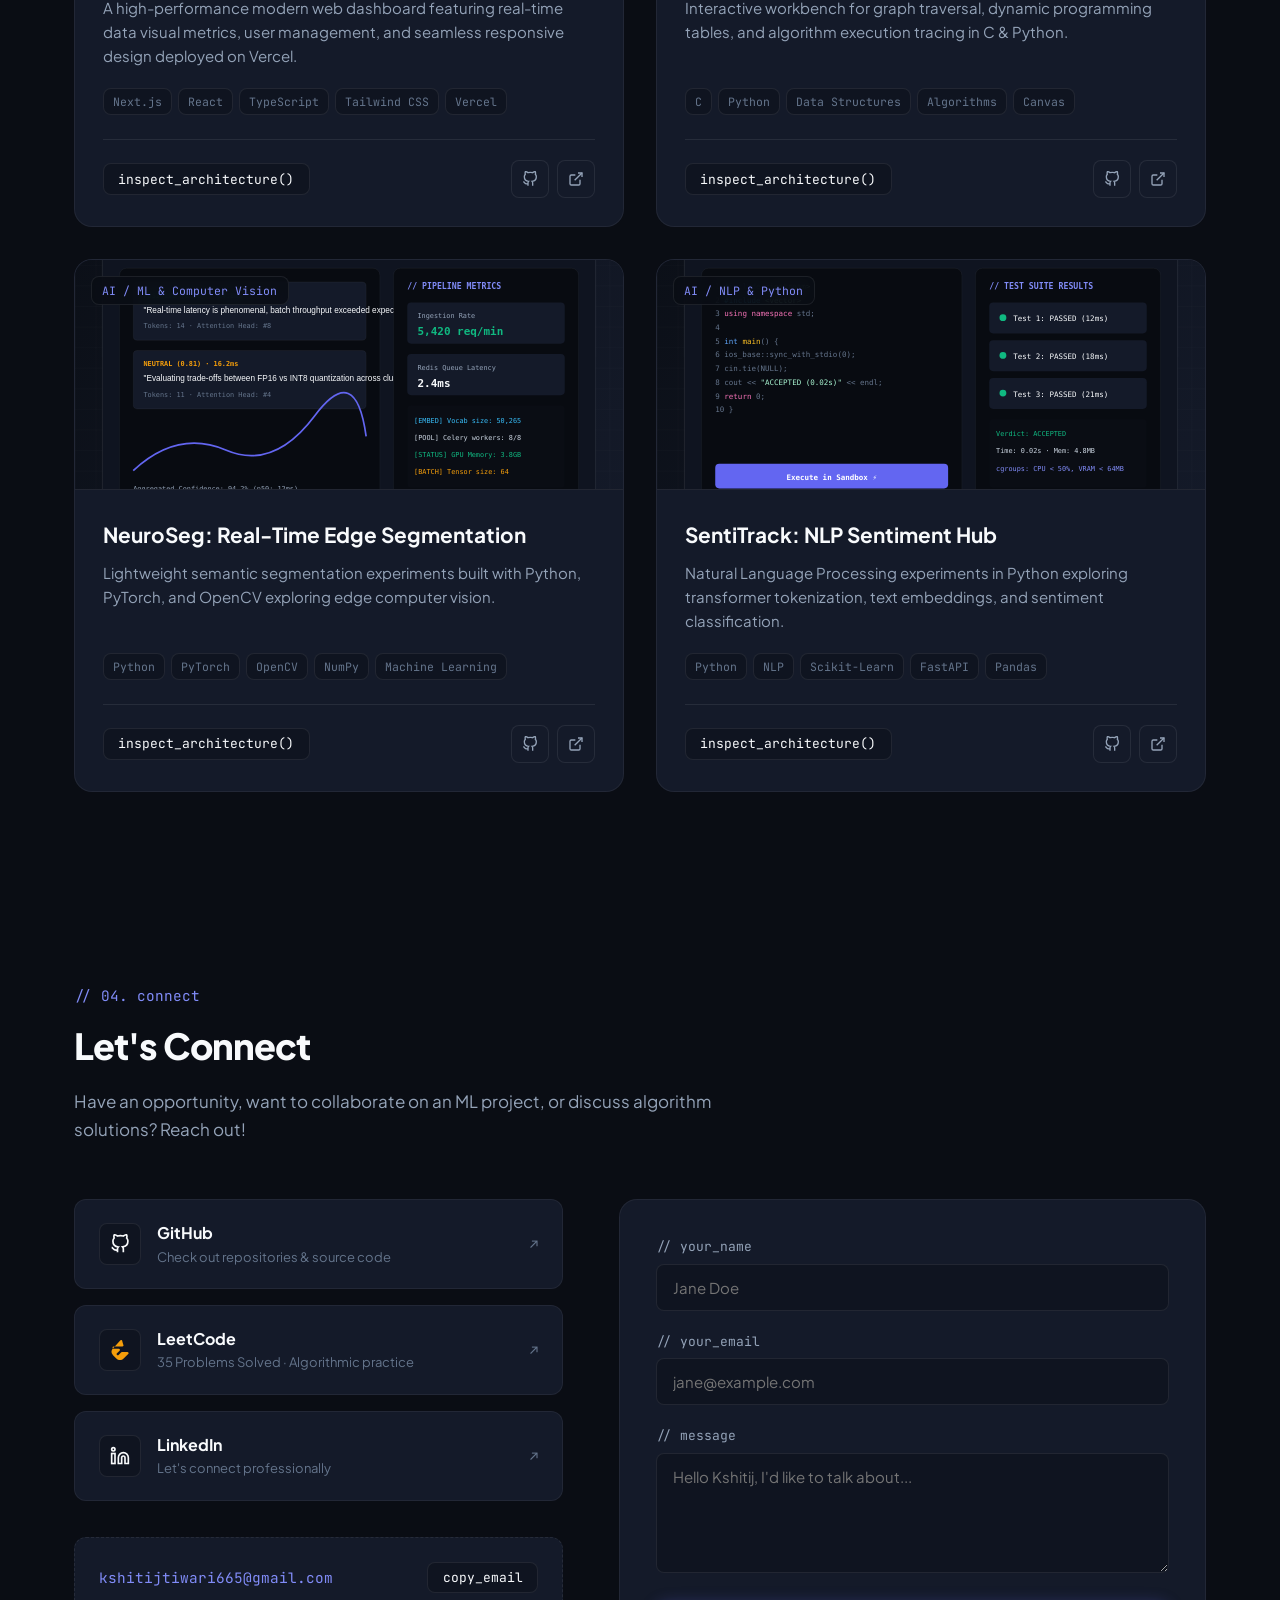
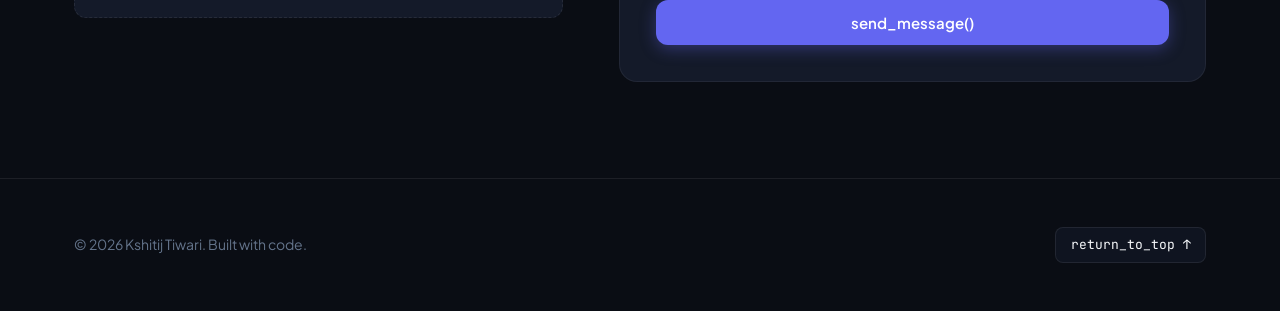
==== commit 25d1871c: "Fix photo gap: overflow:hidden inner wrapper clips image flush to gradient ring" ====
--- a/index.html
+++ b/index.html
@@ -121,7 +121,9 @@
 
               <!-- Profile Photo with Gradient Rim -->
               <div class="hero-photo-wrapper">
-                <img src="assets/images/kshitij-photo.png" alt="Kshitij Tiwari" class="hero-photo-img" />
+                <div class="hero-photo-inner">
+                  <img src="assets/images/kshitij-photo.png" alt="Kshitij Tiwari" class="hero-photo-img" />
+                </div>
               </div>
 
               <div class="hero-photo-info">
--- a/css/style.css
+++ b/css/style.css
@@ -503,19 +503,28 @@
   width: 250px;
   height: 250px;
   border-radius: 50%;
-  padding: 6px;
+  padding: 4px;
   background: linear-gradient(135deg, #6366F1 0%, #10B981 50%, #F59E0B 100%);
-  box-shadow: 0 12px 32px rgba(0, 0, 0, 0.4);
+  box-shadow: 0 12px 32px rgba(0, 0, 0, 0.5);
   z-index: 1;
+  flex-shrink: 0;
+}
+
+.hero-photo-inner {
+  width: 100%;
+  height: 100%;
+  border-radius: 50%;
+  overflow: hidden;
+  background: var(--bg-secondary);
 }
 
 .hero-photo-img {
   width: 100%;
   height: 100%;
+  object-fit: cover;
+  object-position: center top;
+  display: block;
   border-radius: 50%;
-  object-fit: cover;
-  background-color: var(--bg-secondary);
-  display: block;
 }
 
 .hero-photo-info {
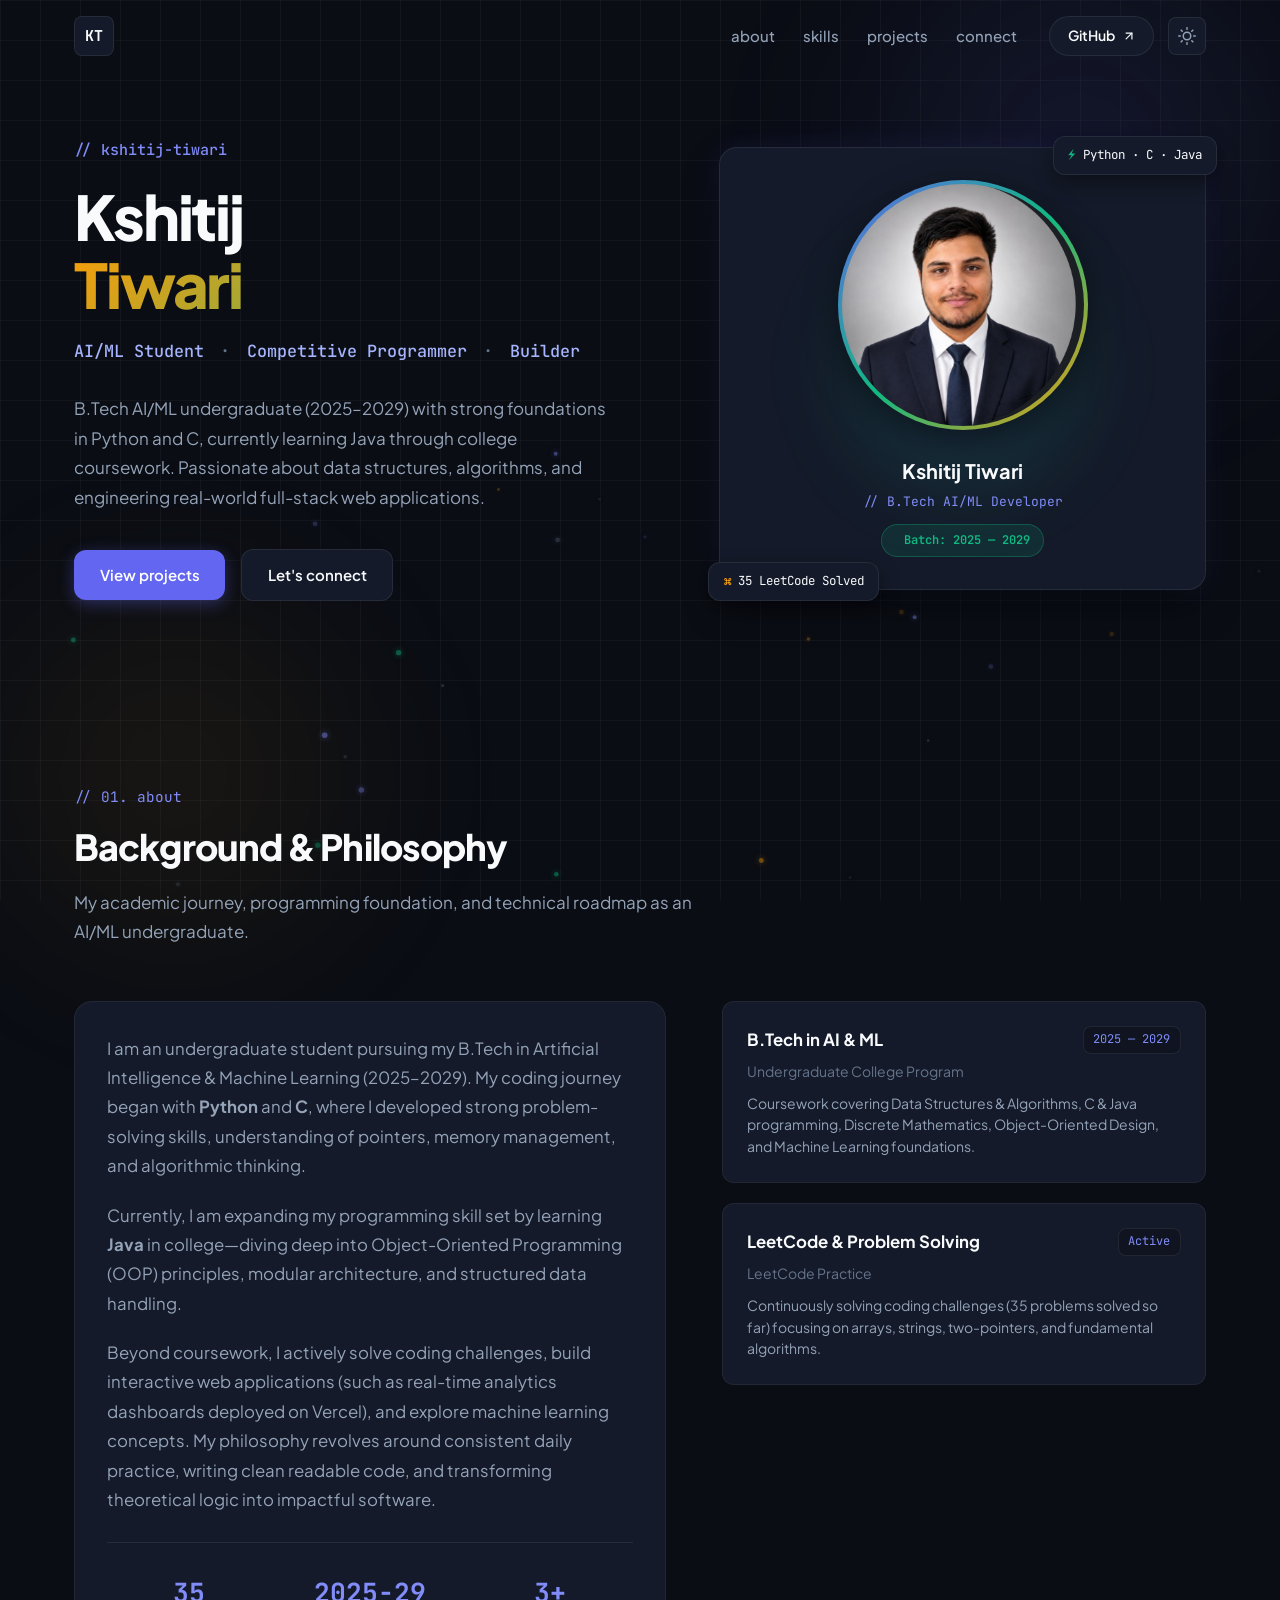
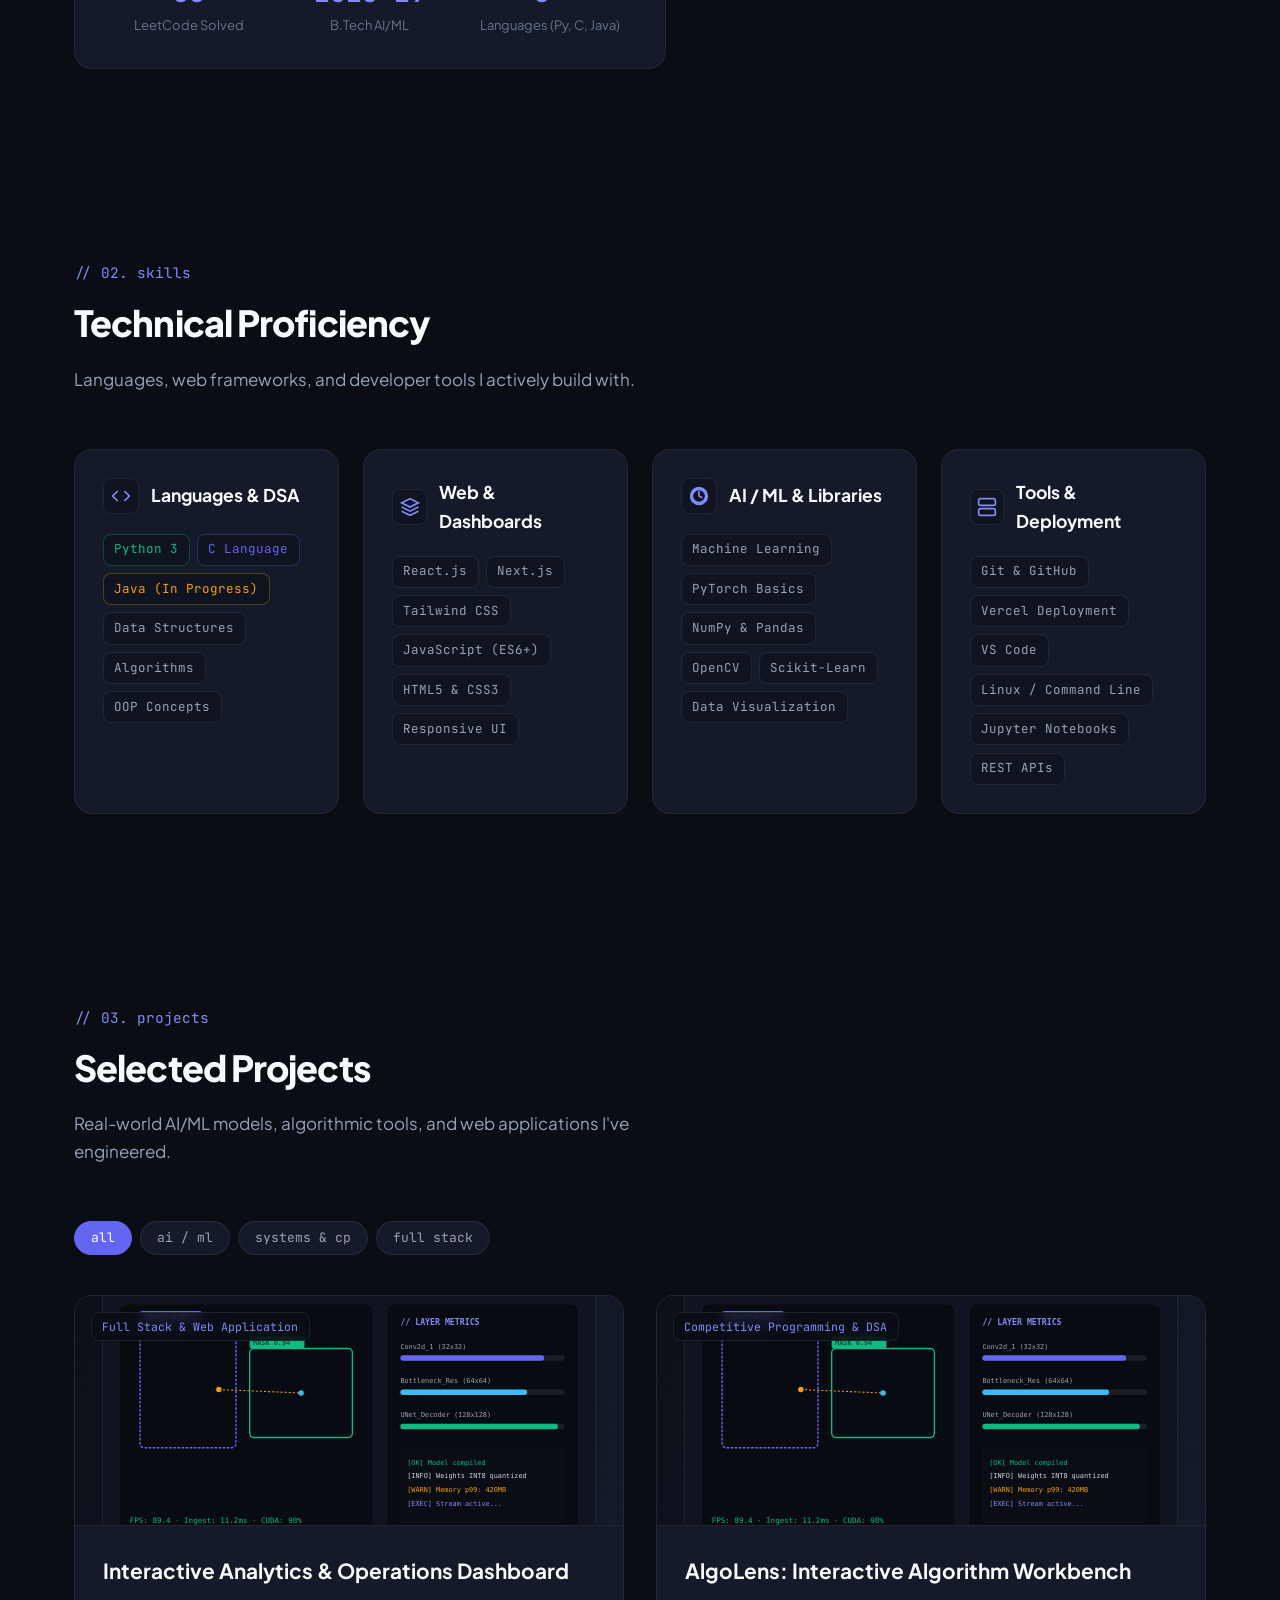
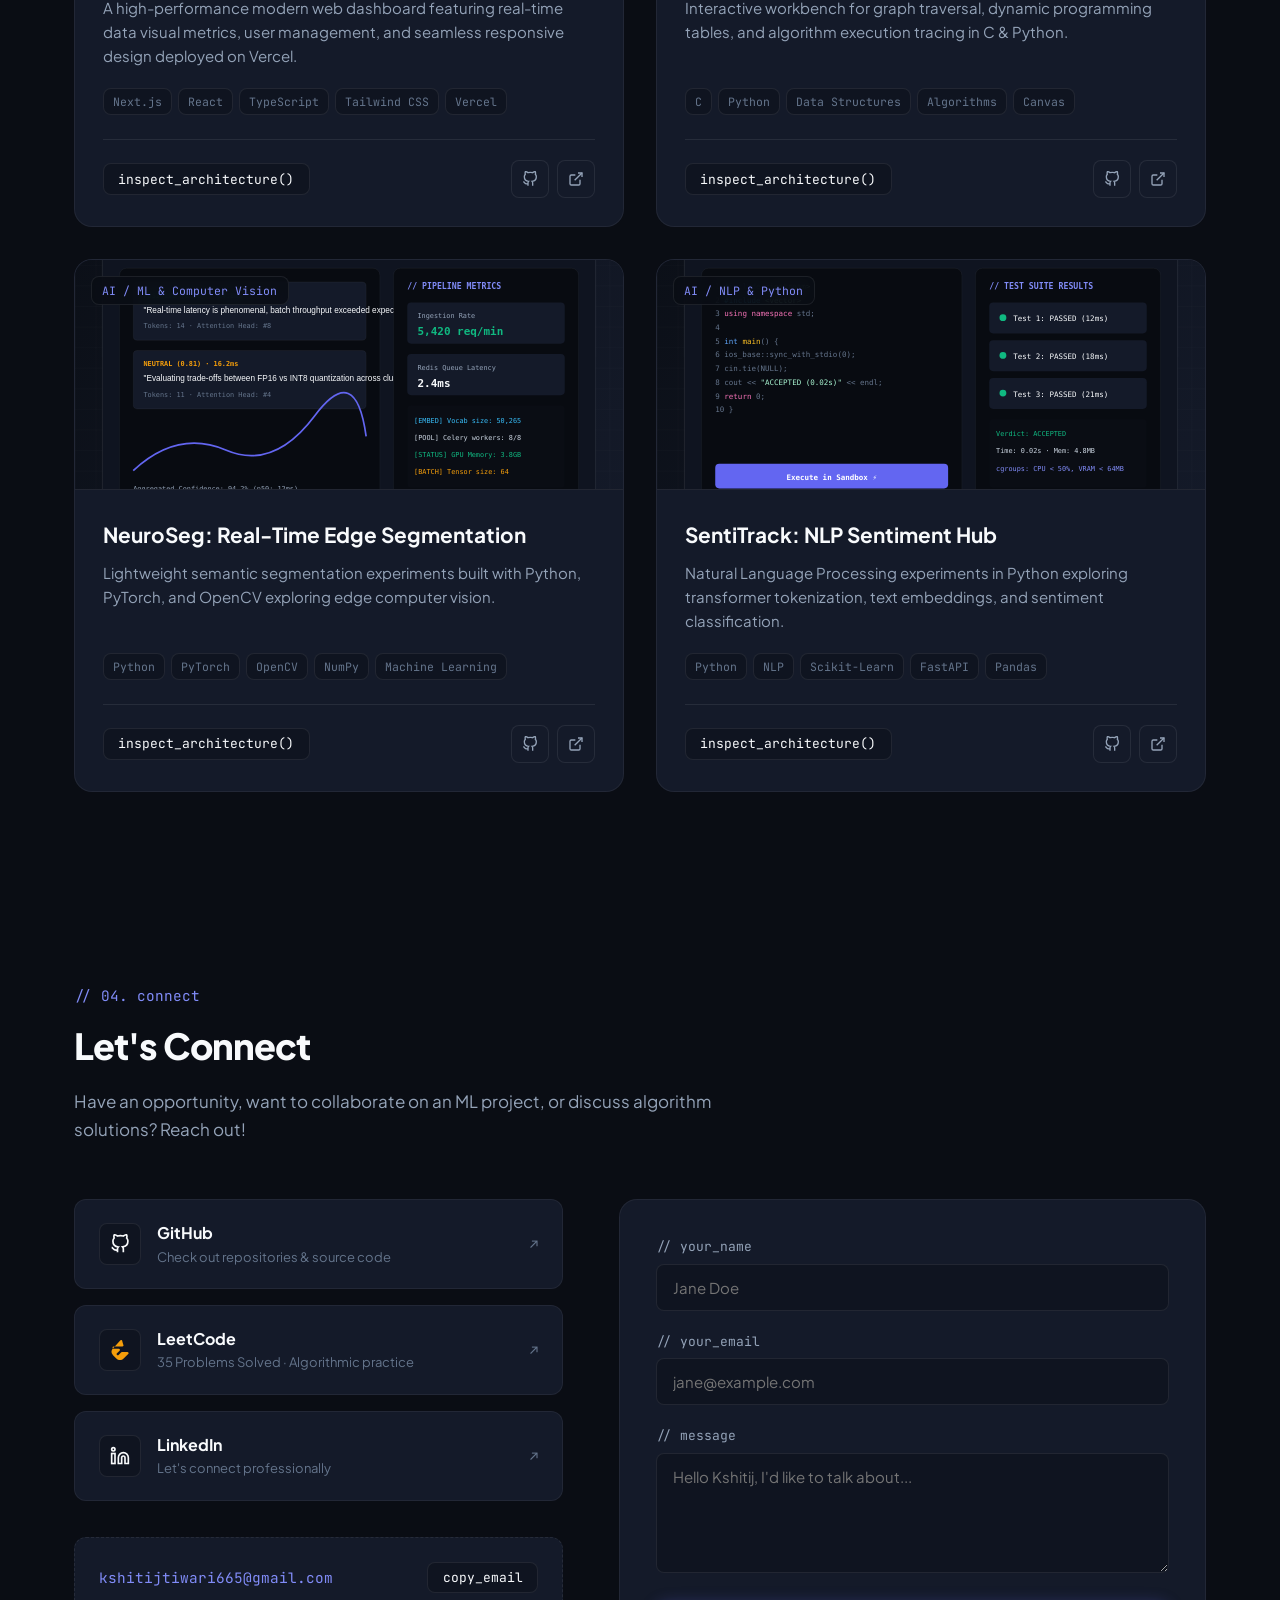
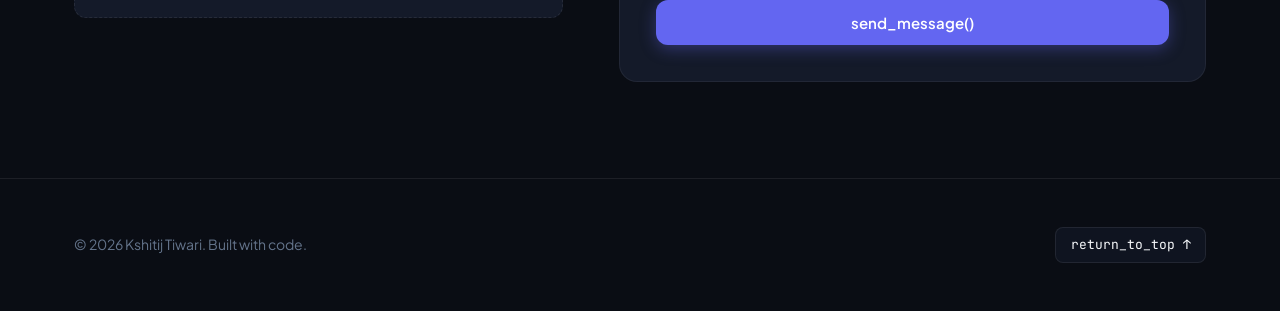
==== commit 0fa4d6b9: "Force photo reload with cache-buster; recopy fresh image" ====
--- a/index.html
+++ b/index.html
@@ -122,7 +122,7 @@
               <!-- Profile Photo with Gradient Rim -->
               <div class="hero-photo-wrapper">
                 <div class="hero-photo-inner">
-                  <img src="assets/images/kshitij-photo.png" alt="Kshitij Tiwari" class="hero-photo-img" />
+                  <img src="assets/images/kshitij-photo.png?v=2" alt="Kshitij Tiwari" class="hero-photo-img" />
                 </div>
               </div>
 
--- a/css/style.css
+++ b/css/style.css
@@ -515,16 +515,14 @@
   height: 100%;
   border-radius: 50%;
   overflow: hidden;
-  background: var(--bg-secondary);
 }
 
 .hero-photo-img {
   width: 100%;
   height: 100%;
   object-fit: cover;
-  object-position: center top;
+  object-position: center center;
   display: block;
-  border-radius: 50%;
 }
 
 .hero-photo-info {
